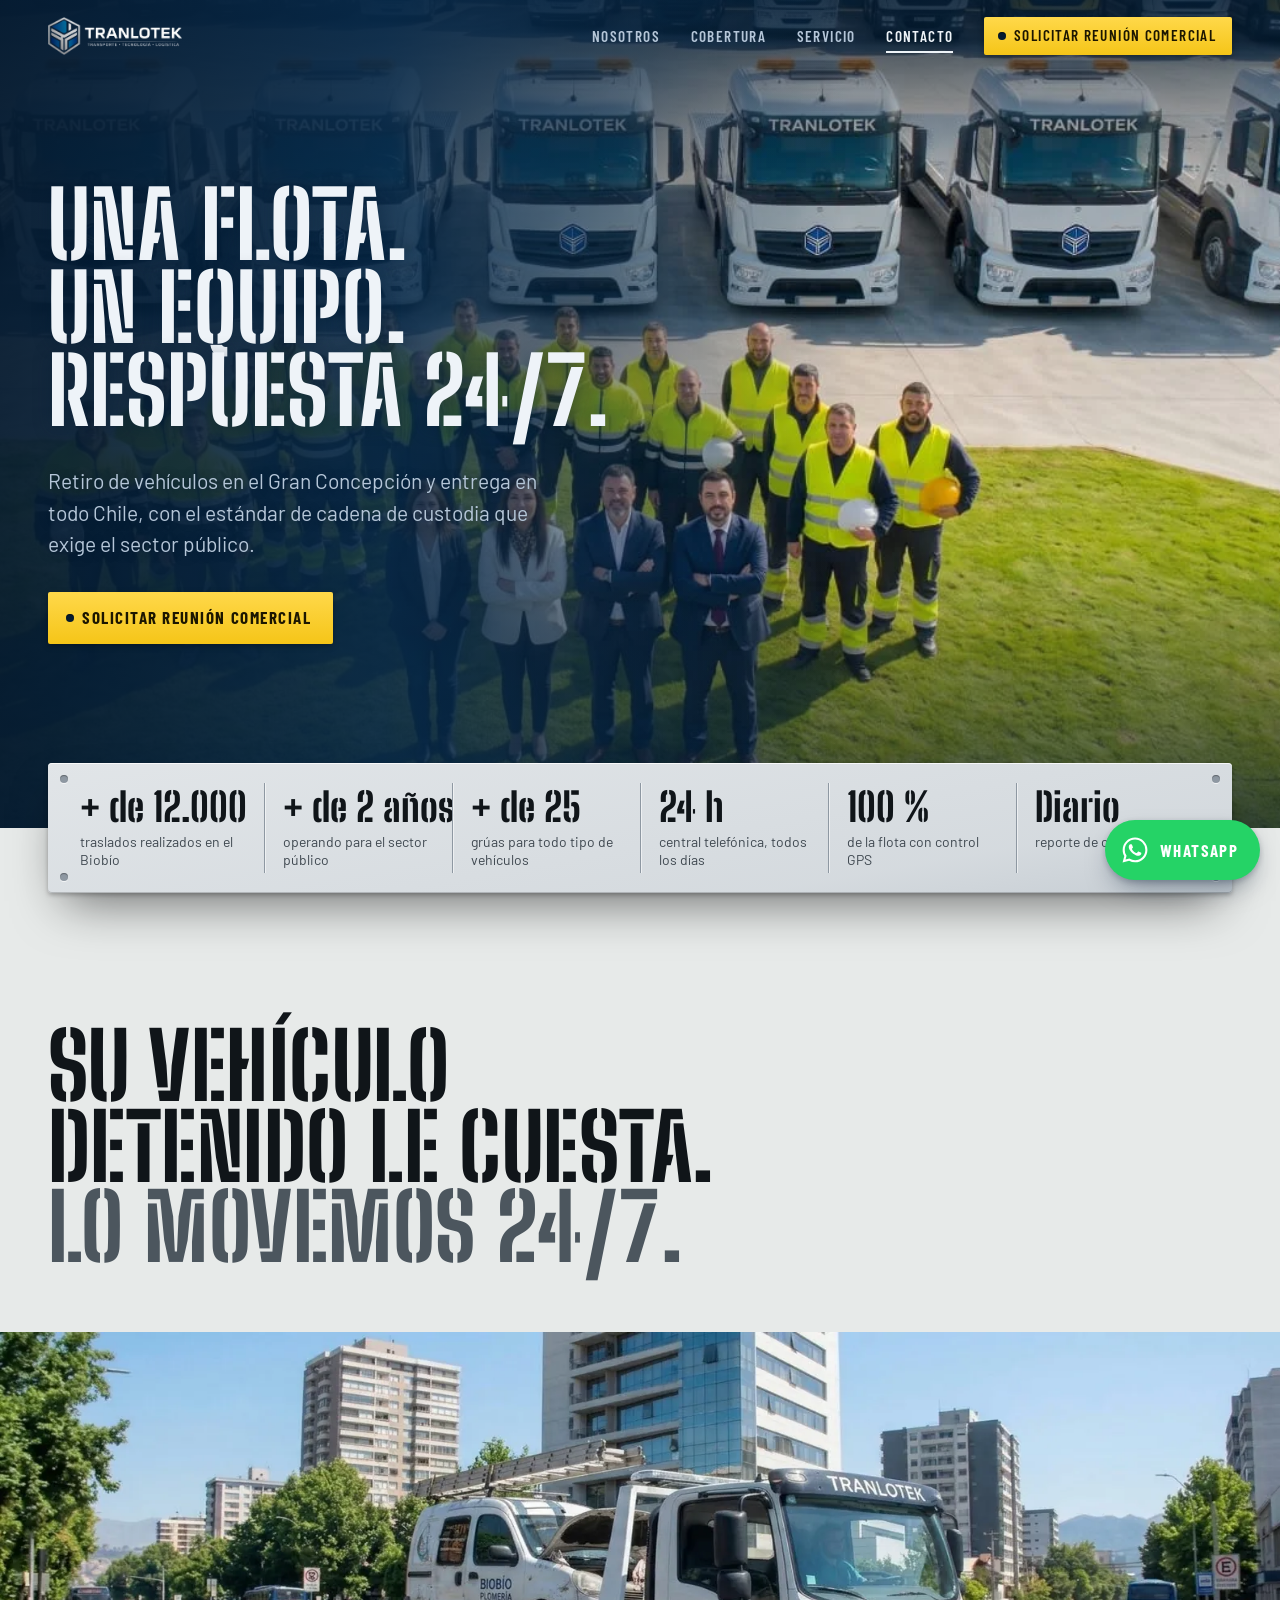
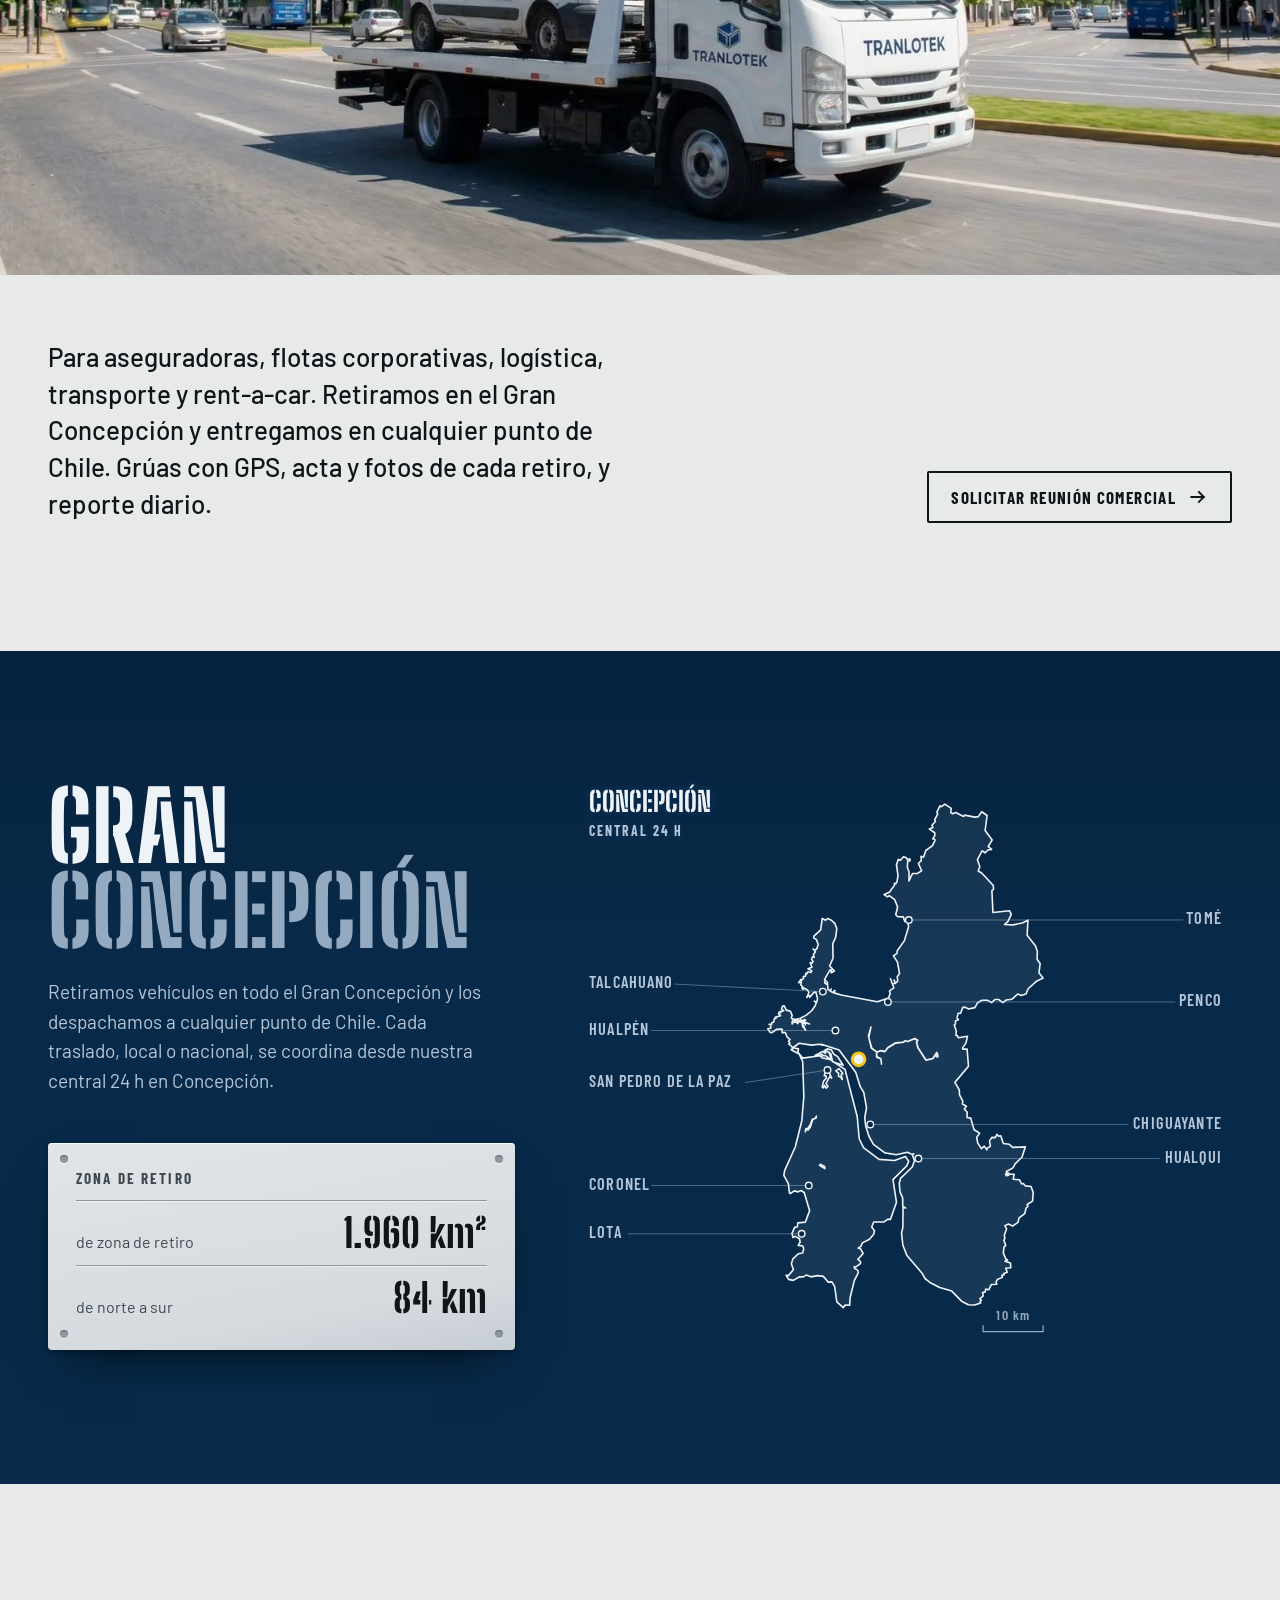
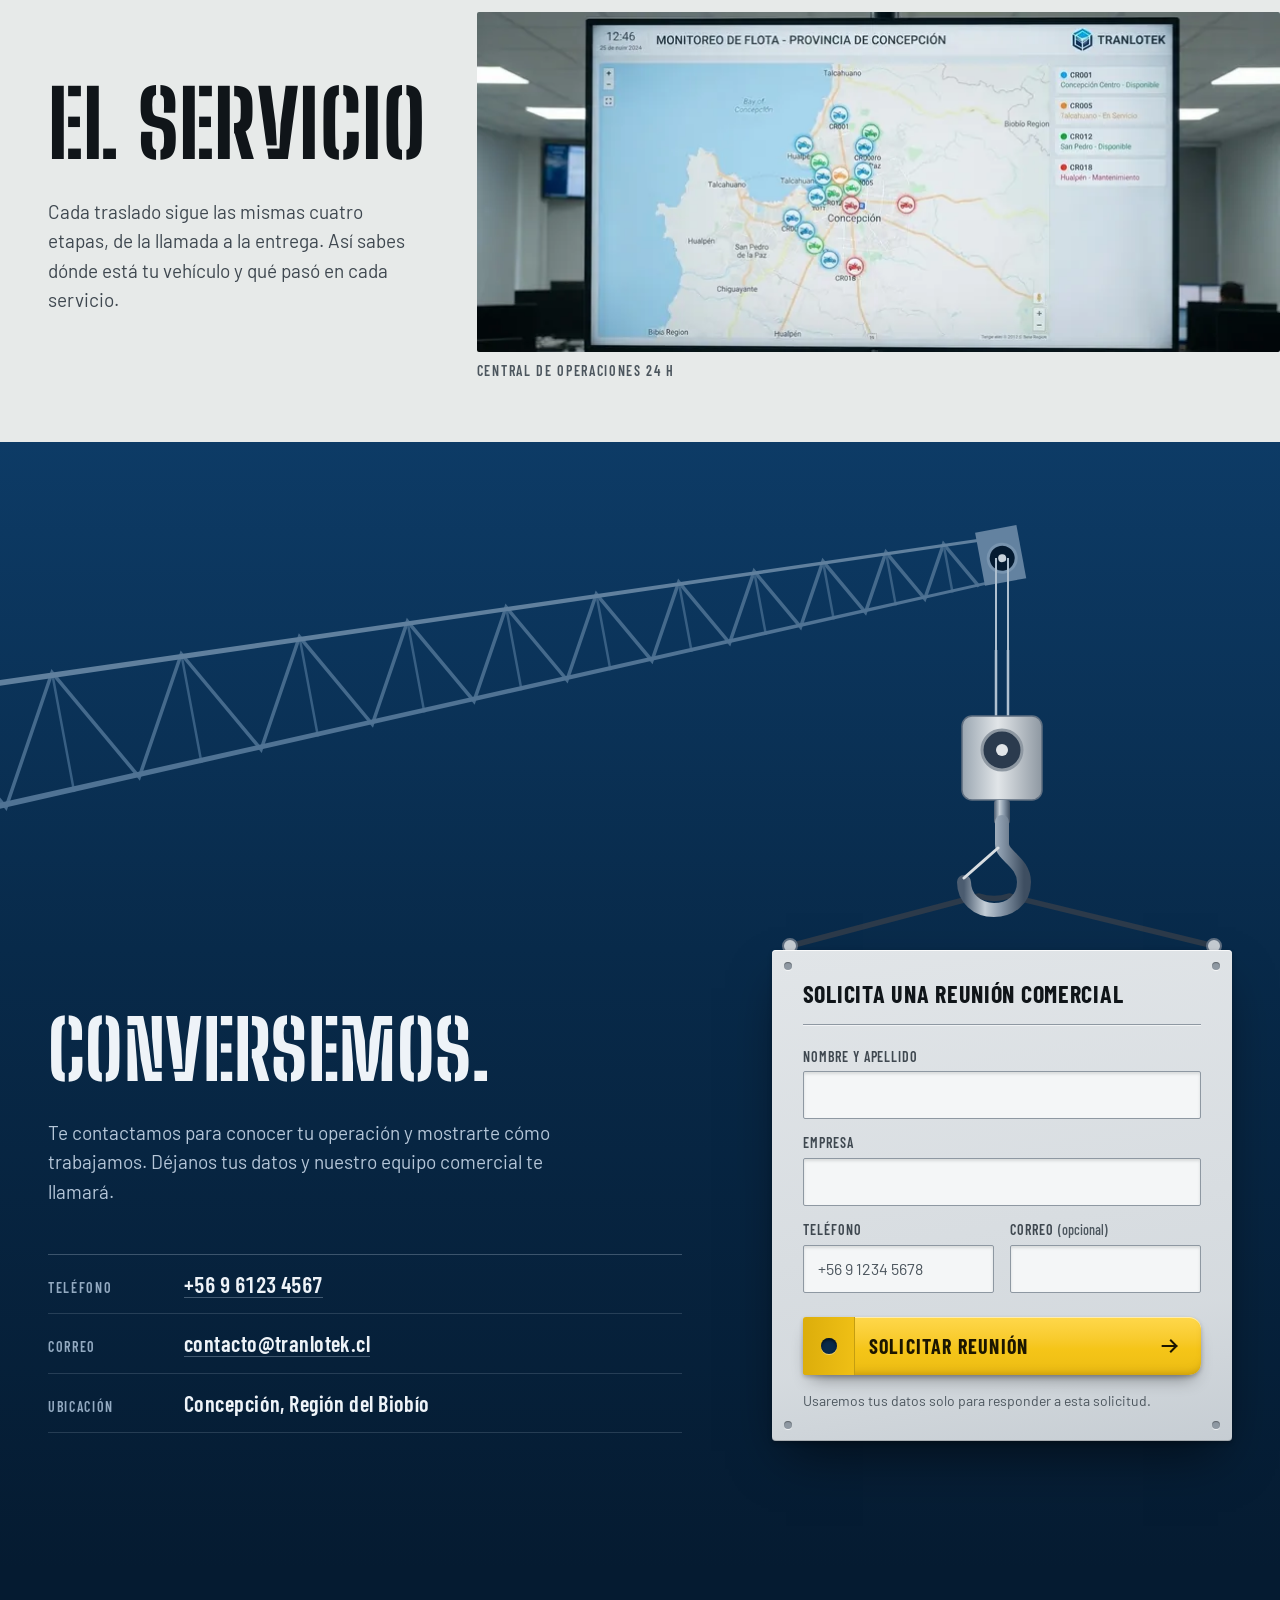
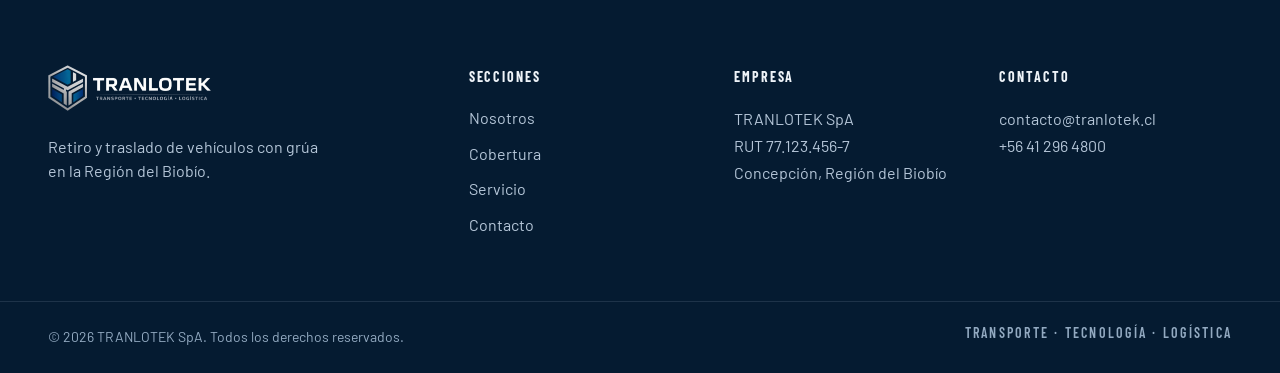
==== index.html @ e482571f "Cobertura: retiros en el Gran Concepción y despachos a todo Chile Co-Authored-By: Claude Opus 5.5 <n" ====
<!doctype html>
<html lang="es-CL">
<head>
  <meta charset="utf-8">
  <meta name="viewport" content="width=device-width, initial-scale=1">
  <meta name="robots" content="noindex, nofollow">
  <title>TRANLOTEK · Retiro y traslado de vehículos con grúa en el Biobío</title>
  <meta name="description" content="Retiro y traslado de vehículos con grúa en la Región del Biobío. 12.000 traslados realizados, 25 grúas, central telefónica 24 h, 100 % de la flota con control GPS y reporte diario de cada servicio.">
  <meta name="theme-color" content="#0D3B66">
  <link rel="icon" type="image/png" sizes="32x32" href="assets/img/favicon-32.png">
  <link rel="icon" type="image/png" sizes="192x192" href="assets/img/favicon-192.png">
  <link rel="apple-touch-icon" href="assets/img/apple-touch-icon.png">
  <meta property="og:type" content="website">
  <meta property="og:locale" content="es_CL">
  <meta property="og:title" content="TRANLOTEK · Retiro y traslado de vehículos con grúa">
  <meta property="og:description" content="12.000 traslados realizados en el Biobío. 25 grúas, central 24 h y control GPS en toda la flota.">
  <meta property="og:url" content="https://tranlotek.com/">
  <meta property="og:image" content="https://tranlotek.com/assets/img/hero-1200.webp">
  <link rel="preload" href="assets/fonts/big-shoulders-stencil-display-800.woff2" as="font" type="font/woff2" crossorigin>
  <link rel="preload" href="assets/fonts/barlow-400.woff2" as="font" type="font/woff2" crossorigin>
  <link rel="stylesheet" href="assets/css/styles.css">
  <!-- REEMPLAZAR: teléfono provisorio en el JSON-LD -->
  <script type="application/ld+json">
  {
    "@context": "https://schema.org",
    "@type": "LocalBusiness",
    "name": "TRANLOTEK SpA",
    "url": "https://tranlotek.com/",
    "logo": "https://tranlotek.com/assets/img/tranlotek-logo.png",
    "image": "https://tranlotek.com/assets/img/hero-1200.webp",
    "description": "Retiro y traslado de vehículos con grúa en la Región del Biobío.",
    "email": "contacto@tranlotek.cl",
    "telephone": "+56412964800",
    "address": {"@type": "PostalAddress", "addressLocality": "Concepción", "addressRegion": "Región del Biobío", "addressCountry": "CL"},
    "areaServed": {"@type": "AdministrativeArea", "name": "Región del Biobío"},
    "openingHoursSpecification": {"@type": "OpeningHoursSpecification", "dayOfWeek": ["Monday","Tuesday","Wednesday","Thursday","Friday","Saturday","Sunday"], "opens": "00:00", "closes": "23:59"}
  }
  </script>
</head>
<body>
  <a class="skip" href="#contenido">Ir al contenido</a>

  <header class="masthead" data-masthead>
    <div class="masthead__inner wrap">
      <a class="brand" href="#inicio" aria-label="TRANLOTEK, ir al inicio">
        <img src="assets/img/tranlotek-logo.png" width="647" height="183" alt="TRANLOTEK">
      </a>
      <nav class="nav" aria-label="Principal">
        <button class="nav__toggle" type="button" aria-expanded="false" aria-controls="menu" data-nav-toggle>
          <span class="nav__toggle-bars" aria-hidden="true"></span>
          <span class="nav__toggle-label">Menú</span>
        </button>
        <ul class="nav__list" id="menu" data-nav-list>
          <li><a href="#nosotros">Nosotros</a></li>
          <li><a href="#cobertura">Cobertura</a></li>
          <li><a href="#servicio">Servicio</a></li>
          <li><a href="#conversemos">Contacto</a></li>
          <!-- REEMPLAZAR: WhatsApp provisorio -->
          <li class="nav__cta"><a class="tag-link" href="https://wa.me/56961234567?text=Hola%2C%20quiero%20solicitar%20una%20reuni%C3%B3n%20comercial%20con%20TRANLOTEK." target="_blank" rel="noopener" data-placeholder="whatsapp">Solicitar reunión comercial</a></li>
        </ul>
      </nav>
    </div>
  </header>

  <main id="contenido">

    <!-- Portada: la flota -->
    <section class="hero" id="inicio" aria-labelledby="hero-title">
      <picture class="hero__photo">
        <source media="(max-width: 900px)" srcset="assets/img/hero-800.webp 800w, assets/img/hero-1200.webp 1200w, assets/img/hero-1584.webp 1584w" sizes="100vw">
        <img src="assets/img/hero-1584.webp" srcset="assets/img/hero-800.webp 800w, assets/img/hero-1200.webp 1200w, assets/img/hero-1584.webp 1584w" sizes="100vw" width="1584" height="672" fetchpriority="high" alt="Equipo de TRANLOTEK, conductores con chaleco reflectante y ejecutivos, frente a una fila de grúas de la flota con el logo de la empresa.">
      </picture>
      <div class="hero__veil" aria-hidden="true"></div>
      <div class="hero__inner wrap">
        <div class="hero__copy">
          <h1 class="hero__title" id="hero-title">Una flota. Un equipo. Respuesta 24/7.</h1>
          <p class="hero__lead">Retiro de vehículos en el Gran Concepción y entrega en todo Chile, con el estándar de cadena de custodia que exige el sector público.</p>
          <div class="hero__actions">
            <!-- REEMPLAZAR: WhatsApp provisorio -->
            <a class="tag-link hero__cta" href="https://wa.me/56961234567?text=Hola%2C%20quiero%20solicitar%20una%20reuni%C3%B3n%20comercial%20con%20TRANLOTEK." target="_blank" rel="noopener" data-placeholder="whatsapp">Solicitar reunión comercial</a>
          </div>
        </div>
      </div>
      <div class="hero__plate wrap">
        <div class="figplate" role="group" aria-label="Cifras de la operación">
          <span class="rivet rivet--tl" aria-hidden="true"></span><span class="rivet rivet--tr" aria-hidden="true"></span>
          <span class="rivet rivet--bl" aria-hidden="true"></span><span class="rivet rivet--br" aria-hidden="true"></span>
          <dl class="figplate__grid">
            <div><dt>traslados realizados en el Biobío</dt><dd>+ de 12.000</dd></div>
            <div><dt>operando para el sector público</dt><dd>+ de 2 años</dd></div>
            <div><dt>grúas para todo tipo de vehículos</dt><dd>+ de 25</dd></div>
            <div><dt>central telefónica, todos los días</dt><dd>24 h</dd></div>
            <div><dt>de la flota con control GPS</dt><dd>100 %</dd></div>
            <div><dt>reporte de cada servicio</dt><dd>Diario</dd></div>
          </dl>
        </div>
      </div>
    </section>

    <!-- Nosotros: la flota -->
    <section class="ground about" id="nosotros" aria-labelledby="about-title">
      <div class="wrap">
        <h2 class="big-word about__title" id="about-title">Su vehículo detenido le cuesta. <span>Lo movemos 24/7.</span></h2>
      </div>
      <figure class="fleet">
        <img src="assets/img/log-seguridad-1584.webp" srcset="assets/img/log-seguridad-800.webp 800w, assets/img/log-seguridad-1584.webp 1584w" sizes="100vw" width="1584" height="672" loading="lazy" alt="Grúa plataforma de TRANLOTEK trasladando una furgoneta por una avenida de la ciudad.">
      </figure>
      <div class="wrap about__grid">
        <div class="about__text">
          <p class="about__statement">Para aseguradoras, flotas corporativas, logística, transporte y rent-a-car. Retiramos en el Gran Concepción y entregamos en cualquier punto de Chile. Grúas con GPS, acta y fotos de cada retiro, y reporte diario.</p>
          <!-- REEMPLAZAR: WhatsApp provisorio -->
          <a class="btn-line" href="https://wa.me/56961234567?text=Hola%2C%20quiero%20solicitar%20una%20reuni%C3%B3n%20comercial%20con%20TRANLOTEK." target="_blank" rel="noopener" data-placeholder="whatsapp">Solicitar reunión comercial
            <svg aria-hidden="true" viewBox="0 0 24 24" width="20" height="20"><path d="M4 12h15m-6-6 6 6-6 6" fill="none" stroke="currentColor" stroke-width="2.2" stroke-linecap="square"/></svg>
          </a>
        </div>
      </div>
    </section>

    <!-- Cobertura: Gran Concepción -->
    <section class="deep coverage" id="cobertura" aria-labelledby="coverage-title">
      <div class="wrap coverage__grid">
        <div class="coverage__text">
          <h2 class="big-word big-word--xl" id="coverage-title">Gran <span>Concepción</span></h2>
          <p class="coverage__lead">Retiramos vehículos en todo el Gran Concepción y los despachamos a cualquier punto de Chile. Cada traslado, local o nacional, se coordina desde nuestra central 24 h en Concepción.</p>
          <div class="dataplate" role="group" aria-label="Zona de retiro">
            <span class="rivet rivet--tl" aria-hidden="true"></span><span class="rivet rivet--tr" aria-hidden="true"></span>
            <span class="rivet rivet--bl" aria-hidden="true"></span><span class="rivet rivet--br" aria-hidden="true"></span>
            <p class="dataplate__title">Zona de retiro</p>
            <dl class="dataplate__rows">
              <div><dt>de zona de retiro</dt><dd>1.960 km²</dd></div>
              <div><dt>de norte a sur</dt><dd>84 km</dd></div>
            </dl>
          </div>
        </div>
        <figure class="gcmap" data-routemap>
          <svg viewBox="-150 -20 519 458" role="img" aria-labelledby="gc-map-t gc-map-d">
      <title id="gc-map-t">Mapa del Gran Concepción con sus 10 comunas</title>
      <desc id="gc-map-d">Contorno de las 10 comunas del Gran Concepción: Tomé, Penco, Talcahuano, Hualpén, Concepción, San Pedro de la Paz, Chiguayante, Hualqui, Coronel y Lota, con la central en Concepción.</desc>
      <defs><clipPath id="gc-clip"><path d="M0.0 178.5 1.6 181.1 3.2 181.5 7.1 178.8 11.3 178.7 11.4 181.5 13.9 181.5 15.4 185.1 17.6 186.8 16.5 188.3 17.6 189.8 16.6 190.5 19.2 192.7 19.5 194.7 18.5 195.1 24.9 198.4 27.7 204.6 28.6 232.2 27.0 251.5 21.8 272.3 13.4 290.9 12.7 294.8 16.3 301.5 17.2 309.0 17.9 309.4 21.0 307.2 24.1 308.0 26.3 306.9 28.9 308.5 33.2 322.9 29.8 332.0 23.8 332.6 23.5 335.7 21.3 336.2 19.2 340.9 20.0 344.2 21.8 343.3 25.1 345.2 25.7 347.8 24.1 350.5 27.7 351.0 28.5 353.4 27.6 356.5 24.2 357.1 19.9 361.2 18.7 365.0 20.3 369.8 16.3 374.5 14.5 374.3 16.5 377.5 20.2 378.3 25.3 375.4 28.2 375.5 30.5 374.1 34.2 375.5 39.4 374.5 44.1 375.1 48.0 379.7 50.9 379.5 53.1 383.3 54.8 395.4 59.9 400.0 61.4 397.8 65.0 398.1 65.4 391.9 68.7 378.5 71.8 372.3 71.5 370.3 68.7 368.6 68.8 367.4 70.0 367.6 73.6 364.9 73.7 363.5 71.6 361.6 75.7 356.9 73.8 353.4 71.8 352.6 73.9 351.4 75.1 348.5 80.8 345.6 84.1 341.7 84.7 338.9 82.5 335.9 84.1 331.9 92.3 331.8 95.4 329.6 97.4 329.9 102.2 316.3 99.4 298.2 110.4 287.3 111.9 283.6 109.3 279.9 100.7 283.1 88.4 282.2 76.0 272.8 72.6 265.8 71.0 248.1 61.3 210.7 48.8 202.5 43.3 201.6 41.4 199.8 27.7 201.7 23.9 197.1 24.3 194.4 19.8 193.5 24.9 189.9 34.7 191.4 40.8 190.7 43.7 191.5 41.7 190.9 42.6 190.7 56.6 195.3 69.9 213.1 73.4 224.4 76.2 229.0 78.4 241.0 77.0 248.9 77.7 255.4 80.3 263.8 83.9 270.2 93.0 277.0 102.1 278.5 110.8 276.5 114.6 278.2 116.0 277.7 114.7 278.2 116.5 283.3 114.7 288.2 105.4 297.2 104.4 301.1 105.0 308.0 107.1 312.8 107.2 319.4 109.4 320.8 107.4 320.1 107.3 335.9 106.2 341.0 107.3 350.4 110.5 358.5 122.7 372.9 125.0 377.0 129.5 380.4 136.5 384.0 146.1 386.8 153.9 394.8 159.3 397.6 164.3 397.8 169.0 396.3 168.6 394.9 169.6 394.1 168.4 392.9 171.1 390.7 170.6 387.9 172.7 387.4 173.1 385.2 175.5 385.8 177.5 381.6 181.9 381.4 181.3 379.5 182.3 377.6 186.3 375.9 186.0 374.1 187.7 374.0 187.4 372.8 190.2 371.8 189.0 368.6 193.0 368.2 192.7 364.4 188.4 363.0 190.4 362.0 189.2 361.6 187.1 356.6 187.6 351.9 189.0 350.5 187.5 346.3 188.4 344.7 187.8 342.6 189.7 337.3 188.3 334.8 191.3 333.5 194.4 335.2 198.7 332.2 199.6 328.7 204.1 325.2 205.2 320.8 206.6 319.5 206.0 318.0 210.3 315.3 210.8 308.4 209.1 303.7 204.5 303.2 202.9 301.3 201.6 301.7 199.9 298.4 194.9 298.0 195.7 294.0 192.5 294.0 191.4 293.0 190.3 293.9 191.4 294.8 189.4 295.2 188.9 293.9 190.0 292.7 189.5 291.8 194.8 288.9 196.4 285.7 201.9 280.5 204.6 272.2 194.5 272.6 191.8 270.2 187.1 269.6 185.0 263.4 183.2 263.8 182.0 262.3 180.6 264.9 178.0 264.7 176.1 267.5 176.8 271.7 174.3 273.2 174.0 274.6 171.9 271.6 169.7 273.6 166.8 269.3 165.9 264.8 168.3 261.3 163.8 258.6 161.2 249.4 158.2 248.9 158.4 244.7 156.1 242.1 157.8 240.0 154.6 238.2 154.9 235.8 152.3 231.0 152.1 227.0 148.6 221.0 159.4 208.1 158.3 194.6 155.0 194.6 154.7 193.6 157.4 189.8 158.6 184.4 151.3 185.5 150.5 183.8 149.4 183.8 149.7 180.0 148.1 175.5 149.1 174.6 149.0 172.3 151.4 171.2 150.3 169.6 151.2 166.1 153.1 166.1 154.9 161.4 156.7 161.2 159.4 162.7 164.5 161.6 166.7 157.7 170.1 155.8 174.8 155.8 177.7 157.7 180.4 155.2 183.4 155.2 186.8 157.7 189.4 155.5 194.0 154.9 198.5 150.8 201.2 152.0 205.1 150.8 206.8 146.6 213.3 140.7 218.7 138.2 215.4 133.9 216.3 126.6 213.9 123.2 214.1 117.1 212.7 112.7 206.0 104.2 206.6 92.1 202.6 94.2 194.8 95.9 188.0 95.6 190.7 93.3 193.4 87.5 192.0 84.7 178.8 86.0 178.0 68.6 179.3 67.6 179.1 64.6 169.9 54.7 167.1 53.1 168.4 49.7 166.5 44.1 170.2 37.0 172.5 38.7 174.8 36.4 177.8 35.9 175.0 33.6 178.2 28.5 172.6 20.9 174.2 9.0 169.9 6.0 167.2 9.9 164.4 10.3 156.3 8.7 155.5 9.8 149.3 6.6 146.9 7.6 145.3 6.6 145.7 3.3 140.6 0.0 137.8 2.0 136.7 1.4 134.2 6.4 135.0 7.7 132.5 12.4 133.1 13.7 130.4 16.8 131.2 18.6 128.3 19.8 132.6 22.7 132.6 25.2 131.0 27.5 132.7 28.1 132.7 29.2 130.6 33.2 125.5 36.8 123.7 42.1 121.7 41.4 121.9 44.8 119.6 47.1 122.2 52.9 118.9 55.0 114.9 55.1 112.1 61.0 112.2 53.9 110.8 50.1 111.1 45.5 113.0 45.0 112.9 43.4 110.9 44.2 110.0 42.5 107.8 41.7 105.4 44.5 103.6 43.9 102.2 48.2 103.4 56.7 102.6 61.7 101.6 63.3 100.5 62.9 100.6 64.3 96.6 69.9 92.4 71.8 94.9 73.6 96.5 72.7 100.8 75.9 103.1 81.7 101.6 87.8 103.2 89.4 107.6 89.5 108.8 93.2 109.9 92.6 111.0 93.7 111.9 97.1 108.4 108.6 102.8 116.4 102.6 118.5 99.8 120.5 103.0 125.5 104.6 134.5 102.8 137.1 103.2 140.6 101.2 142.3 100.3 139.6 101.2 142.3 99.0 142.8 97.4 138.7 100.1 145.9 96.6 148.5 97.2 150.5 95.9 154.0 87.0 157.0 58.2 151.6 52.1 149.7 53.4 148.0 51.5 149.5 49.6 148.6 50.4 146.8 49.4 148.0 47.8 147.2 47.3 141.3 46.4 143.0 45.2 142.0 45.1 140.7 46.3 140.5 45.1 139.2 49.4 131.6 50.4 131.9 50.3 133.8 50.7 132.8 50.8 133.8 52.9 132.6 49.1 128.5 51.8 122.4 51.6 110.9 53.9 105.6 54.8 98.9 53.3 94.9 50.5 92.2 47.5 90.8 45.9 92.2 43.2 90.8 42.0 99.9 36.6 104.8 36.4 106.2 38.6 107.6 40.0 111.5 38.8 115.0 36.9 116.0 36.0 115.0 37.8 117.2 36.2 119.4 36.8 121.5 35.5 121.3 34.6 123.1 36.0 125.0 35.2 126.1 33.7 125.9 35.0 129.6 31.9 130.7 35.0 132.4 34.1 133.8 31.8 133.1 31.0 134.8 30.1 134.3 30.0 136.5 28.2 137.0 28.4 138.2 27.3 139.5 26.0 139.3 26.4 140.8 25.5 140.3 24.5 141.8 26.6 141.4 26.2 143.6 28.0 145.4 27.0 146.1 27.9 147.0 29.4 146.3 31.7 147.8 32.6 149.8 31.0 153.5 32.4 152.0 34.1 152.4 33.3 153.4 36.6 149.5 38.2 149.3 39.5 154.4 38.9 157.2 36.9 156.6 38.6 157.4 37.6 160.1 34.8 164.1 30.3 167.8 25.4 170.3 21.5 171.0 18.7 170.1 19.3 167.8 18.0 164.5 14.7 163.6 12.9 160.1 11.8 160.3 10.8 162.8 12.6 164.0 10.2 164.8 10.1 165.8 9.1 165.0 8.5 166.6 10.1 168.0 5.8 169.3 6.5 170.1 5.1 170.6 4.7 173.1 3.1 173.6 3.1 174.8 1.0 174.9 2.5 175.8 2.3 177.8 0.0 178.5ZM19.3 173.6 19.6 171.7 20.5 172.5 22.0 171.5 25.3 172.1 26.3 171.3 28.1 172.3 29.1 171.0 30.0 171.6 28.5 171.6 29.5 173.2 33.1 174.6 28.5 172.8 30.3 174.0 29.7 175.4 30.3 174.0 28.9 174.0 26.8 172.7 30.0 179.6 27.6 176.4 27.1 173.1 23.0 172.8 23.9 174.3 22.3 173.1 19.7 173.5 19.3 174.7 19.3 173.6ZM29.8 260.2 30.2 257.9 31.8 257.5 33.8 254.5 35.2 250.4 37.7 249.4 38.6 247.8 38.3 249.3 35.7 250.4 33.6 256.8 32.0 258.8 30.2 258.4 29.8 260.2ZM41.0 286.8 41.7 286.0 45.1 287.7 45.3 289.5 41.0 286.8ZM43.2 224.7 44.3 220.1 46.7 217.3 46.0 215.6 44.8 215.8 45.3 213.6 47.2 212.8 49.0 213.9 50.7 217.6 49.1 216.5 46.2 221.9 47.8 224.2 46.3 225.6 45.1 223.4 44.1 225.4 43.2 224.7ZM54.0 211.9 56.6 210.2 57.9 211.7 59.6 214.2 58.2 214.5 59.1 218.7 57.8 216.7 56.1 216.2 56.3 213.9 54.0 211.9ZM79.9 184.1 81.9 177.1 80.2 185.5 82.6 193.8 86.7 196.9 89.5 195.8 93.2 196.3 95.2 193.5 101.2 189.6 107.6 189.1 108.8 188.0 111.0 188.5 116.7 186.2 119.1 187.5 118.2 188.9 119.2 193.2 125.6 203.2 131.0 202.0 134.2 197.2 135.1 199.1 134.3 200.7 135.3 200.8 134.2 200.7 135.1 199.1 134.2 197.3 133.5 199.5 130.9 202.2 125.5 203.3 119.1 193.3 118.1 188.9 119.1 187.7 116.6 186.3 111.1 188.6 108.9 188.0 108.1 189.0 101.3 189.9 95.4 193.5 92.9 196.7 89.7 195.9 86.5 197.0 86.3 200.4 89.8 202.2 90.3 206.5 89.8 202.2 86.7 201.2 86.3 196.8 82.2 193.7 79.9 184.1ZM37.3 199.6 41.3 199.6 42.4 200.8 43.1 199.8 45.9 199.9 50.6 203.1 48.9 198.1 50.0 200.1 50.0 199.0 48.6 197.0 45.6 195.8 46.1 196.6 43.9 196.4 45.8 198.0 43.5 196.4 41.0 197.8 43.6 199.0 40.7 198.0 37.3 199.6ZM45.5 195.3 50.0 198.2 51.5 204.7 59.8 207.4 55.5 200.5 52.5 198.7 50.4 195.1 47.3 194.4 45.5 195.3Z" clip-rule="evenodd"/></clipPath></defs>
      
      <g clip-path="url(#gc-clip)"><circle class="gc__wave" cx="72.1" cy="202.7" r="420"/></g>
      <path class="gc__edge" d="M0.0 178.5 1.6 181.1 3.2 181.5 7.1 178.8 11.3 178.7 11.4 181.5 13.9 181.5 15.4 185.1 17.6 186.8 16.5 188.3 17.6 189.8 16.6 190.5 19.2 192.7 19.5 194.7 18.5 195.1 24.9 198.4 27.7 204.6 28.6 232.2 27.0 251.5 21.8 272.3 13.4 290.9 12.7 294.8 16.3 301.5 17.2 309.0 17.9 309.4 21.0 307.2 24.1 308.0 26.3 306.9 28.9 308.5 33.2 322.9 29.8 332.0 23.8 332.6 23.5 335.7 21.3 336.2 19.2 340.9 20.0 344.2 21.8 343.3 25.1 345.2 25.7 347.8 24.1 350.5 27.7 351.0 28.5 353.4 27.6 356.5 24.2 357.1 19.9 361.2 18.7 365.0 20.3 369.8 16.3 374.5 14.5 374.3 16.5 377.5 20.2 378.3 25.3 375.4 28.2 375.5 30.5 374.1 34.2 375.5 39.4 374.5 44.1 375.1 48.0 379.7 50.9 379.5 53.1 383.3 54.8 395.4 59.9 400.0 61.4 397.8 65.0 398.1 65.4 391.9 68.7 378.5 71.8 372.3 71.5 370.3 68.7 368.6 68.8 367.4 70.0 367.6 73.6 364.9 73.7 363.5 71.6 361.6 75.7 356.9 73.8 353.4 71.8 352.6 73.9 351.4 75.1 348.5 80.8 345.6 84.1 341.7 84.7 338.9 82.5 335.9 84.1 331.9 92.3 331.8 95.4 329.6 97.4 329.9 102.2 316.3 99.4 298.2 110.4 287.3 111.9 283.6 109.3 279.9 100.7 283.1 88.4 282.2 76.0 272.8 72.6 265.8 71.0 248.1 61.3 210.7 48.8 202.5 43.3 201.6 41.4 199.8 27.7 201.7 23.9 197.1 24.3 194.4 19.8 193.5 24.9 189.9 34.7 191.4 40.8 190.7 43.7 191.5 41.7 190.9 42.6 190.7 56.6 195.3 69.9 213.1 73.4 224.4 76.2 229.0 78.4 241.0 77.0 248.9 77.7 255.4 80.3 263.8 83.9 270.2 93.0 277.0 102.1 278.5 110.8 276.5 114.6 278.2 116.0 277.7 114.7 278.2 116.5 283.3 114.7 288.2 105.4 297.2 104.4 301.1 105.0 308.0 107.1 312.8 107.2 319.4 109.4 320.8 107.4 320.1 107.3 335.9 106.2 341.0 107.3 350.4 110.5 358.5 122.7 372.9 125.0 377.0 129.5 380.4 136.5 384.0 146.1 386.8 153.9 394.8 159.3 397.6 164.3 397.8 169.0 396.3 168.6 394.9 169.6 394.1 168.4 392.9 171.1 390.7 170.6 387.9 172.7 387.4 173.1 385.2 175.5 385.8 177.5 381.6 181.9 381.4 181.3 379.5 182.3 377.6 186.3 375.9 186.0 374.1 187.7 374.0 187.4 372.8 190.2 371.8 189.0 368.6 193.0 368.2 192.7 364.4 188.4 363.0 190.4 362.0 189.2 361.6 187.1 356.6 187.6 351.9 189.0 350.5 187.5 346.3 188.4 344.7 187.8 342.6 189.7 337.3 188.3 334.8 191.3 333.5 194.4 335.2 198.7 332.2 199.6 328.7 204.1 325.2 205.2 320.8 206.6 319.5 206.0 318.0 210.3 315.3 210.8 308.4 209.1 303.7 204.5 303.2 202.9 301.3 201.6 301.7 199.9 298.4 194.9 298.0 195.7 294.0 192.5 294.0 191.4 293.0 190.3 293.9 191.4 294.8 189.4 295.2 188.9 293.9 190.0 292.7 189.5 291.8 194.8 288.9 196.4 285.7 201.9 280.5 204.6 272.2 194.5 272.6 191.8 270.2 187.1 269.6 185.0 263.4 183.2 263.8 182.0 262.3 180.6 264.9 178.0 264.7 176.1 267.5 176.8 271.7 174.3 273.2 174.0 274.6 171.9 271.6 169.7 273.6 166.8 269.3 165.9 264.8 168.3 261.3 163.8 258.6 161.2 249.4 158.2 248.9 158.4 244.7 156.1 242.1 157.8 240.0 154.6 238.2 154.9 235.8 152.3 231.0 152.1 227.0 148.6 221.0 159.4 208.1 158.3 194.6 155.0 194.6 154.7 193.6 157.4 189.8 158.6 184.4 151.3 185.5 150.5 183.8 149.4 183.8 149.7 180.0 148.1 175.5 149.1 174.6 149.0 172.3 151.4 171.2 150.3 169.6 151.2 166.1 153.1 166.1 154.9 161.4 156.7 161.2 159.4 162.7 164.5 161.6 166.7 157.7 170.1 155.8 174.8 155.8 177.7 157.7 180.4 155.2 183.4 155.2 186.8 157.7 189.4 155.5 194.0 154.9 198.5 150.8 201.2 152.0 205.1 150.8 206.8 146.6 213.3 140.7 218.7 138.2 215.4 133.9 216.3 126.6 213.9 123.2 214.1 117.1 212.7 112.7 206.0 104.2 206.6 92.1 202.6 94.2 194.8 95.9 188.0 95.6 190.7 93.3 193.4 87.5 192.0 84.7 178.8 86.0 178.0 68.6 179.3 67.6 179.1 64.6 169.9 54.7 167.1 53.1 168.4 49.7 166.5 44.1 170.2 37.0 172.5 38.7 174.8 36.4 177.8 35.9 175.0 33.6 178.2 28.5 172.6 20.9 174.2 9.0 169.9 6.0 167.2 9.9 164.4 10.3 156.3 8.7 155.5 9.8 149.3 6.6 146.9 7.6 145.3 6.6 145.7 3.3 140.6 0.0 137.8 2.0 136.7 1.4 134.2 6.4 135.0 7.7 132.5 12.4 133.1 13.7 130.4 16.8 131.2 18.6 128.3 19.8 132.6 22.7 132.6 25.2 131.0 27.5 132.7 28.1 132.7 29.2 130.6 33.2 125.5 36.8 123.7 42.1 121.7 41.4 121.9 44.8 119.6 47.1 122.2 52.9 118.9 55.0 114.9 55.1 112.1 61.0 112.2 53.9 110.8 50.1 111.1 45.5 113.0 45.0 112.9 43.4 110.9 44.2 110.0 42.5 107.8 41.7 105.4 44.5 103.6 43.9 102.2 48.2 103.4 56.7 102.6 61.7 101.6 63.3 100.5 62.9 100.6 64.3 96.6 69.9 92.4 71.8 94.9 73.6 96.5 72.7 100.8 75.9 103.1 81.7 101.6 87.8 103.2 89.4 107.6 89.5 108.8 93.2 109.9 92.6 111.0 93.7 111.9 97.1 108.4 108.6 102.8 116.4 102.6 118.5 99.8 120.5 103.0 125.5 104.6 134.5 102.8 137.1 103.2 140.6 101.2 142.3 100.3 139.6 101.2 142.3 99.0 142.8 97.4 138.7 100.1 145.9 96.6 148.5 97.2 150.5 95.9 154.0 87.0 157.0 58.2 151.6 52.1 149.7 53.4 148.0 51.5 149.5 49.6 148.6 50.4 146.8 49.4 148.0 47.8 147.2 47.3 141.3 46.4 143.0 45.2 142.0 45.1 140.7 46.3 140.5 45.1 139.2 49.4 131.6 50.4 131.9 50.3 133.8 50.7 132.8 50.8 133.8 52.9 132.6 49.1 128.5 51.8 122.4 51.6 110.9 53.9 105.6 54.8 98.9 53.3 94.9 50.5 92.2 47.5 90.8 45.9 92.2 43.2 90.8 42.0 99.9 36.6 104.8 36.4 106.2 38.6 107.6 40.0 111.5 38.8 115.0 36.9 116.0 36.0 115.0 37.8 117.2 36.2 119.4 36.8 121.5 35.5 121.3 34.6 123.1 36.0 125.0 35.2 126.1 33.7 125.9 35.0 129.6 31.9 130.7 35.0 132.4 34.1 133.8 31.8 133.1 31.0 134.8 30.1 134.3 30.0 136.5 28.2 137.0 28.4 138.2 27.3 139.5 26.0 139.3 26.4 140.8 25.5 140.3 24.5 141.8 26.6 141.4 26.2 143.6 28.0 145.4 27.0 146.1 27.9 147.0 29.4 146.3 31.7 147.8 32.6 149.8 31.0 153.5 32.4 152.0 34.1 152.4 33.3 153.4 36.6 149.5 38.2 149.3 39.5 154.4 38.9 157.2 36.9 156.6 38.6 157.4 37.6 160.1 34.8 164.1 30.3 167.8 25.4 170.3 21.5 171.0 18.7 170.1 19.3 167.8 18.0 164.5 14.7 163.6 12.9 160.1 11.8 160.3 10.8 162.8 12.6 164.0 10.2 164.8 10.1 165.8 9.1 165.0 8.5 166.6 10.1 168.0 5.8 169.3 6.5 170.1 5.1 170.6 4.7 173.1 3.1 173.6 3.1 174.8 1.0 174.9 2.5 175.8 2.3 177.8 0.0 178.5ZM19.3 173.6 19.6 171.7 20.5 172.5 22.0 171.5 25.3 172.1 26.3 171.3 28.1 172.3 29.1 171.0 30.0 171.6 28.5 171.6 29.5 173.2 33.1 174.6 28.5 172.8 30.3 174.0 29.7 175.4 30.3 174.0 28.9 174.0 26.8 172.7 30.0 179.6 27.6 176.4 27.1 173.1 23.0 172.8 23.9 174.3 22.3 173.1 19.7 173.5 19.3 174.7 19.3 173.6ZM29.8 260.2 30.2 257.9 31.8 257.5 33.8 254.5 35.2 250.4 37.7 249.4 38.6 247.8 38.3 249.3 35.7 250.4 33.6 256.8 32.0 258.8 30.2 258.4 29.8 260.2ZM41.0 286.8 41.7 286.0 45.1 287.7 45.3 289.5 41.0 286.8ZM43.2 224.7 44.3 220.1 46.7 217.3 46.0 215.6 44.8 215.8 45.3 213.6 47.2 212.8 49.0 213.9 50.7 217.6 49.1 216.5 46.2 221.9 47.8 224.2 46.3 225.6 45.1 223.4 44.1 225.4 43.2 224.7ZM54.0 211.9 56.6 210.2 57.9 211.7 59.6 214.2 58.2 214.5 59.1 218.7 57.8 216.7 56.1 216.2 56.3 213.9 54.0 211.9ZM79.9 184.1 81.9 177.1 80.2 185.5 82.6 193.8 86.7 196.9 89.5 195.8 93.2 196.3 95.2 193.5 101.2 189.6 107.6 189.1 108.8 188.0 111.0 188.5 116.7 186.2 119.1 187.5 118.2 188.9 119.2 193.2 125.6 203.2 131.0 202.0 134.2 197.2 135.1 199.1 134.3 200.7 135.3 200.8 134.2 200.7 135.1 199.1 134.2 197.3 133.5 199.5 130.9 202.2 125.5 203.3 119.1 193.3 118.1 188.9 119.1 187.7 116.6 186.3 111.1 188.6 108.9 188.0 108.1 189.0 101.3 189.9 95.4 193.5 92.9 196.7 89.7 195.9 86.5 197.0 86.3 200.4 89.8 202.2 90.3 206.5 89.8 202.2 86.7 201.2 86.3 196.8 82.2 193.7 79.9 184.1ZM37.3 199.6 41.3 199.6 42.4 200.8 43.1 199.8 45.9 199.9 50.6 203.1 48.9 198.1 50.0 200.1 50.0 199.0 48.6 197.0 45.6 195.8 46.1 196.6 43.9 196.4 45.8 198.0 43.5 196.4 41.0 197.8 43.6 199.0 40.7 198.0 37.3 199.6ZM45.5 195.3 50.0 198.2 51.5 204.7 59.8 207.4 55.5 200.5 52.5 198.7 50.4 195.1 47.3 194.4 45.5 195.3Z" fill-rule="evenodd"/>
      <g class="gc__pin" style="--i:0"><path class="gc__lead" d="M112.0 92.0L329.9 92.0"/><circle cx="112.0" cy="92.0" r="2.6"/><text x="360.7" y="95.5" text-anchor="end">Tomé</text></g><g class="gc__pin" style="--i:1"><path class="gc__lead" d="M95.4 157.1L323.7 157.1"/><circle cx="95.4" cy="157.1" r="2.6"/><text x="360.7" y="160.6" text-anchor="end">Penco</text></g><g class="gc__pin" style="--i:2"><path class="gc__lead" d="M43.7 148.9L-74.0 142.9"/><circle cx="43.7" cy="148.9" r="2.6"/><text x="-142.0" y="146.4" text-anchor="start">Talcahuano</text></g><g class="gc__pin" style="--i:3"><path class="gc__lead" d="M53.7 179.8L-92.6 179.8"/><circle cx="53.7" cy="179.8" r="2.6"/><text x="-142.0" y="183.3" text-anchor="start">Hualpén</text></g><g class="gc__pin" style="--i:4"><path class="gc__lead" d="M47.4 211.2L-18.2 221.2"/><circle cx="47.4" cy="211.2" r="2.6"/><text x="-142.0" y="224.7" text-anchor="start">San Pedro de la Paz</text></g><g class="gc__pin" style="--i:5"><path class="gc__lead" d="M81.4 254.4L286.5 254.4"/><circle cx="81.4" cy="254.4" r="2.6"/><text x="360.7" y="257.9" text-anchor="end">Chiguayante</text></g><g class="gc__pin" style="--i:6"><path class="gc__lead" d="M119.6 281.5L311.3 281.5"/><circle cx="119.6" cy="281.5" r="2.6"/><text x="360.7" y="285.0" text-anchor="end">Hualqui</text></g><g class="gc__pin" style="--i:7"><path class="gc__lead" d="M32.5 302.9L-92.6 302.9"/><circle cx="32.5" cy="302.9" r="2.6"/><text x="-142.0" y="306.4" text-anchor="start">Coronel</text></g><g class="gc__pin" style="--i:8"><path class="gc__lead" d="M26.9 341.3L-111.2 341.3"/><circle cx="26.9" cy="341.3" r="2.6"/><text x="-142.0" y="344.8" text-anchor="start">Lota</text></g>
      <g class="gc__hq" transform="translate(72.1 202.7)"><circle class="gc__ping" r="22"/><circle class="gc__ping gc__ping--2" r="22"/><circle class="gc__dot" r="5"/></g>
      <g class="gc__hq"><text x="-142" y="6">Concepción</text><text class="gc__hq-sub" x="-142" y="25">Central 24 h</text></g>
      <g class="gc__scale" transform="translate(171.0 414)"><path d="M0 0v5h47.7v-5"/><text x="23.9" y="-4">10 km</text></g>
    </svg>
        </figure>
      </div>
    </section>

    <!-- Servicio: las cuatro etapas -->
    <section class="ground services" id="servicio" aria-labelledby="services-title">
      <div class="wrap">
        <div class="services__intro">
          <div class="services__copy">
            <h2 class="big-word" id="services-title">El servicio</h2>
            <p class="services__lead">Cada traslado sigue las mismas cuatro etapas, de la llamada a la entrega. Así sabes dónde está tu vehículo y qué pasó en cada servicio.</p>
          </div>
          <figure class="services__photo">
            <img src="assets/img/central-1584.webp" srcset="assets/img/central-800.webp 800w, assets/img/central-1584.webp 1584w" sizes="(max-width: 900px) 100vw, 760px" width="1584" height="672" loading="lazy" alt="Pantalla de la central de TRANLOTEK con el monitoreo de la flota en la provincia de Concepción: grúas ubicadas en el mapa y su estado.">
            <figcaption>Central de operaciones 24 h</figcaption>
          </figure>
        </div>
    </section>

    <!-- Conversemos: la grúa levanta la ficha -->
    <section class="crane contact" id="conversemos" aria-labelledby="contact-title">
      <div class="wrap contact__grid">

        <div class="contact__copy">
          <h2 class="contact__title" id="contact-title" tabindex="-1">Conversemos.</h2>
          <p class="contact__lead">Te contactamos para conocer tu operación y mostrarte cómo trabajamos. Déjanos tus datos y nuestro equipo comercial te llamará.</p>
          <dl class="channels">
            <div>
              <dt>Teléfono</dt>
              <!-- REEMPLAZAR: WhatsApp provisorio -->
              <dd><a href="https://wa.me/56961234567" target="_blank" rel="noopener" data-placeholder="whatsapp">+56 9 6123 4567</a></dd>
            </div>
            <div>
              <dt>Correo</dt>
              <dd><a href="mailto:contacto@tranlotek.cl">contacto@tranlotek.cl</a></dd>
            </div>
            <div>
              <dt>Ubicación</dt>
              <dd>Concepción, Región del Biobío</dd>
            </div>
          </dl>
        </div>

        <div class="contact__plate" data-hoist>
          <svg class="boom" viewBox="0 0 1940 760" aria-hidden="true" focusable="false">
            <g transform="translate(1920 40) rotate(-10.5)">
              <path class="boom__lace" d="M-40.0 23.6 -67.1 -24.7 -95.5 25.8 -125.2 -27.0 -156.3 28.3 -188.8 -29.6 -222.8 30.9 -258.3 -32.3 -295.5 33.8 -334.4 -35.4 -375.1 37.0 -417.6 -38.7 -462.1 40.5 -508.7 -42.3 -557.4 44.3 -608.3 -46.3 -661.6 48.5 -717.3 -50.7 -775.6 53.0 -836.6 -55.5 -900.4 58.0 -967.1 -60.7 -1036.9 63.5 -1109.9 -66.4 -1186.3 69.5 -1266.1 -72.6 -1349.7 76.0 -1437.0 -79.5 -1528.4 83.1 -1624.1 -87.0 -1724.1 91.0 -1828.7 -95.1"/>
              <path class="boom__strut" d="M-67.1 -24.7V24.7 M-125.2 -27.0V27.0 M-188.8 -29.6V29.6 M-258.3 -32.3V32.3 M-334.4 -35.4V35.4 M-417.6 -38.7V38.7 M-508.7 -42.3V42.3 M-608.3 -46.3V46.3 M-717.3 -50.7V50.7 M-836.6 -55.5V55.5 M-967.1 -60.7V60.7 M-1109.9 -66.4V66.4 M-1266.1 -72.6V72.6 M-1437.0 -79.5V79.5 M-1624.1 -87.0V87.0 M-1828.7 -95.1V95.1"/>
              <path class="boom__chord" d="M-26.0 -23.0 -1900.0 -98.0 -1900.0 -90.0 -26.0 -20.0Z"/>
              <path class="boom__chord boom__chord--low" d="M-26.0 23.0 -1900.0 98.0 -1900.0 90.0 -26.0 20.0Z"/>
              <path class="boom__head" d="M-34 -30H8V24H-34Z"/>
              <circle class="boom__sheave" cx="-12" cy="0" r="14"/>
              <circle class="boom__pin" cx="-12" cy="0" r="4"/>
            </g>
          </svg>
          <svg class="rigging" viewBox="0 0 460 300" aria-hidden="true" focusable="false">
            <defs>
              <linearGradient id="steel" x1="0" x2="1">
                <stop offset="0" stop-color="#4B5C70"/><stop offset=".35" stop-color="#C3CDD6"/><stop offset=".6" stop-color="#8D9DAE"/><stop offset="1" stop-color="#3E4E61"/>
              </linearGradient>
              <linearGradient id="block" x1="0" x2="1">
                <stop offset="0" stop-color="#9AA6B1"/><stop offset=".45" stop-color="#E1E5E8"/><stop offset="1" stop-color="#8E98A2"/>
              </linearGradient>
            </defs>
            <path class="rigging__sling" d="M18 296 207 246Q222 251 237 246L442 296"/>
            <path class="rigging__cable" d="M224 0V70M236 0V70"/>
            <rect class="rigging__block" x="190" y="66" width="80" height="84" rx="10"/>
            <circle class="rigging__sheave" cx="230" cy="100" r="20"/>
            <circle class="rigging__pin" cx="230" cy="100" r="6"/>
            <rect class="rigging__shank" x="222" y="150" width="16" height="24" rx="3"/>
            <path class="rigging__hook" d="M230 172V194C230 206 252 212 252 232C252 250 238 260 222 260C205 260 192 248 192 232"/>
            <path class="rigging__latch" d="M192 228 226 198"/>
            <circle class="rigging__shackle" cx="18" cy="296" r="7"/>
            <circle class="rigging__shackle" cx="442" cy="296" r="7"/>
          </svg>
          <form class="plate contact-form" action="enviar.php" method="post" novalidate data-contact-form>
            <span class="rivet rivet--tl" aria-hidden="true"></span><span class="rivet rivet--tr" aria-hidden="true"></span>
            <span class="rivet rivet--bl" aria-hidden="true"></span><span class="rivet rivet--br" aria-hidden="true"></span>
            <div class="plate__head">
              <h3 class="plate__title">Solicita una reunión comercial</h3>
            </div>
            <div class="plate__body" data-form-body>
              <div class="field">
                <label for="f2-nombre">Nombre y apellido</label>
                <input id="f2-nombre" name="nombre" type="text" autocomplete="name" required maxlength="80" aria-describedby="f2-nombre-err">
                <p class="field__err" id="f2-nombre-err" hidden></p>
              </div>
              <div class="field">
                <label for="f2-empresa">Empresa</label>
                <input id="f2-empresa" name="empresa" type="text" autocomplete="organization" required maxlength="100" aria-describedby="f2-empresa-err">
                <p class="field__err" id="f2-empresa-err" hidden></p>
              </div>
              <div class="field-row">
                <div class="field">
                  <label for="f2-telefono">Teléfono</label>
                  <input id="f2-telefono" name="telefono" type="tel" autocomplete="tel" inputmode="tel" required maxlength="20" placeholder="+56 9 1234 5678" aria-describedby="f2-telefono-err">
                  <p class="field__err" id="f2-telefono-err" hidden></p>
                </div>
                <div class="field">
                  <label for="f2-correo">Correo <span class="field__opt">(opcional)</span></label>
                  <input id="f2-correo" name="correo" type="email" autocomplete="email" maxlength="120" aria-describedby="f2-correo-err">
                  <p class="field__err" id="f2-correo-err" hidden></p>
                </div>
              </div>
              <div class="hp" aria-hidden="true"><label for="f2-web">No completar</label><input id="f2-web" name="web" type="text" tabindex="-1" autocomplete="off"></div>
              <input type="hidden" name="origen" value="Formulario Conversemos">
              <button class="seal" type="submit" data-seal>
                <span class="seal__head" aria-hidden="true"></span>
                <span class="seal__label" data-seal-label>Solicitar reunión</span>
                <svg class="seal__arrow" aria-hidden="true" viewBox="0 0 24 24" width="22" height="22"><path d="M4 12h15m-6-6 6 6-6 6" fill="none" stroke="currentColor" stroke-width="2.2" stroke-linecap="square"/></svg>
              </button>
              <p class="plate__note">Usaremos tus datos solo para responder a esta solicitud.</p>
              <p class="plate__status" role="alert" data-form-error hidden></p>
            </div>
            <div class="plate__done" data-form-done hidden tabindex="-1">
              <p class="plate__done-title">Solicitud registrada</p>
              <p class="plate__done-text">Un ejecutivo comercial te contactará al <strong data-done-phone></strong> para coordinar la reunión.</p>
            </div>
          </form>
        </div>
      </div>
    </section>
  </main>

  <footer class="footer">
    <div class="wrap footer__grid">
      <div class="footer__brand">
        <img src="assets/img/tranlotek-logo.png" width="647" height="183" alt="TRANLOTEK" loading="lazy">
        <p>Retiro y traslado de vehículos con grúa en la Región del Biobío.</p>
      </div>
      <nav class="footer__col" aria-label="Secciones">
        <p class="footer__head">Secciones</p>
        <ul>
          <li><a href="#nosotros">Nosotros</a></li>
          <li><a href="#cobertura">Cobertura</a></li>
          <li><a href="#servicio">Servicio</a></li>
          <li><a href="#conversemos">Contacto</a></li>
        </ul>
      </nav>
      <div class="footer__col">
        <p class="footer__head">Empresa</p>
        <!-- REEMPLAZAR: RUT provisorio -->
        <p>TRANLOTEK SpA<br>RUT <span data-placeholder="rut">77.123.456-7</span><br>Concepción, Región del Biobío</p>
      </div>
      <div class="footer__col">
        <p class="footer__head">Contacto</p>
        <p><a href="mailto:contacto@tranlotek.cl">contacto@tranlotek.cl</a><br><!-- REEMPLAZAR: teléfono provisorio --><a href="tel:+56412964800" data-placeholder="telefono">+56 41 296 4800</a></p>
      </div>
    </div>
    <div class="wrap footer__base">
      <p>© <span data-year>2026</span> TRANLOTEK SpA. Todos los derechos reservados.</p>
      <p class="footer__tag">Transporte · Tecnología · Logística</p>
    </div>
  </footer>

  <!-- REEMPLAZAR: WhatsApp provisorio -->
  <a class="wa-bubble" href="https://wa.me/56961234567?text=Hola%2C%20quiero%20informaci%C3%B3n%20sobre%20el%20servicio%20de%20traslado%20de%20veh%C3%ADculos." target="_blank" rel="noopener" aria-label="Escríbenos por WhatsApp" data-placeholder="whatsapp">
    <svg aria-hidden="true" viewBox="0 0 24 24" width="30" height="30"><path fill="currentColor" d="M19.05 4.91A9.82 9.82 0 0 0 12.04 2C6.58 2 2.13 6.45 2.13 11.91c0 1.75.46 3.45 1.32 4.95L2.05 22l5.25-1.38a9.9 9.9 0 0 0 4.74 1.21c5.46 0 9.91-4.45 9.91-9.91 0-2.65-1.03-5.14-2.9-7.01Zm-7.01 15.24a8.23 8.23 0 0 1-4.19-1.15l-.3-.18-3.12.82.83-3.04-.2-.31a8.2 8.2 0 0 1-1.26-4.38c0-4.54 3.7-8.24 8.24-8.24 2.2 0 4.27.86 5.82 2.42a8.18 8.18 0 0 1 2.41 5.83c0 4.54-3.7 8.23-8.23 8.23Zm4.52-6.16c-.25-.12-1.47-.72-1.69-.81-.23-.08-.39-.12-.56.12-.17.25-.64.81-.78.97-.14.17-.29.19-.54.06-.25-.12-1.05-.39-1.99-1.23-.74-.66-1.23-1.47-1.38-1.72-.14-.25-.02-.38.11-.51.11-.11.25-.29.37-.43.12-.14.17-.25.25-.41.08-.17.04-.31-.02-.43-.06-.12-.56-1.34-.76-1.84-.2-.48-.41-.42-.56-.43h-.48c-.17 0-.43.06-.66.31-.23.25-.86.85-.86 2.07 0 1.22.89 2.4 1.01 2.56.12.17 1.75 2.67 4.23 3.74.59.26 1.05.41 1.41.52.59.19 1.13.16 1.56.1.48-.07 1.47-.6 1.67-1.18.21-.58.21-1.07.14-1.18-.06-.1-.22-.16-.47-.28Z"/></svg>
    <span class="wa-bubble__label">WhatsApp</span>
  </a>

  <script src="assets/js/main.js" defer></script>
</body>
</html>
---- assets/css/styles.css ----
/* TRANLOTEK — Cadena de custodia */

@font-face{font-family:'Big Shoulders Stencil Display';font-style:normal;font-weight:100 900;font-display:swap;src:url('../fonts/big-shoulders-stencil-display-800.woff2') format('woff2');}
@font-face{font-family:'Barlow';font-style:normal;font-weight:400;font-display:swap;src:url('../fonts/barlow-400.woff2') format('woff2');}
@font-face{font-family:'Barlow';font-style:italic;font-weight:400;font-display:swap;src:url('../fonts/barlow-400-italic.woff2') format('woff2');}
@font-face{font-family:'Barlow';font-style:normal;font-weight:500;font-display:swap;src:url('../fonts/barlow-500.woff2') format('woff2');}
@font-face{font-family:'Barlow';font-style:normal;font-weight:600;font-display:swap;src:url('../fonts/barlow-600.woff2') format('woff2');}
@font-face{font-family:'Barlow Condensed';font-style:normal;font-weight:500;font-display:swap;src:url('../fonts/barlow-condensed-500.woff2') format('woff2');}
@font-face{font-family:'Barlow Condensed';font-style:normal;font-weight:600;font-display:swap;src:url('../fonts/barlow-condensed-600.woff2') format('woff2');}
@font-face{font-family:'Barlow Condensed';font-style:normal;font-weight:700;font-display:swap;src:url('../fonts/barlow-condensed-700.woff2') format('woff2');}

:root{
  /* Acero de puerta */
  --door:#0D3B66;
  --door-hi:#144A7D;
  --door-deep:#082A4A;
  --door-night:#051B31;
  --on-door:#EEF3F8;
  --on-door-2:#B5C6D8;
  --on-door-3:#93AAC1;
  /* Zinc galvanizado */
  --zinc-1:#E1E5E8;
  --zinc-2:#C6CDD3;
  --zinc-edge:#8E98A2;
  --field:#F4F6F7;
  /* Hormigón */
  --concrete:#E7EAE9;
  --concrete-2:#D6DBDA;
  --rule:#B9C1C0;
  --ink:#101519;
  --ink-2:#3F4850;
  --ink-3:#4C565E;
  /* Precinto: solo acción y estado */
  --seal:#F5C518;
  --seal-hi:#FFD84A;
  --seal-deep:#C79A00;
  --seal-ink:#1C1600;
  --alert:#A4231A;
  --alert-on-door:#FFB4A8;

  --f-display:'Big Shoulders Stencil Display','Barlow Condensed','Arial Narrow',sans-serif;
  --f-cond:'Barlow Condensed','Arial Narrow',sans-serif;
  --f-body:'Barlow','Segoe UI',system-ui,sans-serif;

  --wrap:1280px;
  --gutter:clamp(16px,4vw,48px);
  --s-1:4px;--s-2:8px;--s-3:12px;--s-4:16px;--s-5:24px;--s-6:32px;--s-7:48px;--s-8:64px;--s-9:96px;--s-10:128px;
  --section:clamp(80px,10vw,144px);
  --ease-out:cubic-bezier(.16,1,.3,1);
  --masthead:72px;
}

*,*::before,*::after{box-sizing:border-box}
[hidden]{display:none!important}
html{-webkit-text-size-adjust:100%;scroll-behavior:smooth;scroll-padding-top:var(--masthead);scrollbar-color:var(--door) var(--concrete-2)}
body{margin:0;background:var(--concrete);color:var(--ink);font:400 1.0625rem/1.6 var(--f-body);font-kerning:normal;-webkit-font-smoothing:antialiased;text-rendering:optimizeLegibility;caret-color:var(--door)}
img{display:block;max-width:100%;height:auto}
a{color:inherit;text-underline-offset:.22em;text-decoration-thickness:1px}
h1,h2,h3,h4,p,ul,ol,dl,dd,figure{margin:0}
ul,ol{padding:0;list-style:none}
button,input{font:inherit;color:inherit}
::selection{background:var(--seal);color:var(--seal-ink)}
:focus-visible{outline:3px solid var(--seal);outline-offset:3px}
.ground :focus-visible,.zinc :focus-visible,.plate :focus-visible{outline-color:var(--door)}
::-webkit-scrollbar{width:12px}
::-webkit-scrollbar-track{background:var(--concrete-2)}
::-webkit-scrollbar-thumb{background:var(--door);border:3px solid var(--concrete-2)}

.wrap{width:100%;max-width:calc(var(--wrap) + 2*var(--gutter));margin-inline:auto;padding-inline:var(--gutter)}
.num{font-variant-numeric:tabular-nums;font-feature-settings:"tnum"}

.skip{position:fixed;left:16px;top:-80px;z-index:100;background:var(--seal);color:var(--seal-ink);padding:12px 18px;font:700 1rem var(--f-cond);text-transform:uppercase;letter-spacing:.06em;text-decoration:none;transition:top .2s var(--ease-out)}
.skip:focus{top:16px}

/* ---------- Cabecera ---------- */
.masthead{position:fixed;inset:0 0 auto;z-index:50;height:var(--masthead);color:var(--on-door);transition:background-color .35s var(--ease-out),box-shadow .35s var(--ease-out)}
.masthead.is-solid{background:var(--door-night);box-shadow:0 1px 0 rgba(181,198,216,.14),0 10px 30px -12px rgba(0,0,0,.5)}
.masthead__inner{height:100%;display:flex;align-items:center;justify-content:space-between;gap:var(--s-5)}
.brand img{height:38px;width:auto}
.nav__list{display:flex;align-items:center;gap:clamp(16px,2.4vw,36px)}
.nav__list a{font:600 .95rem/1 var(--f-cond);letter-spacing:.09em;text-transform:uppercase;text-decoration:none;color:var(--on-door-2);padding:10px 0;position:relative;transition:color .2s}
.nav__list a:not(.tag-link)::after{content:"";position:absolute;left:0;right:0;bottom:2px;height:2px;background:currentColor;transform:scaleX(0);transform-origin:left;transition:transform .3s var(--ease-out)}
.nav__list a:hover{color:var(--on-door)}
.nav__list a:hover::after,.nav__list a[aria-current="true"]::after{transform:scaleX(1)}
.nav__list a[aria-current="true"]{color:var(--on-door)}
.tag-link{display:inline-flex;align-items:center;gap:8px;background:linear-gradient(180deg,var(--seal-hi),var(--seal));color:var(--seal-ink)!important;padding:11px 16px 11px 14px!important;border-radius:2px;box-shadow:0 2px 6px rgba(0,0,0,.3);transition:background-color .2s,transform .15s}
.tag-link::before{content:"";width:8px;height:8px;border-radius:50%;background:var(--door-night);box-shadow:inset 0 1px 1px rgba(0,0,0,.5)}
.tag-link:hover{background:var(--seal-hi)}
.tag-link:active{transform:translateY(1px)}
.nav__toggle{display:none}


/* ---------- Portada: grúa en ruta ---------- */
.hero{position:relative;isolation:isolate;color:var(--on-door);background:var(--door-night);min-height:clamp(640px,92svh,880px);display:flex;flex-direction:column;justify-content:center;padding-top:var(--masthead)}
.hero__photo{position:absolute;inset:0;z-index:-2}
.hero__photo img{width:100%;height:100%;object-fit:cover;object-position:62% 50%}
.hero__veil{position:absolute;inset:0;z-index:-1;background:
  linear-gradient(90deg,color-mix(in srgb,var(--door-night) 94%,transparent) 0%,color-mix(in srgb,var(--door-deep) 86%,transparent) 30%,color-mix(in srgb,var(--door-deep) 42%,transparent) 50%,color-mix(in srgb,var(--door-deep) 0%,transparent) 66%),
  linear-gradient(0deg,color-mix(in srgb,var(--door-night) 70%,transparent) 0%,color-mix(in srgb,var(--door-night) 0%,transparent) 34%),
  linear-gradient(180deg,color-mix(in srgb,var(--door-night) 82%,transparent) 0%,color-mix(in srgb,var(--door-night) 50%,transparent) 9%,color-mix(in srgb,var(--door-night) 0%,transparent) 24%)}
.hero__inner{padding-block:clamp(48px,8vh,96px) clamp(120px,16vh,170px)}
.hero__copy{max-width:min(640px,52%)}
.hero__actions{margin-top:var(--s-6);display:flex;flex-wrap:wrap;align-items:center;gap:var(--s-5) var(--s-6)}
.hero__cta{min-height:52px;padding:0 22px 0 18px!important;font:700 1.0625rem/1 var(--f-cond);letter-spacing:.09em;text-transform:uppercase;text-decoration:none}
.hero__plate{position:absolute;left:0;right:0;bottom:0;transform:translateY(50%);z-index:3}
.figplate{position:relative;border-radius:4px;color:var(--ink);padding:20px 28px;background:linear-gradient(170deg,var(--zinc-1),color-mix(in srgb,var(--zinc-1) 55%,var(--zinc-2)) 75%,var(--zinc-2));
  box-shadow:inset 0 1px 0 rgba(255,255,255,.8),inset 0 -1px 0 rgba(0,0,0,.18),0 2px 4px rgba(0,0,0,.25),0 24px 50px -16px rgba(0,0,0,.55)}
.figplate__grid{display:grid;grid-template-columns:repeat(6,minmax(0,1fr))}
.figplate__grid div{display:flex;flex-direction:column-reverse;justify-content:flex-end;gap:6px;padding:4px 18px;border-left:1px solid var(--zinc-edge);box-shadow:inset 1px 0 0 rgba(255,255,255,.55)}
.figplate__grid div:first-child{border-left:0;box-shadow:none;padding-left:4px}
.figplate dd{font:800 clamp(2rem,1.2rem + 1.6vw,2.75rem)/1 var(--f-display);font-variant-numeric:tabular-nums;white-space:nowrap}
.figplate dt{font-size:.875rem;line-height:1.3;color:var(--ink-2)}
.hero__title{font:800 clamp(3.25rem,1.6rem + 5.2vw,6rem)/.9 var(--f-display);text-transform:uppercase;letter-spacing:.005em;max-width:13ch;text-wrap:balance;color:var(--on-door);text-shadow:0 2px 18px color-mix(in srgb,var(--door-night) 45%,transparent)}
.hero__lead{margin-top:var(--s-6);max-width:42ch;text-shadow:0 1px 10px color-mix(in srgb,var(--door-night) 60%,transparent);font-size:clamp(1.125rem,1rem + .4vw,1.3125rem);line-height:1.5;color:var(--on-door-2)}
.hero__call{display:flex;flex-wrap:wrap;align-items:center;gap:var(--s-2) var(--s-4);font-size:1rem;color:var(--on-door-3)}
.phone-link{display:inline-flex;align-items:center;gap:10px;font:600 1.375rem/1 var(--f-cond);letter-spacing:.03em;color:var(--on-door);text-decoration:none;font-variant-numeric:tabular-nums;border-bottom:1px solid rgba(181,198,216,.35);padding-bottom:4px;transition:border-color .2s}
.phone-link:hover{border-color:var(--on-door)}


/* Placa de zinc */
.plate{position:relative;color:var(--ink);border-radius:4px;padding:clamp(24px,2.4vw,36px);
  background:
    linear-gradient(170deg,var(--zinc-1),color-mix(in srgb,var(--zinc-1) 55%,var(--zinc-2)) 75%,var(--zinc-2));
  box-shadow:inset 0 1px 0 rgba(255,255,255,.8),inset 0 -1px 0 rgba(0,0,0,.18),0 2px 4px rgba(0,0,0,.25),0 24px 50px -14px rgba(0,0,0,.55)}
.rivet{position:absolute;width:8px;height:8px;border-radius:50%;background:var(--zinc-edge);box-shadow:inset 0 1px 1px rgba(0,0,0,.35),0 1px 0 rgba(255,255,255,.7)}
.rivet--tl{top:12px;left:12px}.rivet--tr{top:12px;right:12px}.rivet--bl{bottom:12px;left:12px}.rivet--br{bottom:12px;right:12px}
.plate__head{display:flex;flex-wrap:wrap;align-items:baseline;justify-content:space-between;gap:4px 16px;padding-bottom:var(--s-4);border-bottom:1px solid var(--zinc-edge);box-shadow:0 1px 0 rgba(255,255,255,.6)}
.plate__title{font:700 1.5rem/1.1 var(--f-cond);text-transform:uppercase;letter-spacing:.03em}
.plate__intro{margin-top:var(--s-4);font-size:1rem;line-height:1.5;color:var(--ink-2)}
.plate__body{margin-top:var(--s-5);display:grid;gap:var(--s-4)}
.field{display:grid;gap:6px;min-width:0}
.field label{font:600 .875rem/1.2 var(--f-cond);letter-spacing:.07em;text-transform:uppercase;color:var(--ink-2)}
.field__opt{text-transform:none;letter-spacing:0;font-weight:500;color:var(--ink-3)}
.field input{width:100%;height:48px;padding:0 14px;border-radius:2px;border:1px solid var(--zinc-edge);background:var(--field);color:var(--ink);font-size:1rem;
  box-shadow:inset 0 2px 3px rgba(16,21,25,.12);transition:border-color .2s,box-shadow .2s,background-color .2s}
.field input::placeholder{color:var(--ink-3)}
.field input:hover{border-color:var(--ink-3)}
.field input:focus{outline:none;border-color:var(--door);box-shadow:inset 0 2px 3px rgba(16,21,25,.08),0 0 0 3px color-mix(in srgb,var(--door) 28%,transparent);background:#fff}
.field input[aria-invalid="true"]{border-color:var(--alert);box-shadow:inset 0 2px 3px rgba(16,21,25,.08),0 0 0 3px rgba(164,35,26,.18)}
.field__err{display:flex;gap:6px;align-items:center;font-size:.875rem;line-height:1.35;color:var(--alert);font-weight:500}
.field__err::before{content:"";flex:none;width:14px;height:14px;background:currentColor;
  -webkit-mask:url("data:image/svg+xml,%3Csvg xmlns='http://www.w3.org/2000/svg' viewBox='0 0 24 24'%3E%3Cpath d='M12 2 1 21h22L12 2Zm-1 7h2v6h-2V9Zm0 8h2v2h-2v-2Z'/%3E%3C/svg%3E") center/contain no-repeat;
  mask:url("data:image/svg+xml,%3Csvg xmlns='http://www.w3.org/2000/svg' viewBox='0 0 24 24'%3E%3Cpath d='M12 2 1 21h22L12 2Zm-1 7h2v6h-2V9Zm0 8h2v2h-2v-2Z'/%3E%3C/svg%3E") center/contain no-repeat}
.field-row{display:grid;grid-template-columns:1fr 1fr;gap:var(--s-4);align-items:start}
.hp{position:absolute!important;left:-9999px;width:1px;height:1px;overflow:hidden}
.plate__note{font-size:.875rem;color:var(--ink-3);line-height:1.4}
.plate__status{font-size:.9375rem;line-height:1.45;color:var(--alert);font-weight:500}
.plate__status a{font-weight:600}

/* Precinto (botón de envío) */
.seal{--travel:0px;position:relative;margin-top:var(--s-2);width:100%;min-height:58px;display:flex;align-items:center;gap:14px;padding:0 20px 0 0;border:0;border-radius:3px 12px 12px 3px;cursor:pointer;
  background:linear-gradient(180deg,var(--seal-hi),var(--seal) 55%,color-mix(in srgb,var(--seal) 80%,var(--seal-deep)));color:var(--seal-ink);
  box-shadow:inset 0 1px 0 rgba(255,255,255,.55),inset 0 -6px 10px -6px rgba(140,100,0,.55),0 2px 4px rgba(0,0,0,.22),0 10px 18px -8px rgba(0,0,0,.45);
  transform:translateY(var(--travel));transition:transform .12s var(--ease-out),box-shadow .12s,background .2s}
.seal__head{flex:none;align-self:stretch;width:52px;border-radius:3px 0 0 3px;background:linear-gradient(90deg,color-mix(in srgb,var(--seal) 45%,var(--seal-deep)),color-mix(in srgb,var(--seal) 88%,var(--seal-deep)));box-shadow:inset -1px 0 0 rgba(0,0,0,.18);position:relative}
.seal__head::after{content:"";position:absolute;left:50%;top:50%;width:16px;height:16px;margin:-8px 0 0 -8px;border-radius:50%;background:var(--door-deep);box-shadow:inset 0 2px 3px rgba(0,0,0,.6),0 1px 0 rgba(255,255,255,.4)}
.seal__label{flex:1;text-align:left;font:700 1.25rem/1 var(--f-cond);letter-spacing:.06em;text-transform:uppercase}
.seal__arrow{flex:none;transition:transform .3s var(--ease-out)}
.seal::before{content:"";position:absolute;right:100%;top:50%;width:0;height:12px;margin-top:-6px;border-radius:3px 0 0 3px;
  background:repeating-linear-gradient(90deg,color-mix(in srgb,var(--seal) 70%,var(--seal-deep)) 0 4px,var(--seal-deep) 4px 6px);box-shadow:0 2px 3px rgba(0,0,0,.3);
  transform-origin:right;transition:transform .5s var(--ease-out)}
.seal:hover{--travel:-1px;box-shadow:inset 0 1px 0 rgba(255,255,255,.6),inset 0 -6px 10px -6px rgba(140,100,0,.55),0 3px 6px rgba(0,0,0,.22),0 14px 22px -8px rgba(0,0,0,.45)}
.seal:hover .seal__arrow{transform:translateX(4px)}
.seal:active{--travel:2px;box-shadow:inset 0 2px 5px rgba(0,0,0,.28),0 1px 2px rgba(0,0,0,.2)}
.seal:focus-visible{outline:3px solid var(--door);outline-offset:3px}
.seal[aria-busy="true"]{cursor:progress;--travel:2px}
.contact-form.is-sealed .plate__intro,.contact-form.is-sealed .field,.contact-form.is-sealed .field-row,.contact-form.is-sealed .plate__note{display:none}
.seal.is-closed{cursor:default;--travel:0px;background:linear-gradient(180deg,var(--seal),color-mix(in srgb,var(--seal) 80%,var(--seal-deep)))}
.seal.is-closed .seal__head::after{background:var(--seal-deep);box-shadow:inset 0 2px 3px rgba(0,0,0,.35);animation:lock-hole .5s var(--ease-out) both}
.seal.is-closed::before{transform:scaleX(.35)}
.seal.is-closed .seal__label{font-variant-numeric:tabular-nums;letter-spacing:.1em}
.seal.is-closed .seal__arrow{display:none}
@keyframes lock-hole{from{transform:scale(1.4)}to{transform:scale(.7)}}
.seal[aria-busy="true"]::before{transform:scaleX(.55)}
.seal[aria-busy="true"] .seal__arrow{animation:seal-pulse .9s ease-in-out infinite}
@keyframes seal-pulse{50%{transform:translateX(6px);opacity:.5}}

/* Confirmación */
.plate__done{margin-top:var(--s-5);padding:0 0 var(--s-2);display:grid;gap:var(--s-3);outline:none;animation:lock-in .7s var(--ease-out) both}
.status-chip{justify-self:start;display:inline-flex;align-items:center;gap:10px;padding:8px 14px 8px 10px;background:var(--seal);color:var(--seal-ink);font:700 .95rem/1 var(--f-cond);letter-spacing:.12em;text-transform:uppercase;border-radius:2px 8px 8px 2px;box-shadow:inset 0 -2px 0 var(--seal-deep)}
.status-chip::before{content:"";width:10px;height:10px;border-radius:50%;background:var(--door-deep)}
.plate__done-title{font:800 2.5rem/1 var(--f-display);text-transform:uppercase}
.plate__done-text{color:var(--ink-2);line-height:1.5}
.plate__done-text strong{color:var(--ink);font-variant-numeric:tabular-nums;white-space:nowrap}
@keyframes lock-in{from{opacity:0;transform:translateY(8px);filter:blur(4px)}to{opacity:1;transform:none;filter:none}}


/* ---------- Palabra monumental ---------- */
.big-word{font:800 clamp(3rem,1.4rem + 5.4vw,6rem)/.88 var(--f-display);text-transform:uppercase;letter-spacing:.005em;text-wrap:balance}
.big-word span{display:block;color:var(--ink-3)}
.deep .big-word span{color:var(--on-door-3)}
.big-word--xl{font-size:clamp(4.5rem,2rem + 8vw,6rem)}

/* ---------- Sobre nosotros ---------- */
.ground{background:var(--concrete);color:var(--ink)}
.about{--about-top:calc(var(--section) + 70px);padding-block:var(--about-top) var(--section);scroll-margin-top:calc(-1 * var(--about-top))}
.about .big-word{max-width:20ch}
.fleet{margin-top:clamp(40px,5vw,72px)}
.fleet img{width:100%;height:auto;aspect-ratio:1584/672;object-fit:cover}
.about__grid{display:block}
.about__text{padding-top:clamp(40px,5vw,72px);display:flex;flex-wrap:wrap;align-items:flex-end;justify-content:space-between;gap:var(--s-6) var(--s-8)}
.about__text .btn-line{margin-top:0}
.about .dataplate--fleet{position:relative;z-index:2;margin-top:calc(-1 * clamp(80px,11vw,170px))}
.about__statement{font:500 clamp(1.3125rem,1.1rem + .7vw,1.625rem)/1.42 var(--f-body);max-width:40ch;color:var(--ink);text-wrap:pretty}
.logbook{margin-top:var(--s-7);border-top:2px solid var(--ink)}
.logbook li{display:grid;grid-template-columns:28px 1fr;gap:var(--s-4);padding:var(--s-5) 0;border-bottom:1px solid var(--rule)}
.logbook svg{margin-top:2px;color:var(--door)}
.logbook p{max-width:58ch;color:var(--ink-2)}
.btn-line{margin-top:var(--s-7);display:inline-flex;align-items:center;gap:12px;min-height:52px;padding:0 22px;border:2px solid var(--ink);border-radius:2px;font:700 1.0625rem/1 var(--f-cond);letter-spacing:.08em;text-transform:uppercase;text-decoration:none;color:var(--ink);transition:background-color .2s,color .2s}
.btn-line svg{transition:transform .3s var(--ease-out)}
.btn-line:hover{background:var(--ink);color:var(--concrete)}
.btn-line:hover svg{transform:translateX(4px)}

/* ---------- Cobertura ---------- */
.deep{background:var(--door-deep) linear-gradient(180deg,rgba(0,0,0,.18),rgba(0,0,0,0) 40%);color:var(--on-door)}
.coverage{padding-block:var(--section);overflow:hidden}
.coverage__grid{display:grid;grid-template-columns:minmax(0,5fr) minmax(0,7fr);gap:clamp(32px,5vw,80px);align-items:center}
.coverage__lead{margin-top:var(--s-5);max-width:40ch;font-size:1.1875rem;line-height:1.55;color:var(--on-door-2)}
.coverage__src{margin-top:var(--s-4);font-size:.875rem;color:var(--on-door-3)}
.gcmap svg{display:block;width:100%;height:auto;overflow:visible}
.gc__wave{fill:rgba(181,198,216,.09)}
.gc__edge{fill:none;stroke:var(--on-door);stroke-width:1.6;stroke-linejoin:round;vector-effect:non-scaling-stroke}
.gc__lead{fill:none;stroke:rgba(181,198,216,.42);stroke-width:1;vector-effect:non-scaling-stroke}
.gc__pin circle{fill:var(--door-deep);stroke:var(--on-door);stroke-width:1.4;vector-effect:non-scaling-stroke}
.gc__pin text{font:600 13px var(--f-cond);letter-spacing:.07em;text-transform:uppercase;fill:var(--on-door-2)}
.gc__hq text{font:800 22px var(--f-display);text-transform:uppercase;fill:var(--on-door);paint-order:stroke;stroke:var(--door-deep);stroke-width:6px;stroke-linejoin:round}
.gc__hq .gc__hq-sub{font:700 11px var(--f-cond);letter-spacing:.14em;fill:var(--on-door-2)}
.gc__dot{fill:var(--on-door);stroke:var(--seal);stroke-width:3;vector-effect:non-scaling-stroke}
.gc__ping{fill:none;stroke:var(--seal);stroke-width:1.5;opacity:0;transform-box:fill-box;transform-origin:center;vector-effect:non-scaling-stroke}
.gc__scale path{fill:none;stroke:var(--on-door-3);stroke-width:1.2;vector-effect:non-scaling-stroke}
.gc__scale text{font:600 11px var(--f-cond);letter-spacing:.08em;fill:var(--on-door-3);text-anchor:middle}
@keyframes gc-ping{0%{opacity:.9;transform:scale(.3)}100%{opacity:0;transform:scale(2.3)}}
.gcmap.is-drawn .gc__ping{animation:gc-ping 2.8s var(--ease-out) 1.2s infinite}
.gcmap.is-drawn .gc__ping--2{animation-delay:2.6s}
/* Entrada: el mapa se revela en círculo desde la central (el contorno es siempre un trazo continuo) */
.js .gcmap svg{clip-path:circle(0% at 43% 49%);transition:clip-path 2s cubic-bezier(.65,0,.35,1)}
.js .gcmap.is-drawn svg{clip-path:circle(110% at 43% 49%)}
.js .gcmap .gc__wave{opacity:0;transition:opacity 1s var(--ease-out) .6s}
.js .gcmap .gc__pin{opacity:0;transition:opacity .5s var(--ease-out);transition-delay:calc(1.1s + var(--i) * 110ms)}
.js .gcmap .gc__hq,.js .gcmap .gc__scale{opacity:0;transition:opacity .6s var(--ease-out) .5s}
.js .gcmap.is-drawn .gc__wave,.js .gcmap.is-drawn .gc__pin,.js .gcmap.is-drawn .gc__hq,.js .gcmap.is-drawn .gc__scale{opacity:1}
.dataplate{position:relative;margin-top:var(--s-7);padding:28px 28px 20px;border-radius:4px;color:var(--ink);
  background:linear-gradient(170deg,var(--zinc-1),color-mix(in srgb,var(--zinc-1) 55%,var(--zinc-2)) 75%,var(--zinc-2));
  box-shadow:inset 0 1px 0 rgba(255,255,255,.8),0 2px 4px rgba(0,0,0,.3),0 24px 44px -18px rgba(0,0,0,.6)}
.dataplate__title{font:700 .95rem/1 var(--f-cond);letter-spacing:.14em;text-transform:uppercase;color:var(--ink-2);padding:0 0 14px}
.dataplate__rows div{display:grid;grid-template-columns:1fr auto;align-items:baseline;gap:16px;padding:12px 0;border-top:1px solid var(--zinc-edge);box-shadow:inset 0 1px 0 rgba(255,255,255,.55)}
.dataplate dt{font-size:1rem;color:var(--ink-2);line-height:1.3}
.dataplate dd{font:800 2.5rem/1 var(--f-display);font-variant-numeric:tabular-nums;color:var(--ink);white-space:nowrap}
.dataplate dd small{font-size:.55em;margin-left:2px;color:var(--ink-2)}


/* ---------- Servicios: cadena de custodia ---------- */
.services{padding-block:var(--section)}
.services__intro{display:grid;grid-template-columns:minmax(0,4fr) minmax(0,8fr);gap:var(--s-7) clamp(32px,4vw,64px);align-items:end}
.services__photo{margin-right:calc(-1 * var(--gutter));margin-bottom:calc(-1 * clamp(40px,5vw,72px))}
.services__photo img{width:100%;height:auto;aspect-ratio:1584/672;object-fit:cover;border-radius:2px}
.services__lead{margin-top:var(--s-6);max-width:44ch;font-size:1.1875rem;line-height:1.55;color:var(--ink-2)}
.custody{margin-top:calc(clamp(48px,6vw,96px) + clamp(40px,5vw,72px));display:grid;grid-template-columns:minmax(220px,3fr) minmax(0,9fr);gap:clamp(32px,5vw,80px)}
.rail{position:relative}
.rail__inner{position:sticky;top:calc(var(--masthead) + 40px);padding-left:0}
.rail__steps{position:relative;z-index:1;display:grid;gap:0}
.rail__steps a{display:grid;grid-template-columns:28px auto auto 1fr;align-items:center;column-gap:10px;padding:14px 0;font:700 1.25rem/1.1 var(--f-cond);letter-spacing:.05em;text-transform:uppercase;text-decoration:none;color:var(--ink-3);transition:color .3s}
.rail__steps .num{font-weight:600;font-size:1rem;color:var(--ink-3)}
.rail__dot{width:16px;height:16px;margin-left:5px;border-radius:50%;background:var(--concrete);border:2px solid var(--ink-3);transition:background-color .3s,border-color .3s,transform .4s var(--ease-out)}
.rail__state{grid-column:4;justify-self:end;font:600 .8rem/1 var(--f-cond);letter-spacing:.1em;color:var(--ink-3)}
.rail__steps li.is-done a{color:var(--ink-2)}
.rail__steps li.is-done .rail__dot{background:var(--door);border-color:var(--door)}
.rail__steps li.is-active a{color:var(--ink)}
.rail__steps li.is-active .rail__dot{background:var(--seal);border-color:var(--seal-ink);transform:scale(1.2)}
.rail__steps li.is-active .rail__state{color:var(--ink)}
.rail__steps a:hover{color:var(--ink)}
.rail__track{position:absolute;z-index:0;left:12px;top:31px;bottom:30px;width:2px;background:var(--rule)}
.rail__fill{position:absolute;inset:0;background:var(--door);transform-origin:top;transform:scaleY(var(--p,0))}

.stage{scroll-margin-top:16px;padding:clamp(28px,3vw,40px) 0 clamp(56px,6vw,96px);border-top:2px solid var(--ink)}
.stage__head{display:flex;align-items:baseline;gap:clamp(16px,2vw,28px)}
.stage__num{font:600 1.25rem/1 var(--f-cond);letter-spacing:.06em;color:var(--ink-3);font-variant-numeric:tabular-nums}
.stage__name{font:800 clamp(2.75rem,1.6rem + 3.6vw,5rem)/.9 var(--f-display);text-transform:uppercase;letter-spacing:.005em;overflow-wrap:anywhere}
.stage__line{margin-top:var(--s-4);margin-left:calc(1.25rem * 1.25 + clamp(16px,2vw,28px));max-width:48ch;font-size:1.1875rem;line-height:1.5;color:var(--ink-2)}
.services__photo figcaption{margin-top:var(--s-3);font:600 .875rem/1 var(--f-cond);letter-spacing:.12em;text-transform:uppercase;color:var(--ink-3)}
.stage__services{margin-top:var(--s-7);display:grid;grid-template-columns:1fr 1fr;gap:var(--s-6) clamp(24px,4vw,56px)}
.service{padding-top:var(--s-4);border-top:1px solid var(--rule)}
.service h4{font:600 1.3125rem/1.25 var(--f-body);color:var(--ink);text-wrap:balance}
.service p{margin-top:var(--s-3);max-width:46ch;color:var(--ink-2)}
.stage:last-child{padding-bottom:0}


/* ---------- Contacto ---------- */
.crane{position:relative;isolation:isolate;color:var(--on-door);background:linear-gradient(180deg,var(--door),var(--door-deep) 45%,var(--door-night))}
.contact{padding-block:calc(var(--section) + 80px) var(--section);overflow:hidden}
.contact__grid{display:grid;grid-template-columns:minmax(0,1fr) minmax(380px,460px);gap:clamp(40px,7vw,112px);align-items:end}
.contact__plate{position:relative}
.contact__plate::before{content:"";position:absolute;left:50%;bottom:100%;width:14px;height:92px;margin-left:-7px;border-inline:2.5px solid #AFC0D0}
.boom{position:absolute;z-index:-1;left:calc(50% - 1908.2px);top:calc(-92px - 42px);width:1940px;height:760px;overflow:visible;pointer-events:none}
.boom__chord{fill:color-mix(in srgb,var(--on-door-3) 62%,var(--door))}
.boom__chord--low{fill:color-mix(in srgb,var(--on-door-3) 50%,var(--door))}
.boom__strut{fill:none;stroke:color-mix(in srgb,var(--on-door-3) 32%,var(--door));stroke-width:2.5}
.boom__lace{fill:none;stroke:color-mix(in srgb,var(--on-door-3) 42%,var(--door));stroke-width:3.5;stroke-linejoin:miter}
.boom__head{fill:color-mix(in srgb,var(--on-door-3) 64%,var(--door))}
.boom__sheave{fill:var(--door-night);stroke:color-mix(in srgb,var(--on-door-3) 80%,var(--door));stroke-width:3}
.boom__pin{fill:#C9D3DC}
.rigging{display:block;width:100%;height:auto;overflow:visible}
.rigging__cable{stroke:#AFC0D0;stroke-width:2.5}
.rigging__block{fill:url(#block);stroke:#5E6E80;stroke-width:1.5}
.rigging__sheave{fill:#2B3B4E;stroke:#8E98A2;stroke-width:3}
.rigging__pin{fill:#E1E5E8}
.rigging__shank{fill:url(#steel)}
.rigging__hook{fill:none;stroke:url(#steel);stroke-width:14;stroke-linecap:round}
.rigging__latch{stroke:#D9DEE2;stroke-width:3;stroke-linecap:round}
.rigging__sling{fill:none;stroke:#2C3A4A;stroke-width:5.5;stroke-linecap:round;stroke-linejoin:round}
.rigging__shackle{fill:#C6CDD3;stroke:#5E6E80;stroke-width:2}
.js [data-hoist] .rigging,.js [data-hoist] .plate{transform:translateY(-40px);transition:transform 1.6s var(--ease-out)}
.js [data-hoist].is-hoisted .rigging,.js [data-hoist].is-hoisted .plate{transform:none}
.contact__copy{padding-bottom:var(--s-2)}
.contact__title:focus{outline:none}
.contact__title{font:800 clamp(3rem,1.4rem + 4.6vw,5.5rem)/.9 var(--f-display);text-transform:uppercase;letter-spacing:.005em;max-width:11ch;text-wrap:balance}
.contact__lead{margin-top:var(--s-6);max-width:46ch;font-size:1.1875rem;line-height:1.55;color:var(--on-door-2)}
.channels{margin-top:var(--s-7);border-top:1px solid rgba(181,198,216,.3)}
.channels div{display:grid;grid-template-columns:120px 1fr;gap:var(--s-4);align-items:baseline;padding:16px 0;border-bottom:1px solid rgba(181,198,216,.18)}
.channels dt{font:600 .875rem/1 var(--f-cond);letter-spacing:.12em;text-transform:uppercase;color:var(--on-door-3)}
.channels dd{font:600 1.375rem/1.2 var(--f-cond);letter-spacing:.02em;font-variant-numeric:tabular-nums}
.channels a{text-decoration:none;border-bottom:1px solid rgba(181,198,216,.35);transition:border-color .2s}
.channels a:hover{border-color:var(--on-door)}

/* ---------- Pie ---------- */
.footer{background:var(--door-night);color:var(--on-door-2);padding-top:var(--s-9);font-size:1rem}
.footer__grid{display:grid;grid-template-columns:minmax(0,4fr) repeat(3,minmax(0,2.4fr));gap:var(--s-7) var(--s-6);padding-bottom:var(--s-8)}
.footer__brand img{height:46px;width:auto}
.footer__brand p{margin-top:var(--s-5);max-width:32ch;line-height:1.5}
.footer__head{font:700 .875rem/1 var(--f-cond);letter-spacing:.14em;text-transform:uppercase;color:var(--on-door);margin-bottom:var(--s-4)}
.footer__col ul{display:grid;gap:10px}
.footer a{text-decoration:none;transition:color .2s}
.footer a:hover{color:var(--on-door);text-decoration:underline}
.footer__col p{line-height:1.7}
.footer__base{display:flex;flex-wrap:wrap;justify-content:space-between;gap:var(--s-3) var(--s-6);padding-block:var(--s-5);border-top:1px solid rgba(181,198,216,.14);font-size:.875rem;color:var(--on-door-3)}
.footer__base a{color:var(--on-door-2)}
.footer__tag{font:600 .875rem/1 var(--f-cond);letter-spacing:.16em;text-transform:uppercase}

/* ---------- Adaptación ---------- */
@media (max-width:1100px){
  .nav__list{gap:18px}
  .nav__list a{font-size:.875rem}
  .coverage__grid{grid-template-columns:1fr}
}
@media (max-width:900px){
  :root{--masthead:64px}
  .hero{min-height:0;justify-content:flex-start;padding-top:var(--masthead);background:var(--door-night)}
  .hero__inner{order:1}
  .hero__photo{order:2;position:relative;inset:auto;z-index:0;display:block}
  .hero__plate{order:3}
  .hero__photo img{height:auto;aspect-ratio:16/10;object-position:50% 55%}
  .hero__veil{display:none}
  .hero__inner{padding-block:40px 36px;background:linear-gradient(180deg,var(--door-night),var(--door-deep))}
  .hero__copy{max-width:none}
  .hero__plate{position:relative;transform:none;margin-top:-28px;padding-bottom:0;background:linear-gradient(180deg,transparent 0 28px,var(--concrete) 28px)}
  .figplate{padding:18px 18px}
  .figplate__grid{grid-template-columns:repeat(2,minmax(0,1fr));row-gap:14px}
  .figplate__grid div{padding:4px 14px}
  .figplate__grid div:nth-child(odd){border-left:0;box-shadow:none;padding-left:4px}
  .about{--about-top:var(--section)}
  .brand img{height:32px}
  .nav__toggle{display:inline-flex;align-items:center;gap:10px;height:44px;padding:0 14px;border:1px solid rgba(181,198,216,.35);border-radius:2px;background:transparent;color:var(--on-door);font:600 .95rem/1 var(--f-cond);letter-spacing:.1em;text-transform:uppercase;cursor:pointer}
  .nav__toggle-bars{width:18px;height:12px;background:linear-gradient(currentColor,currentColor) top/100% 2px no-repeat,linear-gradient(currentColor,currentColor) center/100% 2px no-repeat,linear-gradient(currentColor,currentColor) bottom/100% 2px no-repeat;transition:transform .3s var(--ease-out)}
  .nav__toggle[aria-expanded="true"] .nav__toggle-bars{background:linear-gradient(currentColor,currentColor) center/100% 2px no-repeat;transform:rotate(180deg)}
  .nav__list{position:fixed;left:0;right:0;top:var(--masthead);flex-direction:column;align-items:stretch;gap:0;padding:8px var(--gutter) 28px;background:var(--door-night);box-shadow:0 24px 40px -12px rgba(0,0,0,.6);
    visibility:hidden;opacity:0;transform:translateY(-8px);transition:opacity .25s var(--ease-out),transform .35s var(--ease-out),visibility 0s .35s}
  .nav__list.is-open{visibility:visible;opacity:1;transform:none;transition:opacity .25s var(--ease-out),transform .35s var(--ease-out)}
  .nav__list li{border-bottom:1px solid rgba(181,198,216,.14)}
  .nav__list a{display:block;padding:18px 0;font-size:1.25rem}
  .nav__list a:not(.tag-link)::after{display:none}
  .nav__cta{border:0!important;padding-top:20px}
  .nav__cta .tag-link{justify-content:center;width:100%;padding:16px!important}
  .masthead.is-open{background:var(--door-night)}


  .about__grid{grid-template-columns:1fr}
  .services__intro{grid-template-columns:1fr}
  .services__photo{margin-inline:calc(-1 * var(--gutter));margin-bottom:0}
  .services__photo figcaption{padding-inline:var(--gutter)}
  .custody{margin-top:clamp(48px,6vw,96px)}
  .custody{grid-template-columns:1fr;gap:0}
  .rail{position:sticky;top:var(--masthead);z-index:5;margin-inline:calc(-1 * var(--gutter));background:rgba(231,234,233,.94);backdrop-filter:saturate(1.2) blur(8px);-webkit-backdrop-filter:saturate(1.2) blur(8px);border-bottom:1px solid var(--rule)}
  .rail__inner{position:static;padding:10px var(--gutter)}
  .rail__steps{grid-template-columns:repeat(4,1fr);gap:6px}
  .rail__steps a{grid-template-columns:auto;justify-items:start;row-gap:6px;padding:4px 0;font-size:.8125rem;letter-spacing:.02em;overflow:hidden;text-overflow:ellipsis;white-space:nowrap}
  .rail__steps a .num{display:none}
  .rail__dot{display:none}
  .rail__state{display:none}
  .rail__steps li{position:relative;padding-top:8px}
  .rail__steps li::before{content:"";position:absolute;top:0;left:0;right:0;height:4px;background:var(--rule);transition:background-color .3s}
  .rail__steps li.is-done::before{background:var(--door)}
  .rail__steps li.is-active::before{background:var(--seal-deep)}
  .rail__track{display:none}
  .stage:first-child{border-top:0}
  .stage__line{margin-left:0}
  .stage__services{grid-template-columns:1fr}
  .contact{padding-top:var(--section)}
  .contact__grid{grid-template-columns:1fr;row-gap:40px}
  .contact__plate{margin-top:120px}
  /* Un solo cable recto hasta el motón: mismo ancho y trazo que el del SVG (x 224/236, trazo 2.5, hasta y 68 en 460) */
  .contact__plate::before{box-sizing:content-box;height:120px;bottom:100%;padding-bottom:calc(100% * 68 / 460);margin-bottom:calc(-100% * 68 / 460);width:calc(100% * 14.5 / 460);margin-left:calc(100% * -7.25 / 460);border:0;background:linear-gradient(90deg,#AFC0D0 0 17.25%,transparent 17.25% 82.75%,#AFC0D0 82.75%);-webkit-mask:linear-gradient(transparent,#000 84px);mask:linear-gradient(transparent,#000 84px)}
  .rigging__cable{display:none}
  .boom{display:none}
  .about .dataplate--fleet{margin-top:var(--s-6)}
  .about__text{padding-top:var(--s-6)}
  .fleet img{aspect-ratio:4/3;object-position:55% 55%}
  .contact__copy{padding-right:0}
  .footer__grid{grid-template-columns:1fr 1fr}
  .footer__brand{grid-column:1 / -1}
}
@media (max-width:520px){
  .field-row{grid-template-columns:1fr}
  .plate{padding:24px 20px}
  .rivet--tl{top:9px;left:9px}.rivet--tr{top:9px;right:9px}.rivet--bl{bottom:9px;left:9px}.rivet--br{bottom:9px;right:9px}
  .plate__title{font-size:1.3125rem}
  .channels div{grid-template-columns:1fr;gap:6px}
  .dataplate{padding:24px 18px 14px}
  .dataplate__rows div{grid-template-columns:1fr;gap:4px}
  .dataplate dd{font-size:2.25rem}
  .gc__pin text{font-size:19px}
  .gc__hq text{font-size:30px}
  .gc__hq .gc__hq-sub{font-size:15px}
  .gc__scale text{font-size:15px}
  .footer__grid{grid-template-columns:1fr}
}

/* ---------- Burbuja WhatsApp ---------- */
.wa-bubble{position:fixed;right:max(20px,env(safe-area-inset-right));bottom:max(20px,env(safe-area-inset-bottom));z-index:40;display:inline-flex;align-items:center;gap:10px;height:60px;padding:0 22px 0 15px;border-radius:30px;background:#25D366;color:#fff;text-decoration:none;font:700 1.0625rem/1 var(--f-cond);letter-spacing:.08em;text-transform:uppercase;box-shadow:0 12px 28px -10px rgba(5,27,49,.55),0 2px 6px rgba(5,27,49,.2);transition:transform .2s var(--ease-out),background-color .2s,box-shadow .2s}
.wa-bubble:hover{background:#1EBE5A;transform:translateY(-2px);box-shadow:0 16px 32px -10px rgba(5,27,49,.6),0 2px 6px rgba(5,27,49,.2)}
.wa-bubble:active{transform:translateY(0)}
.wa-bubble:focus-visible{outline:3px solid var(--seal);outline-offset:3px}
.wa-bubble svg{flex:none}
@media (max-width:600px){
  .wa-bubble{width:58px;height:58px;padding:0;justify-content:center;right:max(16px,env(safe-area-inset-right));bottom:max(16px,env(safe-area-inset-bottom))}
  .wa-bubble__label{position:absolute;width:1px;height:1px;overflow:hidden;clip:rect(0 0 0 0);white-space:nowrap}
}

@media (prefers-reduced-motion:reduce){
  html{scroll-behavior:auto}
  *,*::before,*::after{animation-duration:.01ms!important;animation-iteration-count:1!important;transition-duration:.01ms!important;transition-delay:0s!important}
}
@media print{
  .masthead,.rail,.contact-form,.boom,.rigging,.wa-bubble{display:none}
  .hero,.deep,.crane{background:#fff!important;color:#000}
}
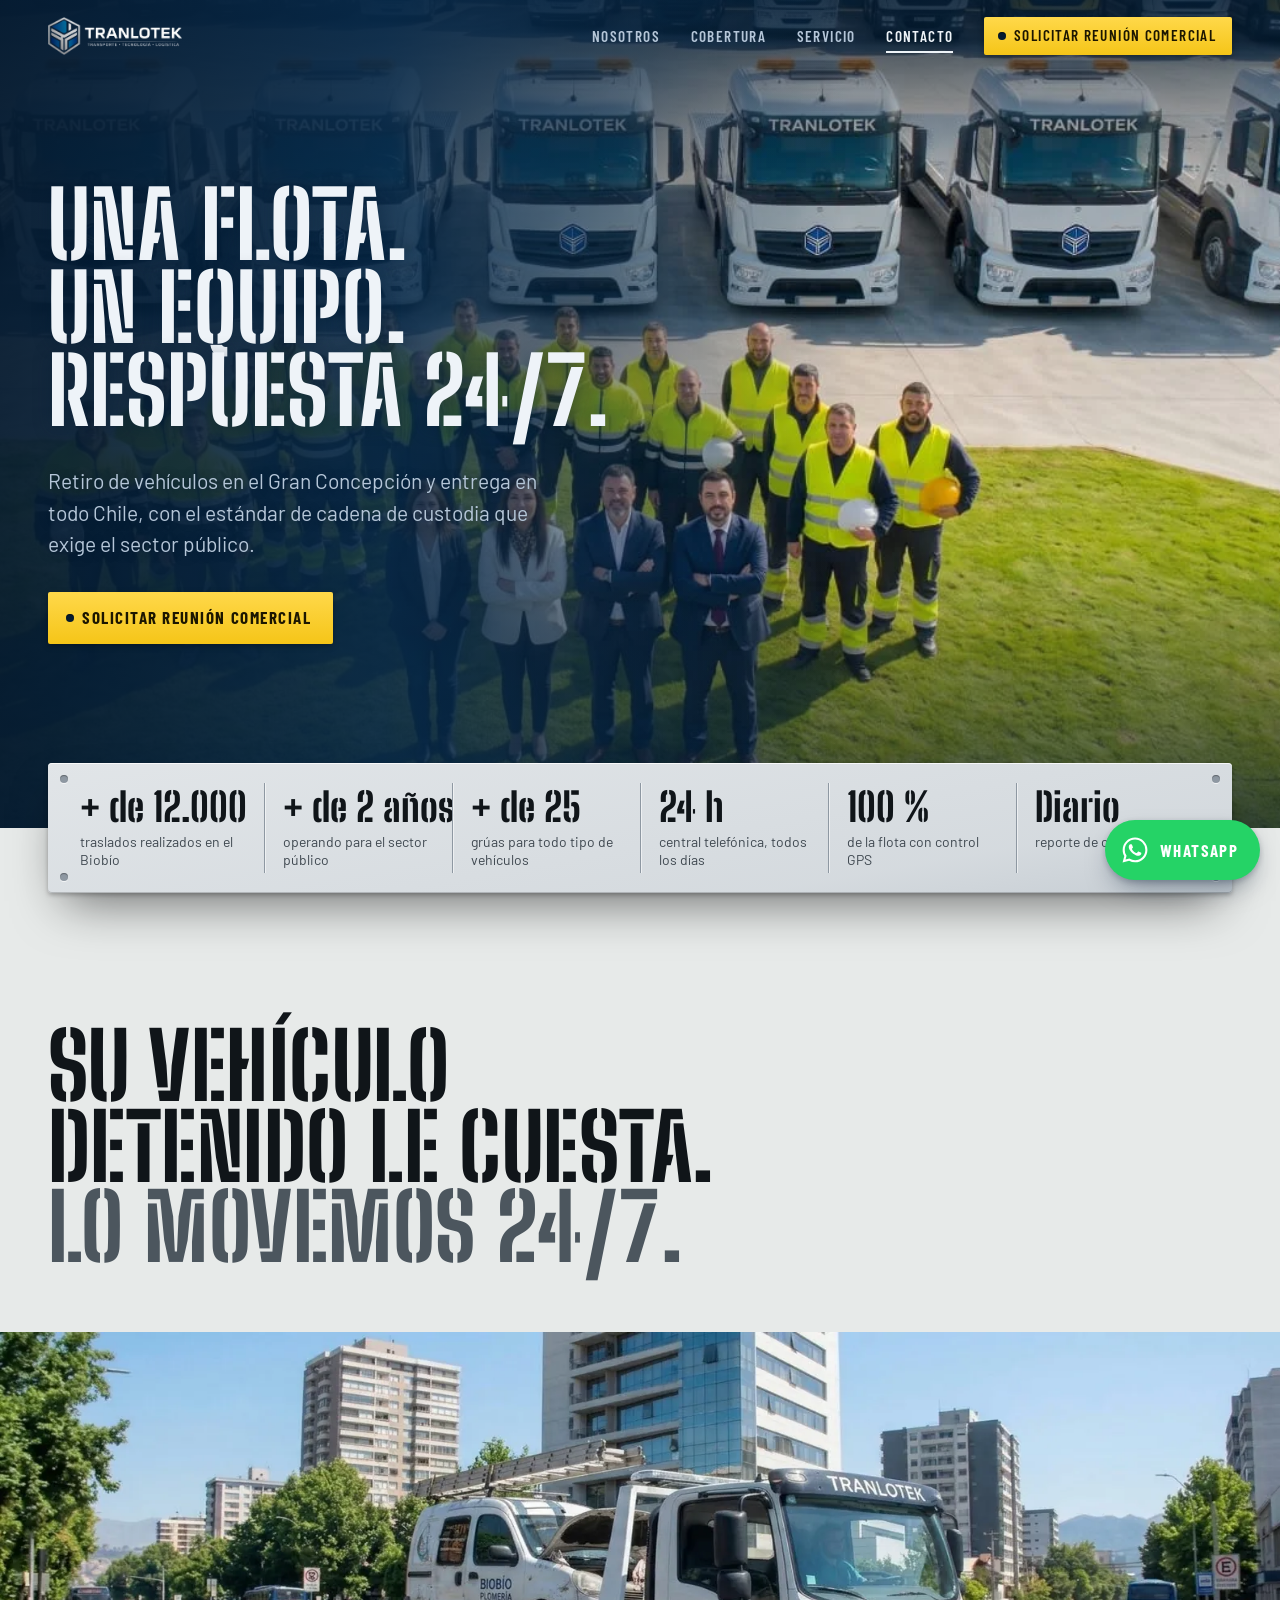
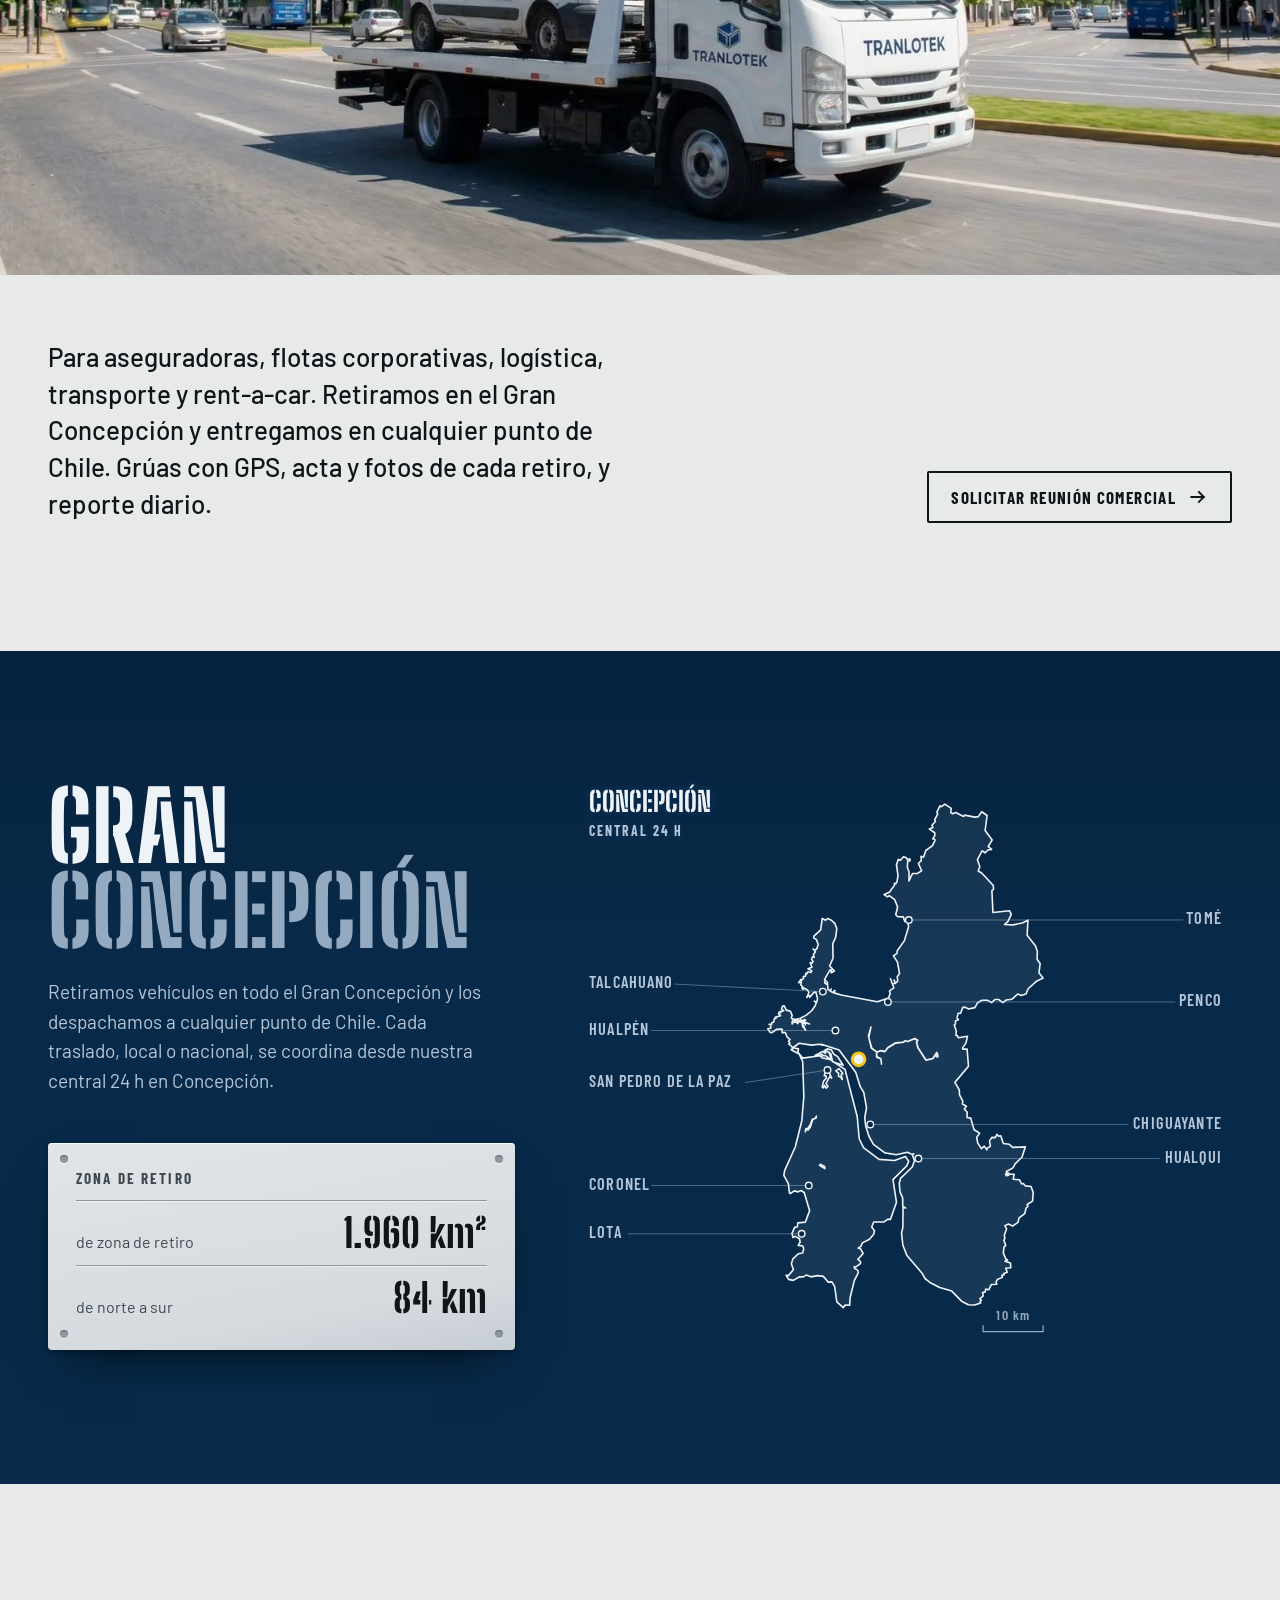
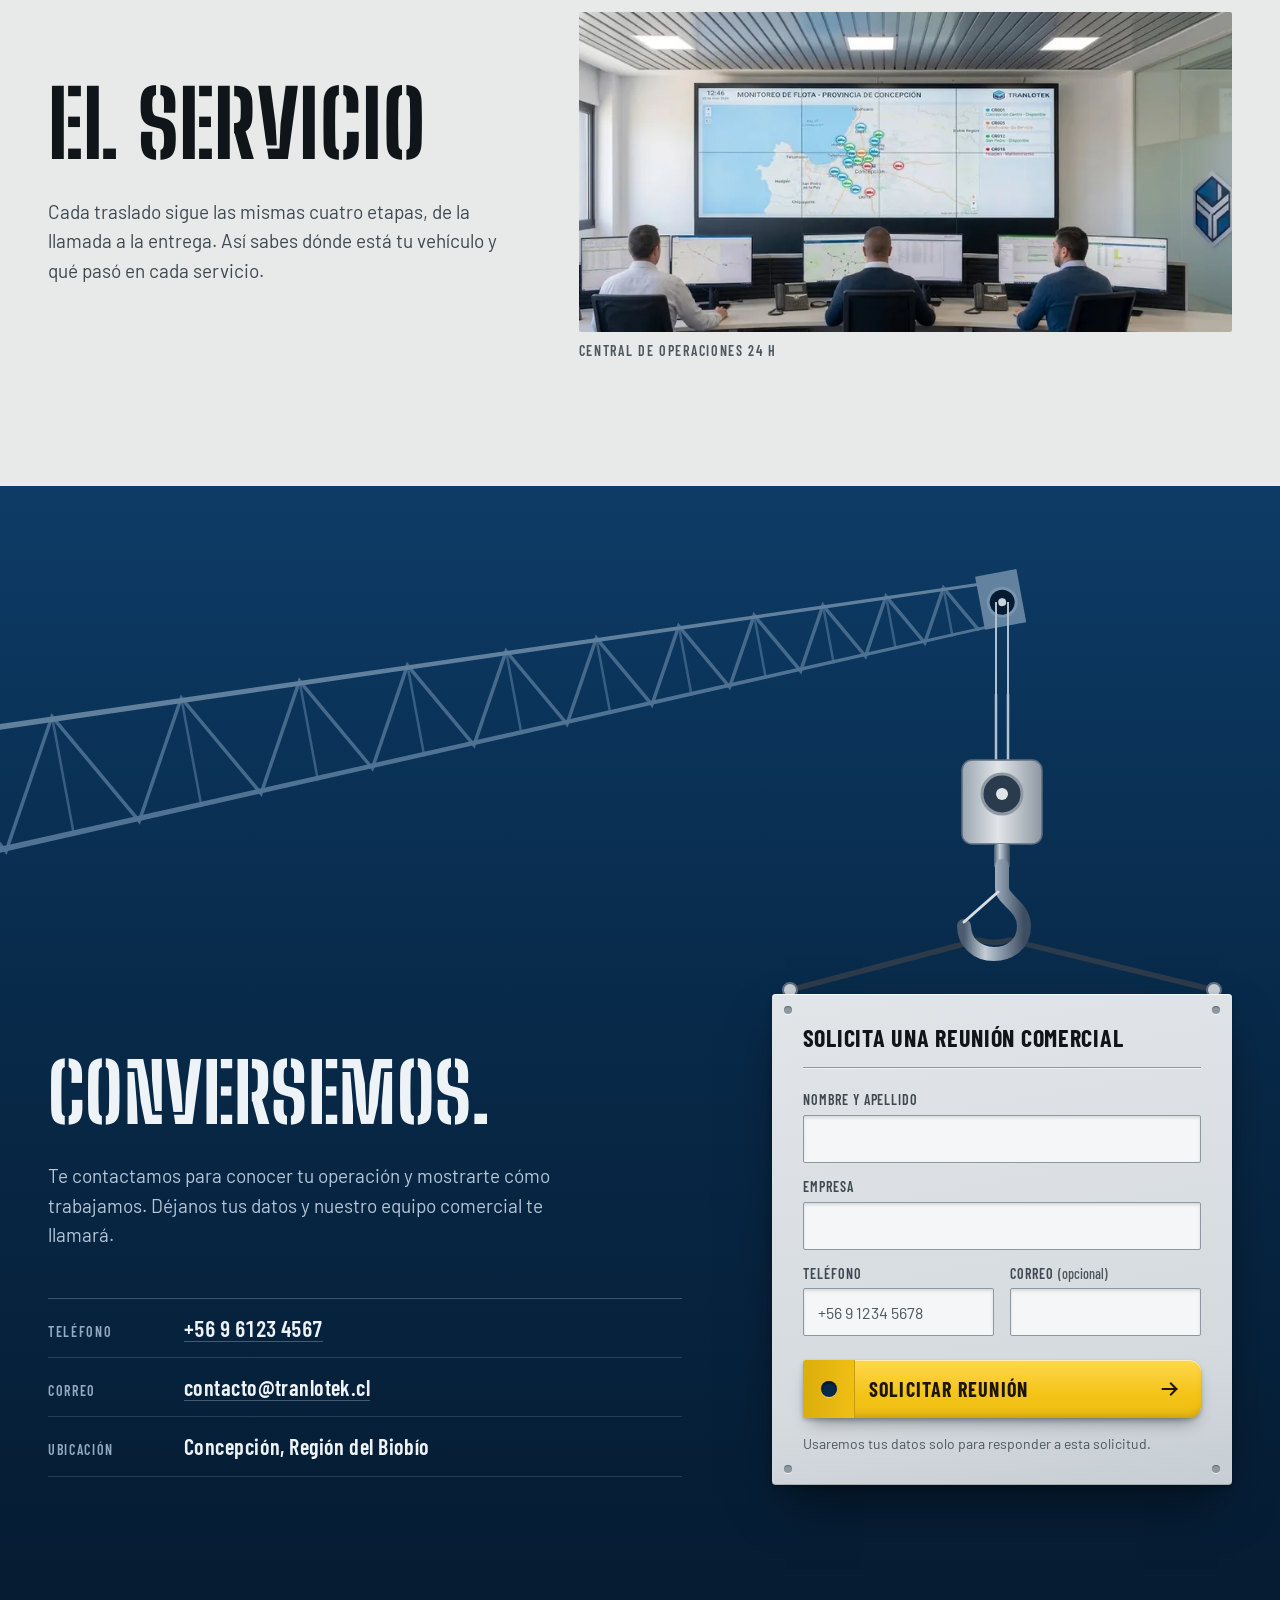
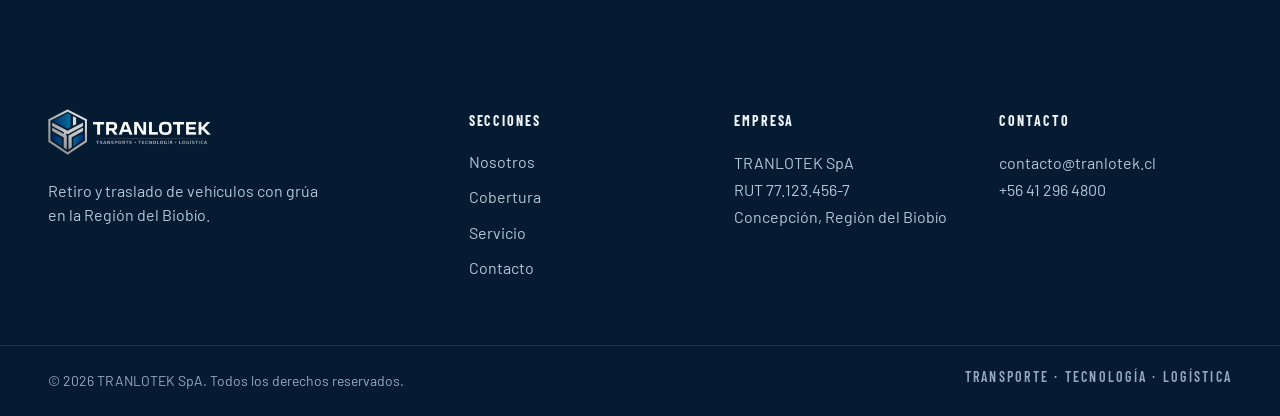
==== commit e8a049c9: "Servicio: nueva foto de la central y desktop armonizado con Cobertura - Foto fusionada de la central" ====
--- a/index.html
+++ b/index.html
@@ -158,10 +158,11 @@
             <p class="services__lead">Cada traslado sigue las mismas cuatro etapas, de la llamada a la entrega. Así sabes dónde está tu vehículo y qué pasó en cada servicio.</p>
           </div>
           <figure class="services__photo">
-            <img src="assets/img/central-1584.webp" srcset="assets/img/central-800.webp 800w, assets/img/central-1584.webp 1584w" sizes="(max-width: 900px) 100vw, 760px" width="1584" height="672" loading="lazy" alt="Pantalla de la central de TRANLOTEK con el monitoreo de la flota en la provincia de Concepción: grúas ubicadas en el mapa y su estado.">
+            <img src="assets/img/central-1024.webp" srcset="assets/img/central-800.webp 800w, assets/img/central-1024.webp 1024w" sizes="(max-width: 900px) 100vw, 720px" width="1024" height="502" loading="lazy" alt="Tres operadores de la central de TRANLOTEK trabajan frente a un muro de pantallas con el monitoreo de la flota en la provincia de Concepción.">
             <figcaption>Central de operaciones 24 h</figcaption>
           </figure>
         </div>
+      </div>
     </section>
 
     <!-- Conversemos: la grúa levanta la ficha -->
--- a/assets/css/styles.css
+++ b/assets/css/styles.css
@@ -253,7 +253,7 @@
 .services{padding-block:var(--section)}
 .services__intro{display:grid;grid-template-columns:minmax(0,4fr) minmax(0,8fr);gap:var(--s-7) clamp(32px,4vw,64px);align-items:end}
 .services__photo{margin-right:calc(-1 * var(--gutter));margin-bottom:calc(-1 * clamp(40px,5vw,72px))}
-.services__photo img{width:100%;height:auto;aspect-ratio:1584/672;object-fit:cover;border-radius:2px}
+.services__photo img{width:100%;height:auto;aspect-ratio:1024/502;object-fit:cover;border-radius:2px}
 .services__lead{margin-top:var(--s-6);max-width:44ch;font-size:1.1875rem;line-height:1.55;color:var(--ink-2)}
 .custody{margin-top:calc(clamp(48px,6vw,96px) + clamp(40px,5vw,72px));display:grid;grid-template-columns:minmax(220px,3fr) minmax(0,9fr);gap:clamp(32px,5vw,80px)}
 .rail{position:relative}
@@ -278,6 +278,11 @@
 .stage__name{font:800 clamp(2.75rem,1.6rem + 3.6vw,5rem)/.9 var(--f-display);text-transform:uppercase;letter-spacing:.005em;overflow-wrap:anywhere}
 .stage__line{margin-top:var(--s-4);margin-left:calc(1.25rem * 1.25 + clamp(16px,2vw,28px));max-width:48ch;font-size:1.1875rem;line-height:1.5;color:var(--ink-2)}
 .services__photo figcaption{margin-top:var(--s-3);font:600 .875rem/1 var(--f-cond);letter-spacing:.12em;text-transform:uppercase;color:var(--ink-3)}
+@media (min-width:901px){
+  /* Desktop: misma proporción 5/7 y centrado que Cobertura; la foto queda dentro del ancho del sitio */
+  .services__intro{grid-template-columns:minmax(0,5fr) minmax(0,7fr);gap:clamp(32px,5vw,80px);align-items:center}
+  .services__photo{margin:0}
+}
 .stage__services{margin-top:var(--s-7);display:grid;grid-template-columns:1fr 1fr;gap:var(--s-6) clamp(24px,4vw,56px)}
 .service{padding-top:var(--s-4);border-top:1px solid var(--rule)}
 .service h4{font:600 1.3125rem/1.25 var(--f-body);color:var(--ink);text-wrap:balance}
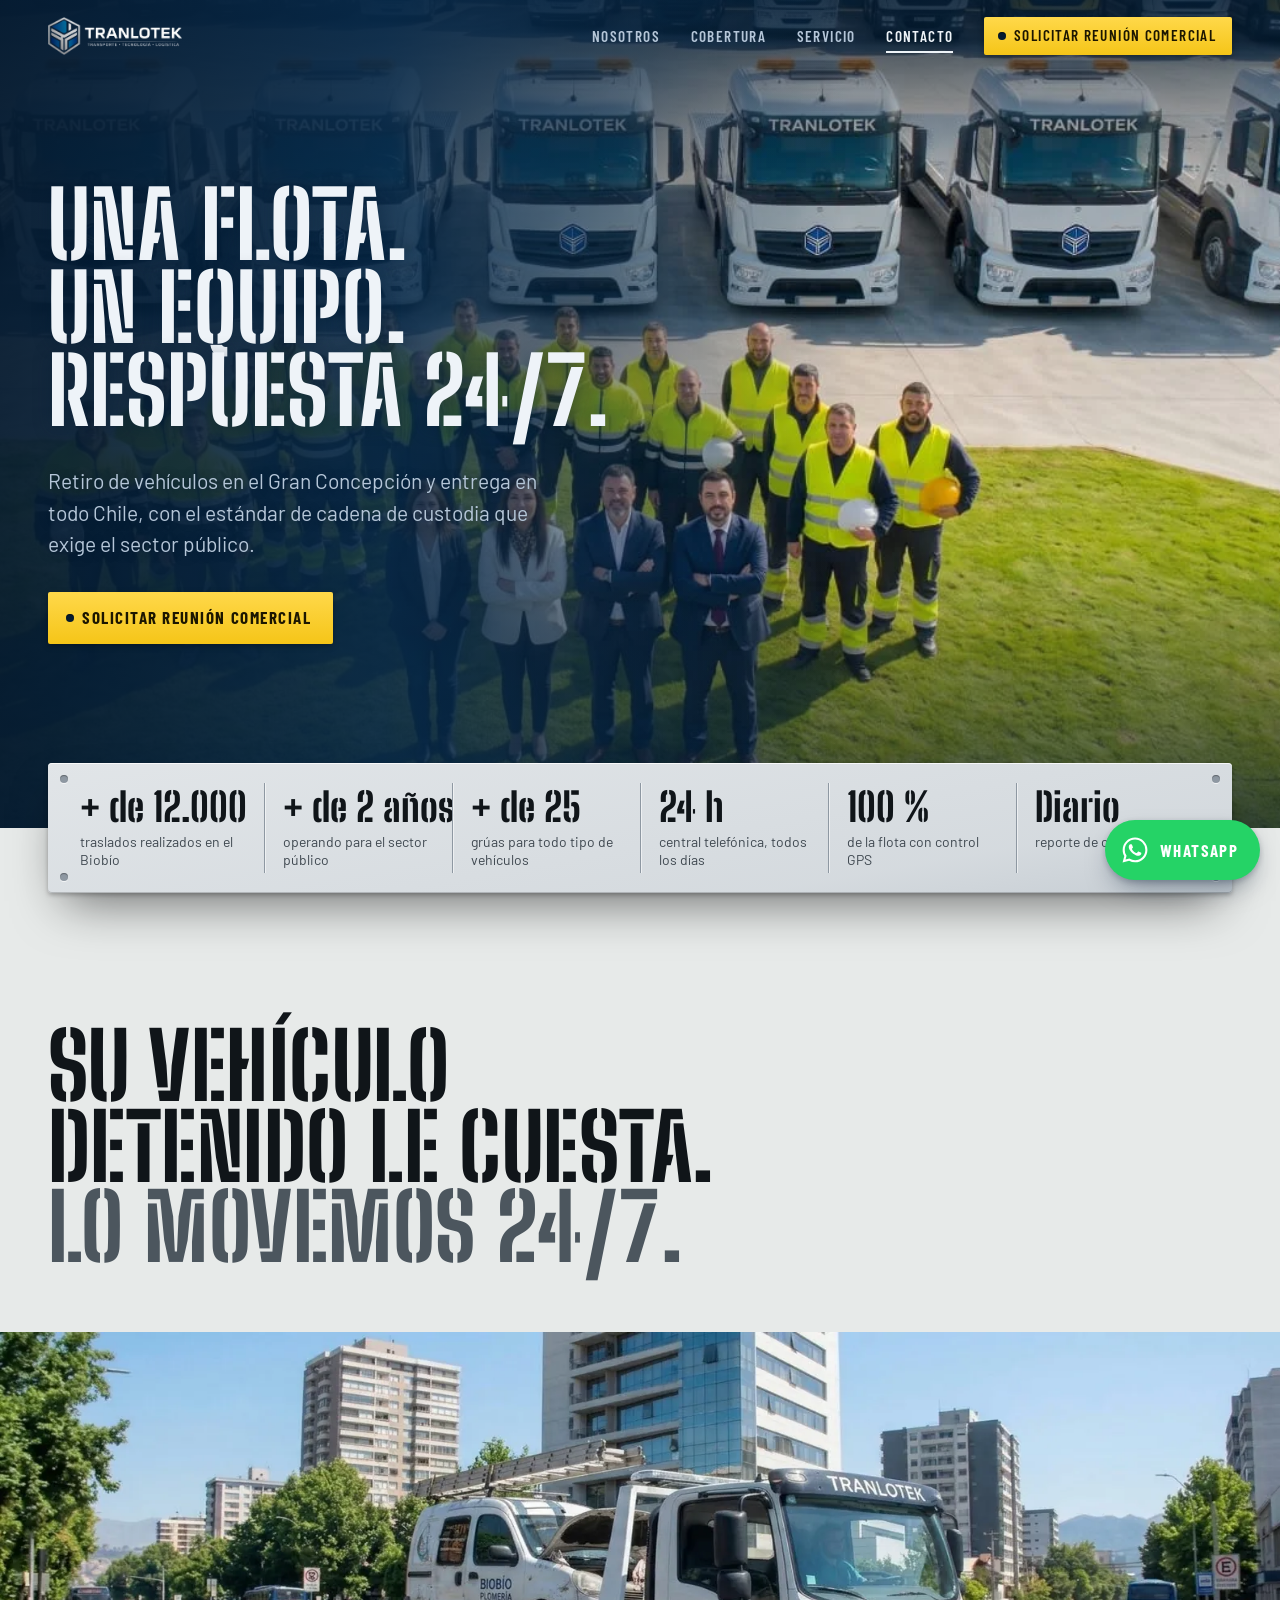
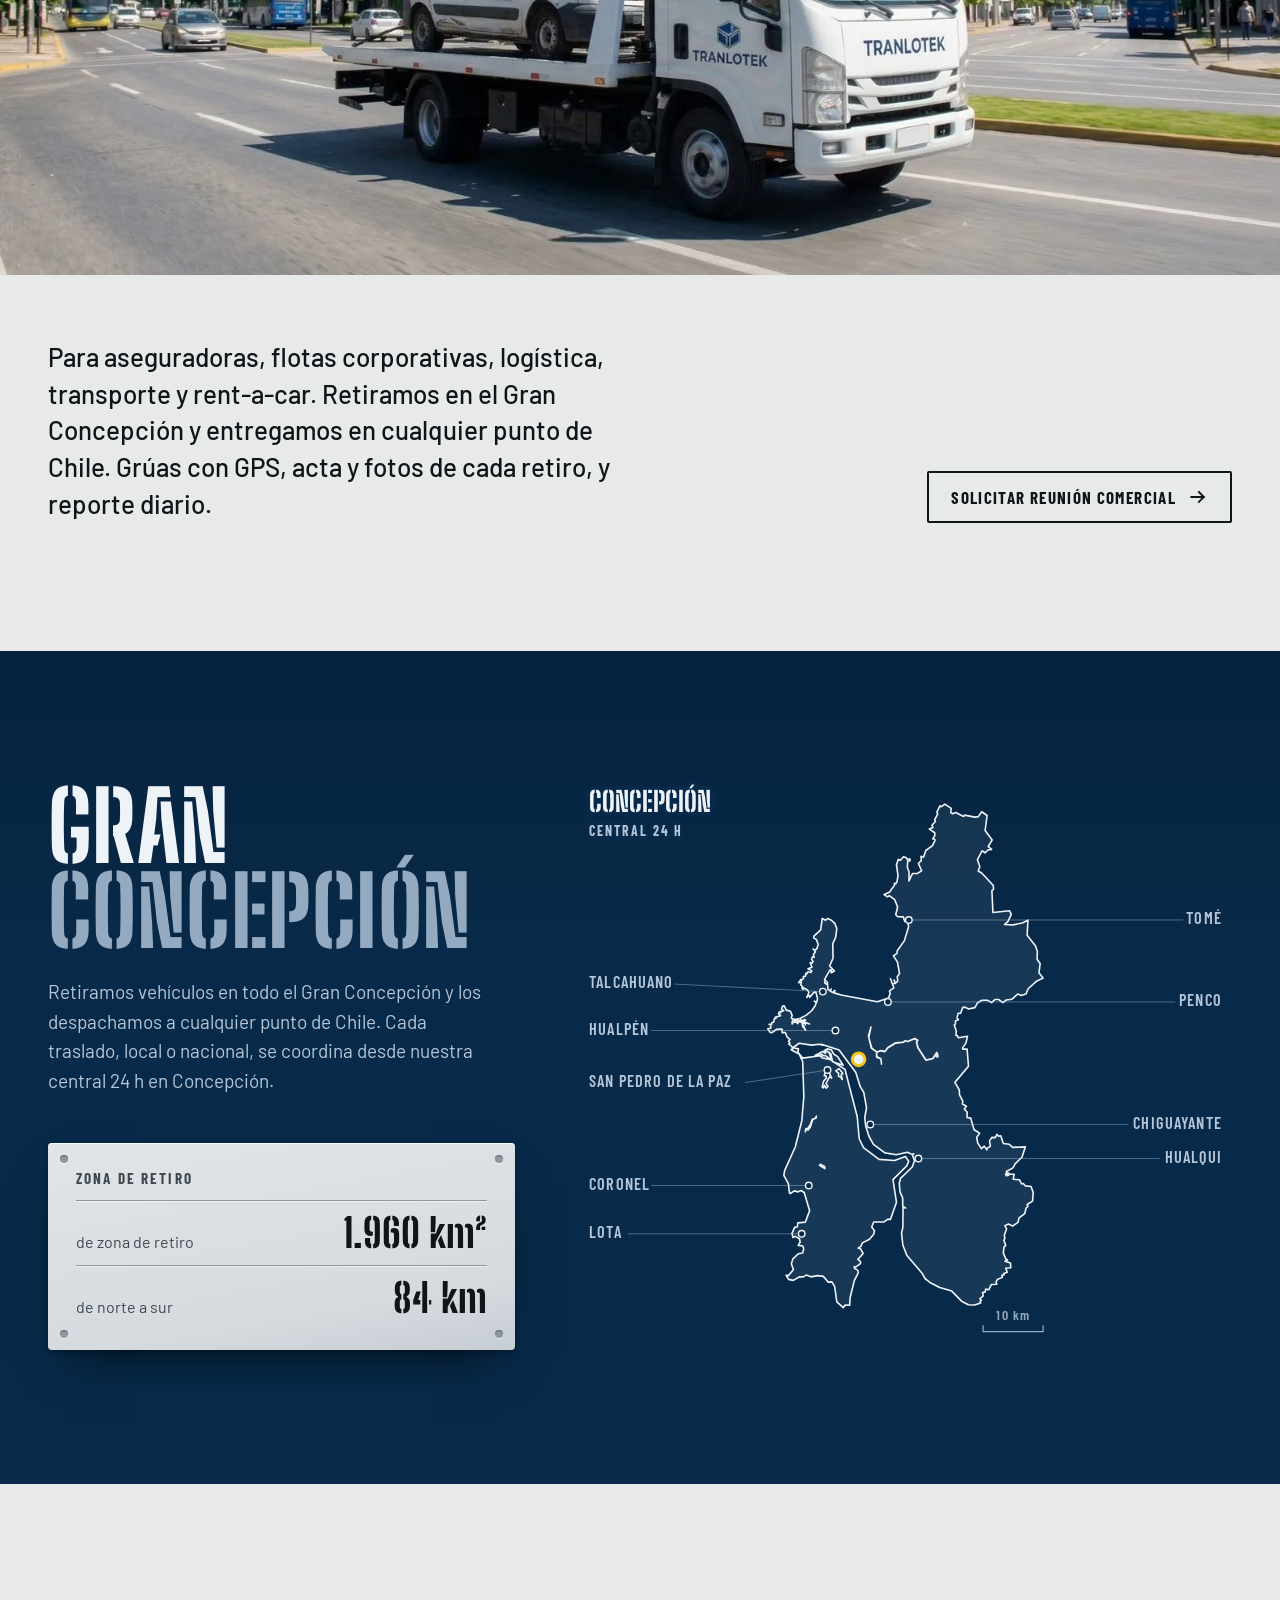
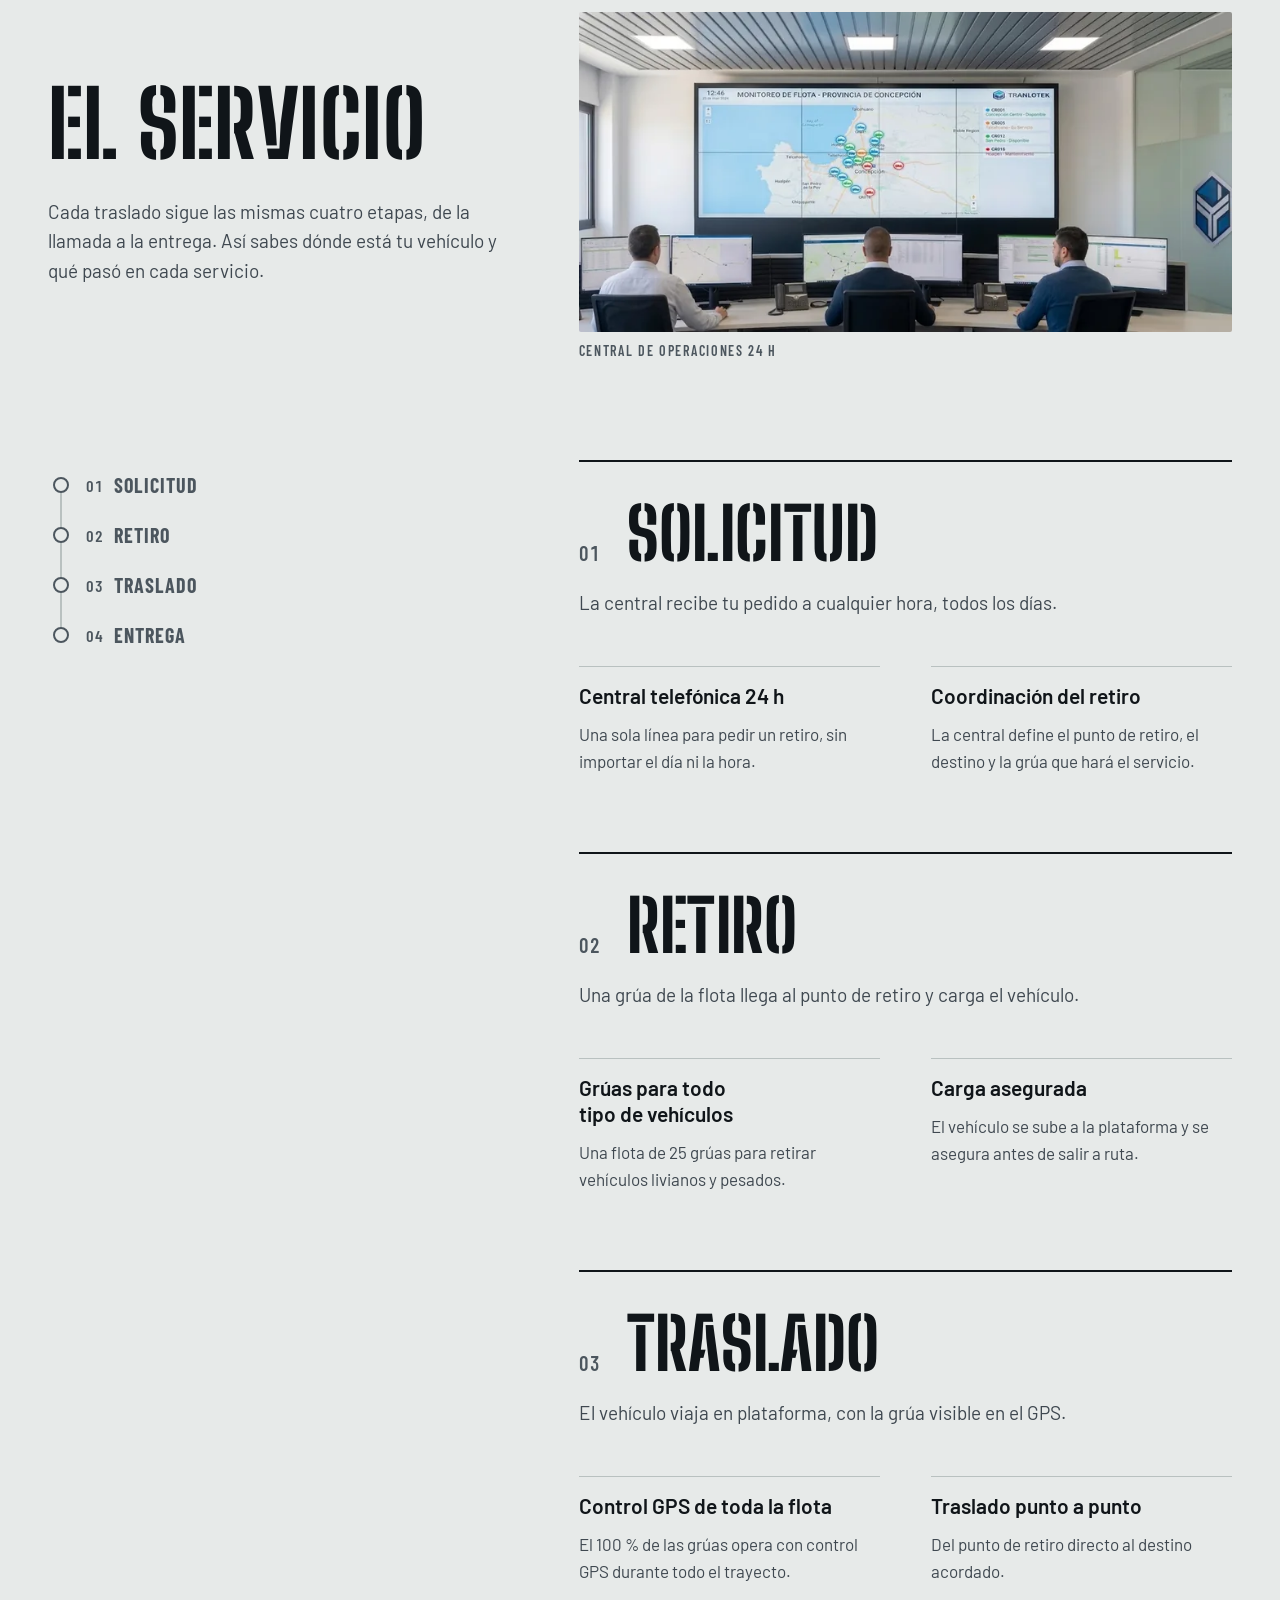
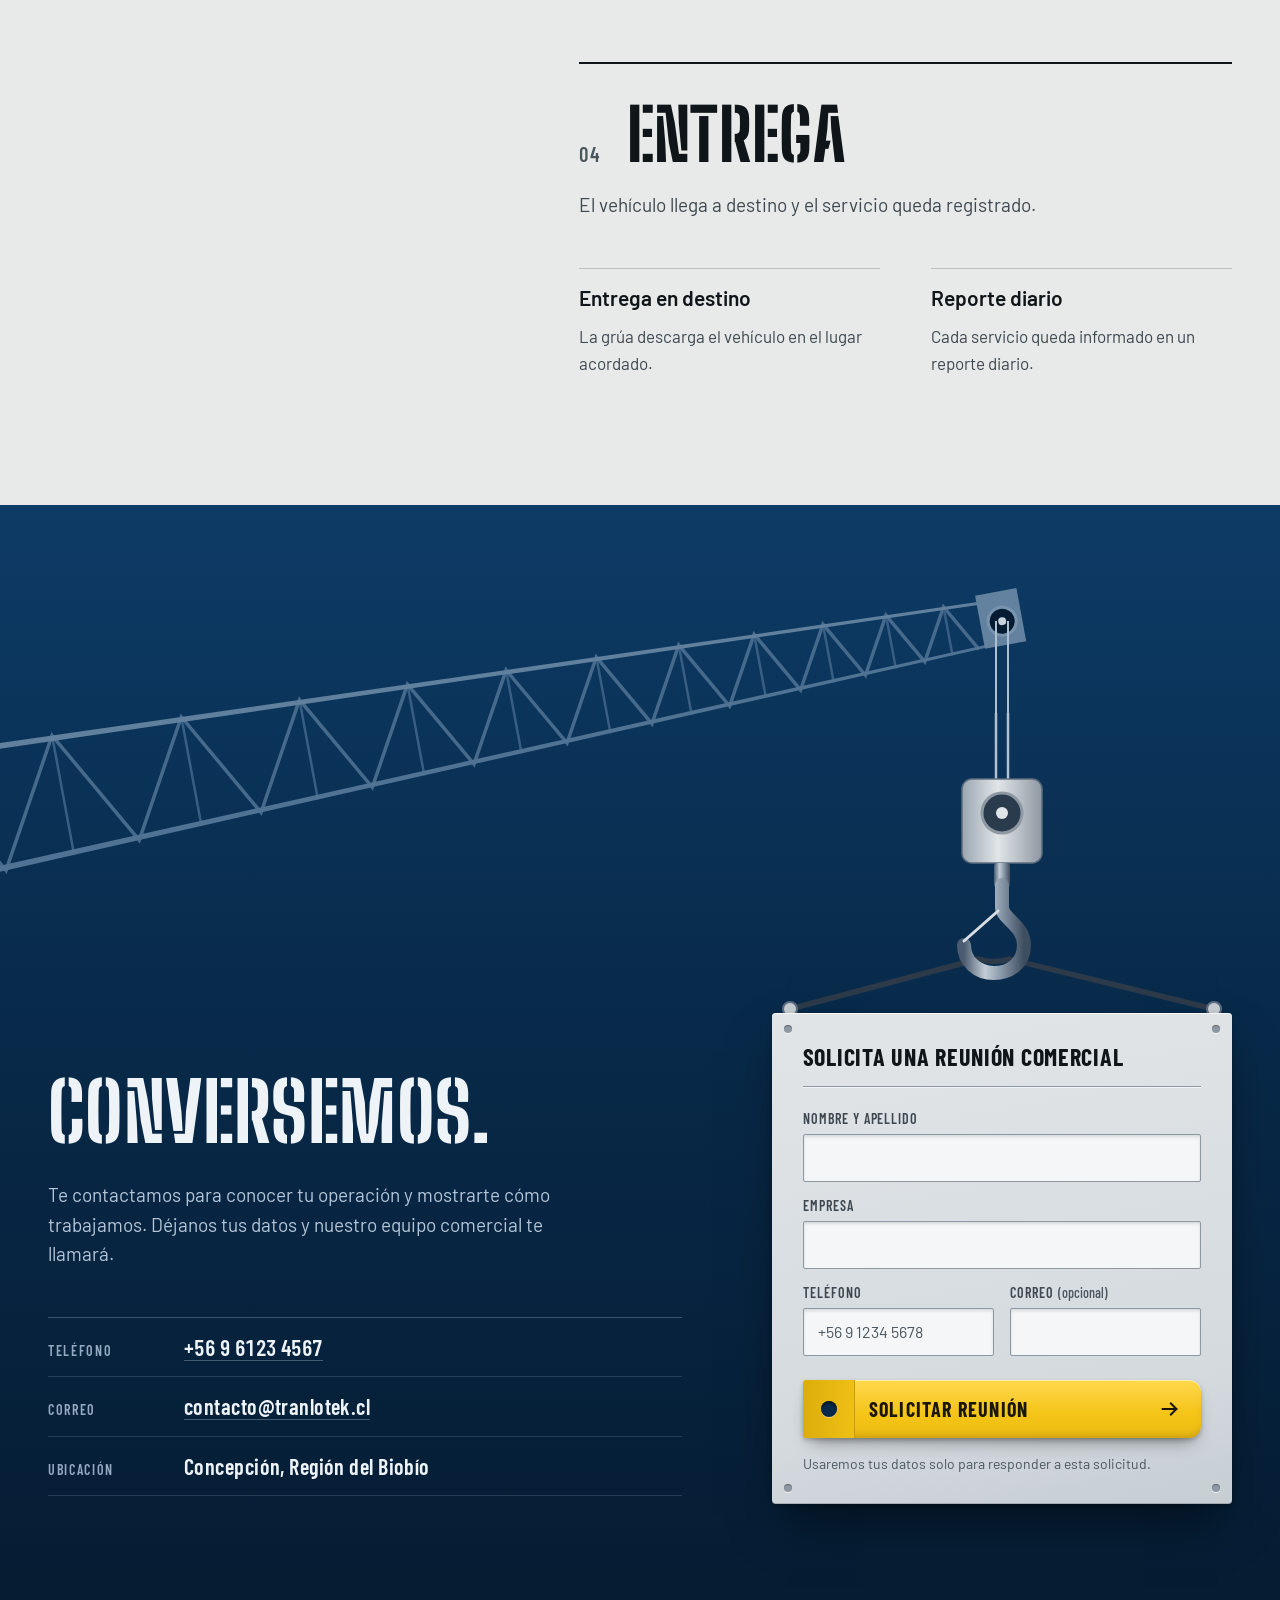
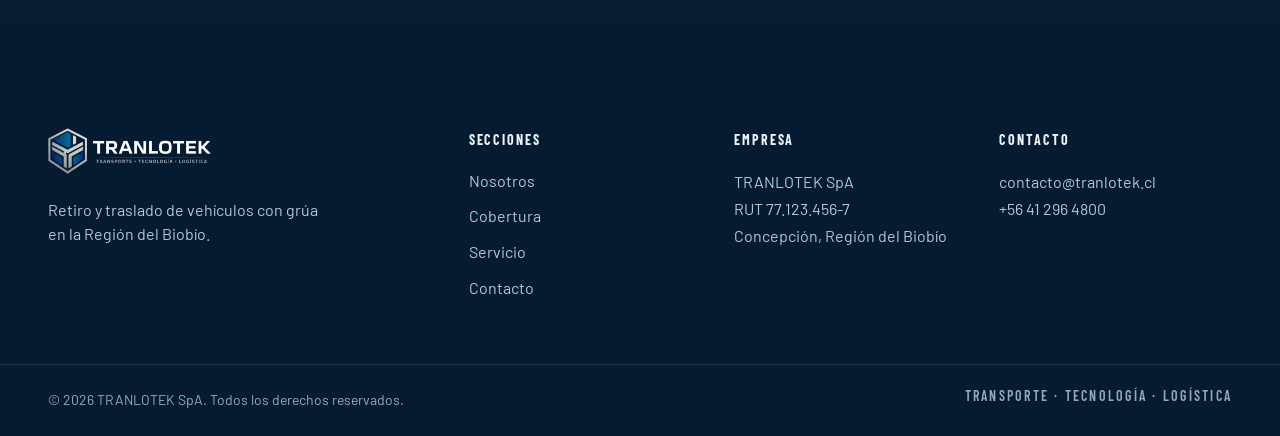
==== commit 51d6e502: "Servicio: volver a mostrar las 4 etapas, solo en desktop - Riel y etapas (Solicitud, Retiro, Traslad" ====
--- a/index.html
+++ b/index.html
@@ -162,6 +162,95 @@
             <figcaption>Central de operaciones 24 h</figcaption>
           </figure>
         </div>
+
+        <!-- Etapas del traslado: solo en desktop (ocultas bajo 900px) -->
+        <div class="custody" data-custody>
+          <aside class="rail" aria-label="Etapas del traslado">
+            <div class="rail__inner">
+              <ol class="rail__steps">
+                <li data-step="etapa-solicitud"><a href="#etapa-solicitud"><span class="rail__dot" aria-hidden="true"></span><span class="num">01</span> Solicitud<span class="rail__state" data-state></span></a></li>
+                <li data-step="etapa-retiro"><a href="#etapa-retiro"><span class="rail__dot" aria-hidden="true"></span><span class="num">02</span> Retiro<span class="rail__state" data-state></span></a></li>
+                <li data-step="etapa-traslado"><a href="#etapa-traslado"><span class="rail__dot" aria-hidden="true"></span><span class="num">03</span> Traslado<span class="rail__state" data-state></span></a></li>
+                <li data-step="etapa-entrega"><a href="#etapa-entrega"><span class="rail__dot" aria-hidden="true"></span><span class="num">04</span> Entrega<span class="rail__state" data-state></span></a></li>
+              </ol>
+              <span class="rail__track" aria-hidden="true"><span class="rail__fill" data-rail-fill></span></span>
+            </div>
+          </aside>
+
+          <div class="stages">
+            <article class="stage" id="etapa-solicitud" aria-labelledby="st1">
+              <header class="stage__head">
+                <span class="stage__num">01</span>
+                <h3 class="stage__name" id="st1">Solicitud</h3>
+              </header>
+              <p class="stage__line">La central recibe tu pedido a cualquier hora, todos los días.</p>
+              <div class="stage__services">
+                <div class="service">
+                  <h4>Central telefónica 24 h</h4>
+                  <p>Una sola línea para pedir un retiro, sin importar el día ni la hora.</p>
+                </div>
+                <div class="service">
+                  <h4>Coordinación del retiro</h4>
+                  <p>La central define el punto de retiro, el destino y la grúa que hará el servicio.</p>
+                </div>
+              </div>
+            </article>
+
+            <article class="stage" id="etapa-retiro" aria-labelledby="st2">
+              <header class="stage__head">
+                <span class="stage__num">02</span>
+                <h3 class="stage__name" id="st2">Retiro</h3>
+              </header>
+              <p class="stage__line">Una grúa de la flota llega al punto de retiro y carga el vehículo.</p>
+              <div class="stage__services">
+                <div class="service">
+                  <h4>Grúas para todo tipo de vehículos</h4>
+                  <p>Una flota de 25 grúas para retirar vehículos livianos y pesados.</p>
+                </div>
+                <div class="service">
+                  <h4>Carga asegurada</h4>
+                  <p>El vehículo se sube a la plataforma y se asegura antes de salir a ruta.</p>
+                </div>
+              </div>
+            </article>
+
+            <article class="stage" id="etapa-traslado" aria-labelledby="st3">
+              <header class="stage__head">
+                <span class="stage__num">03</span>
+                <h3 class="stage__name" id="st3">Traslado</h3>
+              </header>
+              <p class="stage__line">El vehículo viaja en plataforma, con la grúa visible en el GPS.</p>
+              <div class="stage__services">
+                <div class="service">
+                  <h4>Control GPS de toda la flota</h4>
+                  <p>El 100 % de las grúas opera con control GPS durante todo el trayecto.</p>
+                </div>
+                <div class="service">
+                  <h4>Traslado punto a punto</h4>
+                  <p>Del punto de retiro directo al destino acordado.</p>
+                </div>
+              </div>
+            </article>
+
+            <article class="stage" id="etapa-entrega" aria-labelledby="st4">
+              <header class="stage__head">
+                <span class="stage__num">04</span>
+                <h3 class="stage__name" id="st4">Entrega</h3>
+              </header>
+              <p class="stage__line">El vehículo llega a destino y el servicio queda registrado.</p>
+              <div class="stage__services">
+                <div class="service">
+                  <h4>Entrega en destino</h4>
+                  <p>La grúa descarga el vehículo en el lugar acordado.</p>
+                </div>
+                <div class="service">
+                  <h4>Reporte diario</h4>
+                  <p>Cada servicio queda informado en un reporte diario.</p>
+                </div>
+              </div>
+            </article>
+          </div>
+        </div>
       </div>
     </section>
 
--- a/assets/css/styles.css
+++ b/assets/css/styles.css
@@ -255,9 +255,9 @@
 .services__photo{margin-right:calc(-1 * var(--gutter));margin-bottom:calc(-1 * clamp(40px,5vw,72px))}
 .services__photo img{width:100%;height:auto;aspect-ratio:1024/502;object-fit:cover;border-radius:2px}
 .services__lead{margin-top:var(--s-6);max-width:44ch;font-size:1.1875rem;line-height:1.55;color:var(--ink-2)}
-.custody{margin-top:calc(clamp(48px,6vw,96px) + clamp(40px,5vw,72px));display:grid;grid-template-columns:minmax(220px,3fr) minmax(0,9fr);gap:clamp(32px,5vw,80px)}
+.custody{margin-top:clamp(64px,8vw,128px);display:grid;grid-template-columns:minmax(0,5fr) minmax(0,7fr);gap:clamp(32px,5vw,80px)}
 .rail{position:relative}
-.rail__inner{position:sticky;top:calc(var(--masthead) + 40px);padding-left:0}
+.rail__inner{position:sticky;top:calc(var(--masthead) + 40px);max-width:280px;padding-left:0}
 .rail__steps{position:relative;z-index:1;display:grid;gap:0}
 .rail__steps a{display:grid;grid-template-columns:28px auto auto 1fr;align-items:center;column-gap:10px;padding:14px 0;font:700 1.25rem/1.1 var(--f-cond);letter-spacing:.05em;text-transform:uppercase;text-decoration:none;color:var(--ink-3);transition:color .3s}
 .rail__steps .num{font-weight:600;font-size:1rem;color:var(--ink-3)}
@@ -276,7 +276,7 @@
 .stage__head{display:flex;align-items:baseline;gap:clamp(16px,2vw,28px)}
 .stage__num{font:600 1.25rem/1 var(--f-cond);letter-spacing:.06em;color:var(--ink-3);font-variant-numeric:tabular-nums}
 .stage__name{font:800 clamp(2.75rem,1.6rem + 3.6vw,5rem)/.9 var(--f-display);text-transform:uppercase;letter-spacing:.005em;overflow-wrap:anywhere}
-.stage__line{margin-top:var(--s-4);margin-left:calc(1.25rem * 1.25 + clamp(16px,2vw,28px));max-width:48ch;font-size:1.1875rem;line-height:1.5;color:var(--ink-2)}
+.stage__line{margin-top:var(--s-5);max-width:48ch;font-size:1.1875rem;line-height:1.5;color:var(--ink-2)}
 .services__photo figcaption{margin-top:var(--s-3);font:600 .875rem/1 var(--f-cond);letter-spacing:.12em;text-transform:uppercase;color:var(--ink-3)}
 @media (min-width:901px){
   /* Desktop: misma proporción 5/7 y centrado que Cobertura; la foto queda dentro del ancho del sitio */
@@ -382,7 +382,7 @@
   .services__intro{grid-template-columns:1fr}
   .services__photo{margin-inline:calc(-1 * var(--gutter));margin-bottom:0}
   .services__photo figcaption{padding-inline:var(--gutter)}
-  .custody{margin-top:clamp(48px,6vw,96px)}
+  .custody{display:none}
   .custody{grid-template-columns:1fr;gap:0}
   .rail{position:sticky;top:var(--masthead);z-index:5;margin-inline:calc(-1 * var(--gutter));background:rgba(231,234,233,.94);backdrop-filter:saturate(1.2) blur(8px);-webkit-backdrop-filter:saturate(1.2) blur(8px);border-bottom:1px solid var(--rule)}
   .rail__inner{position:static;padding:10px var(--gutter)}
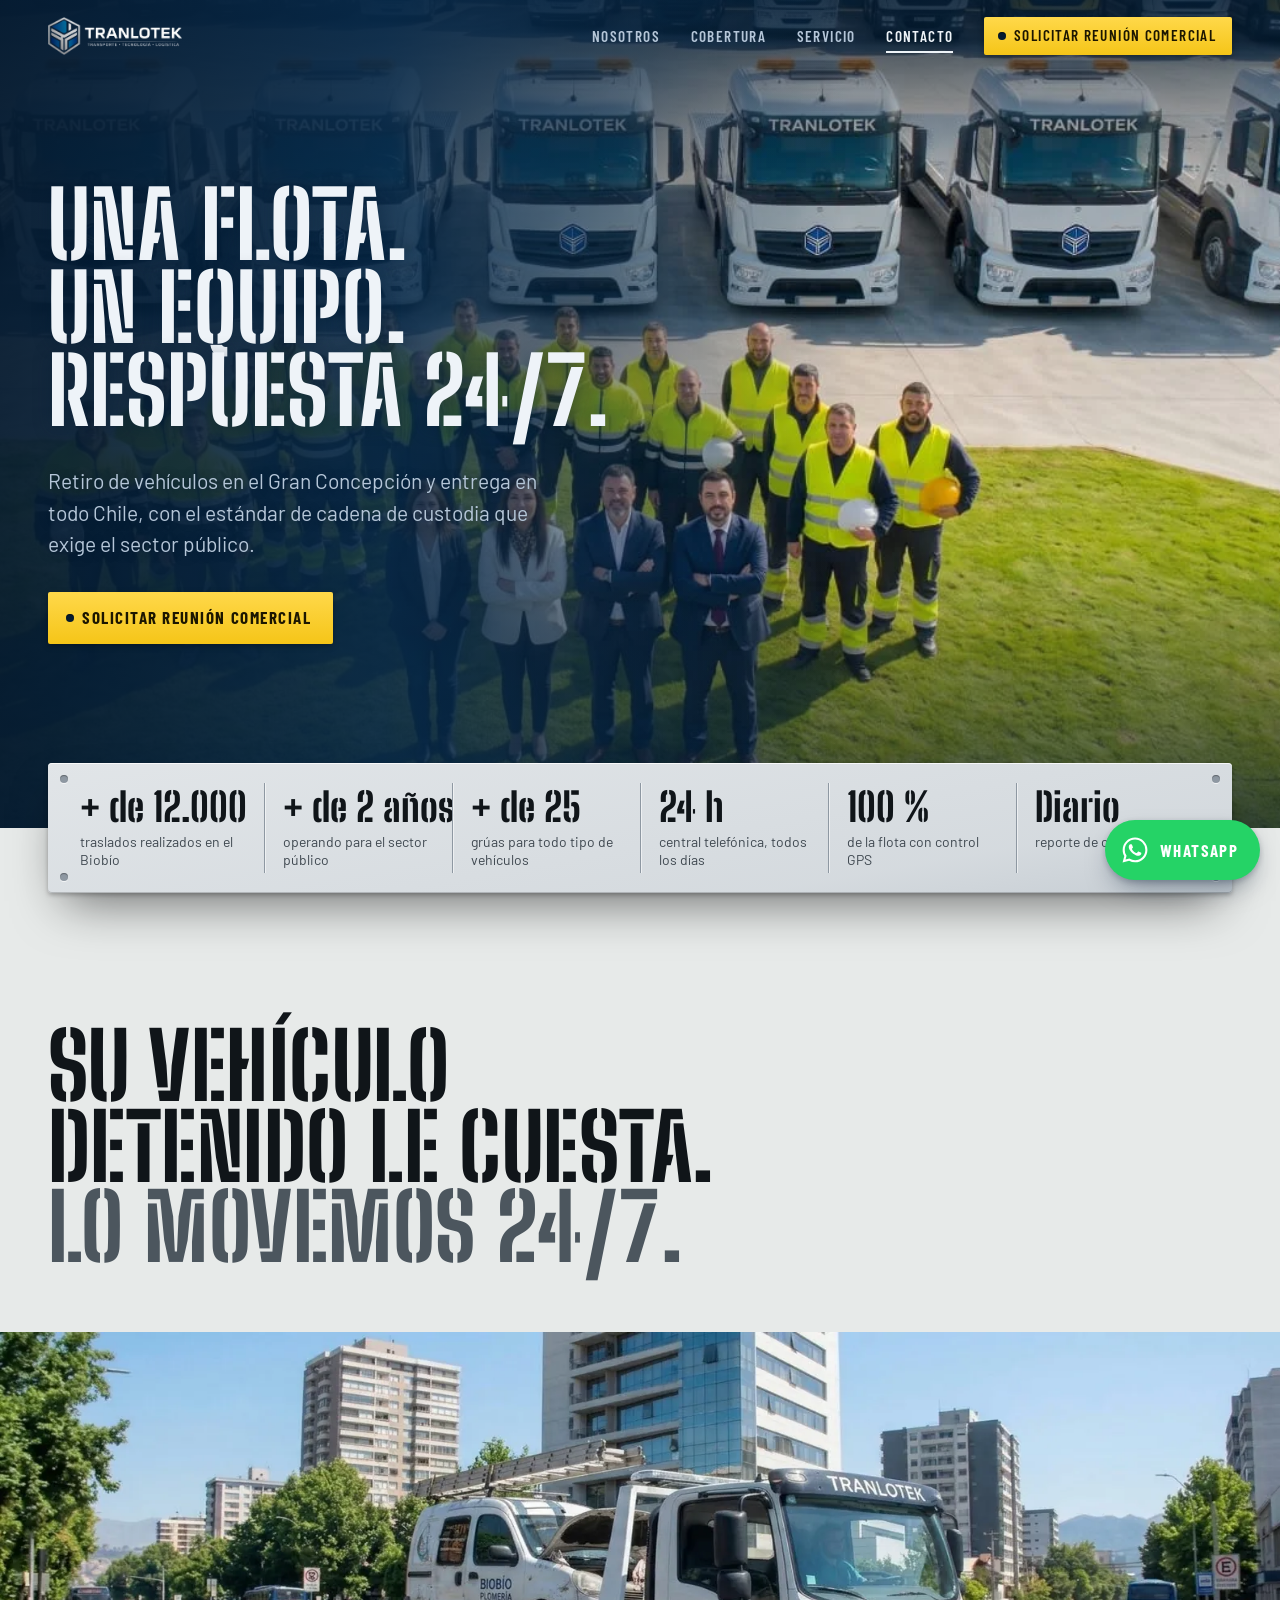
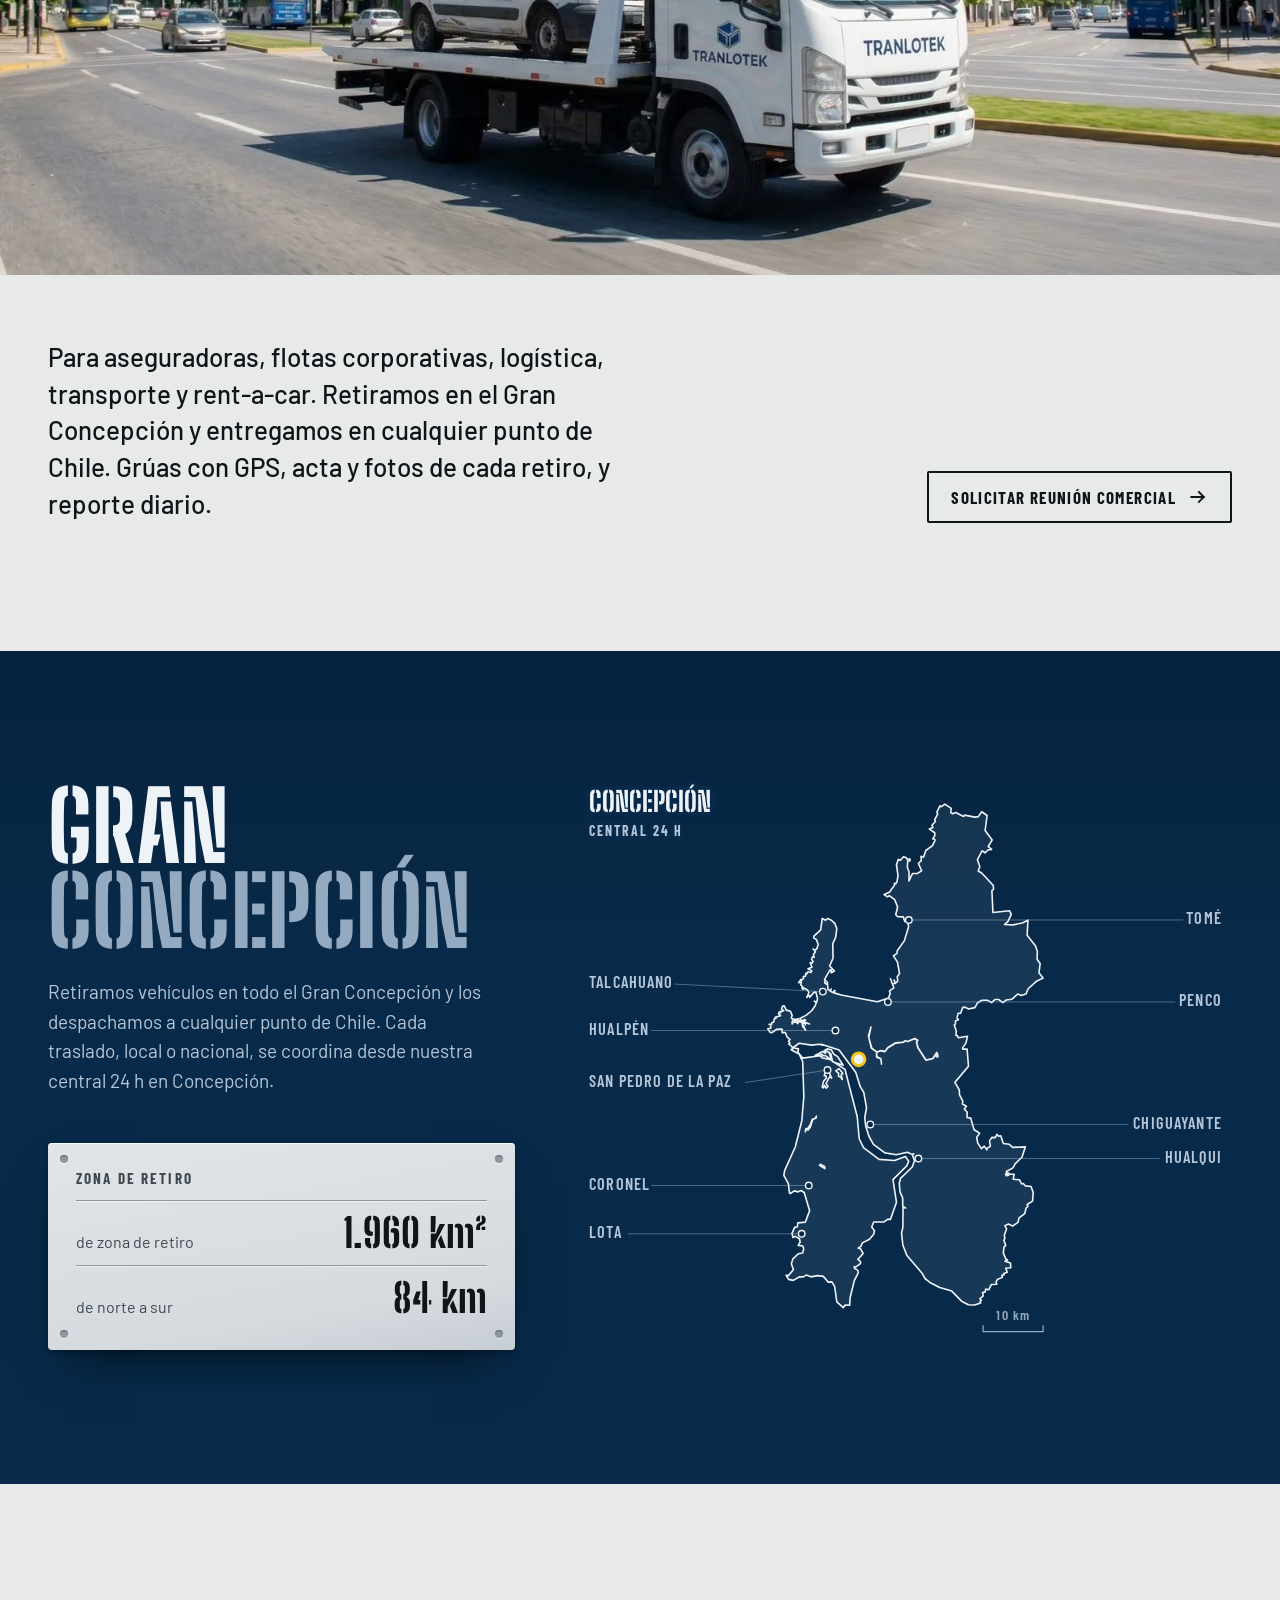
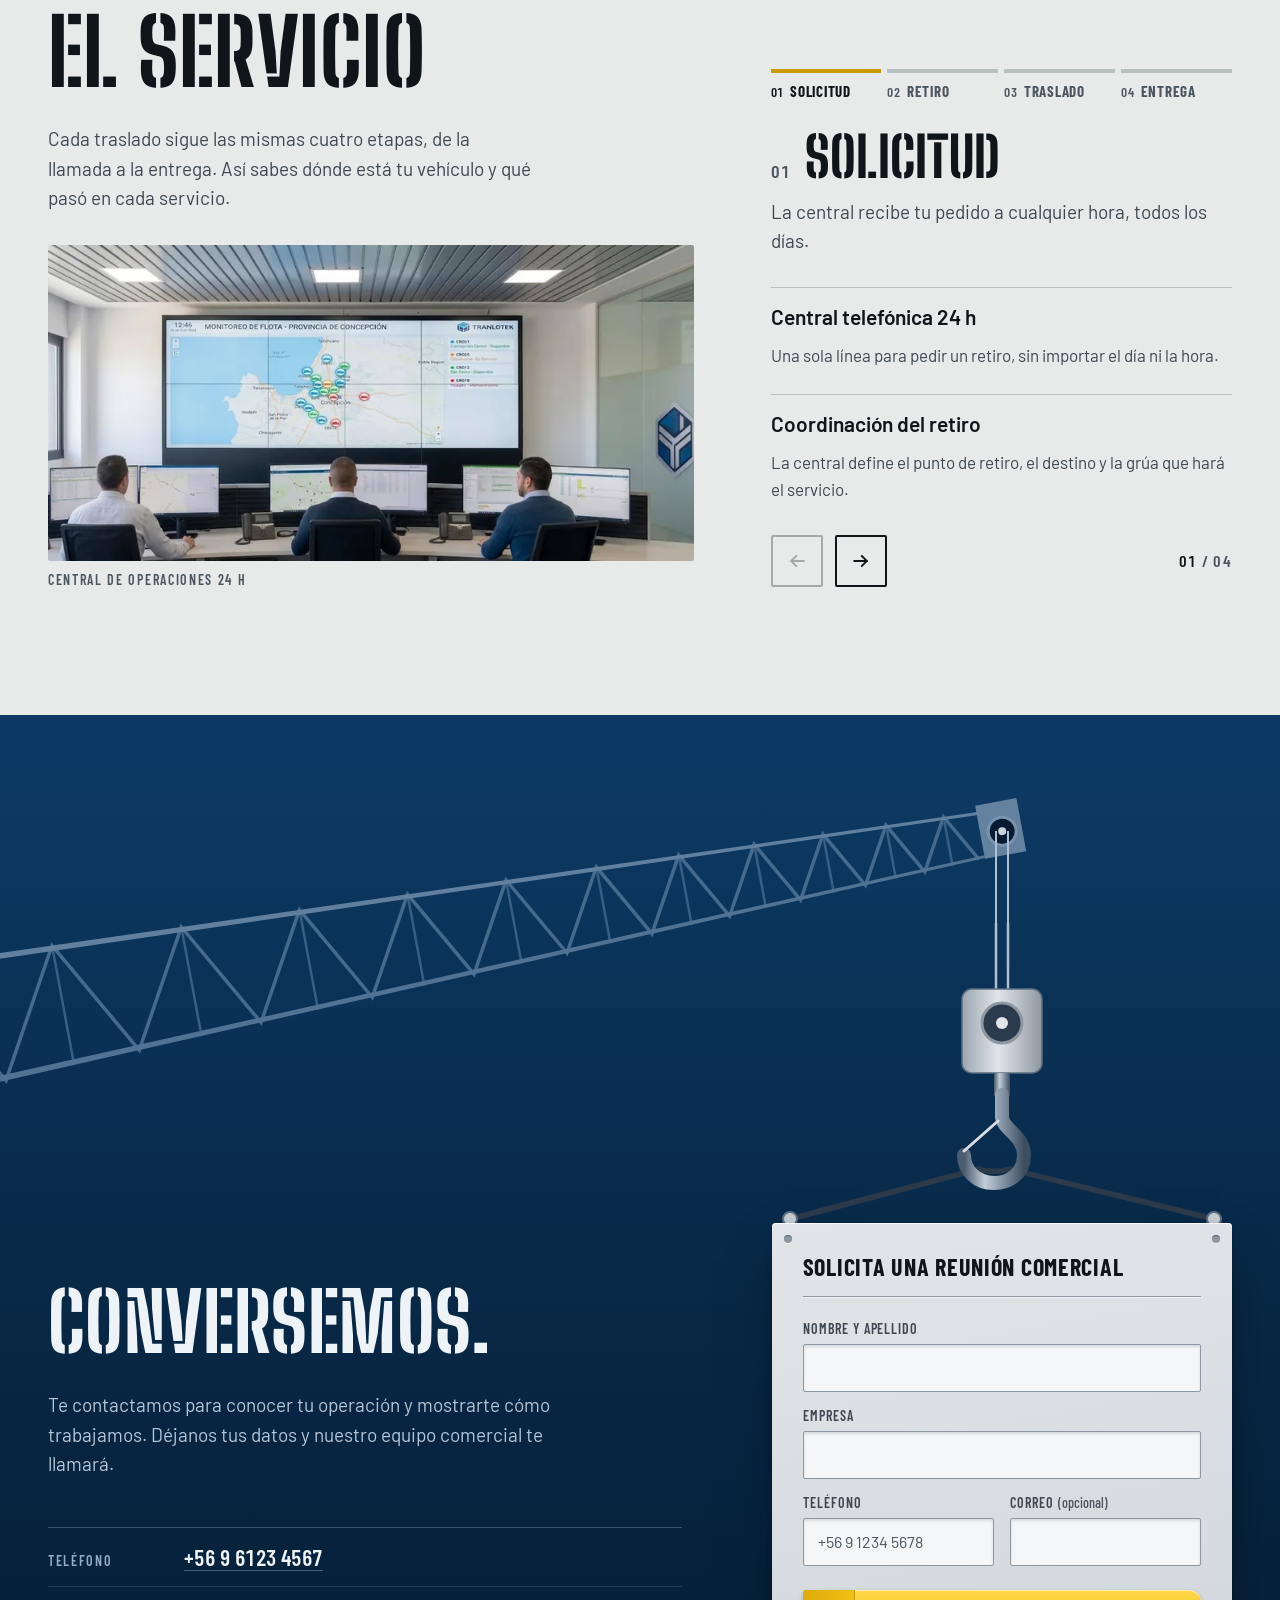
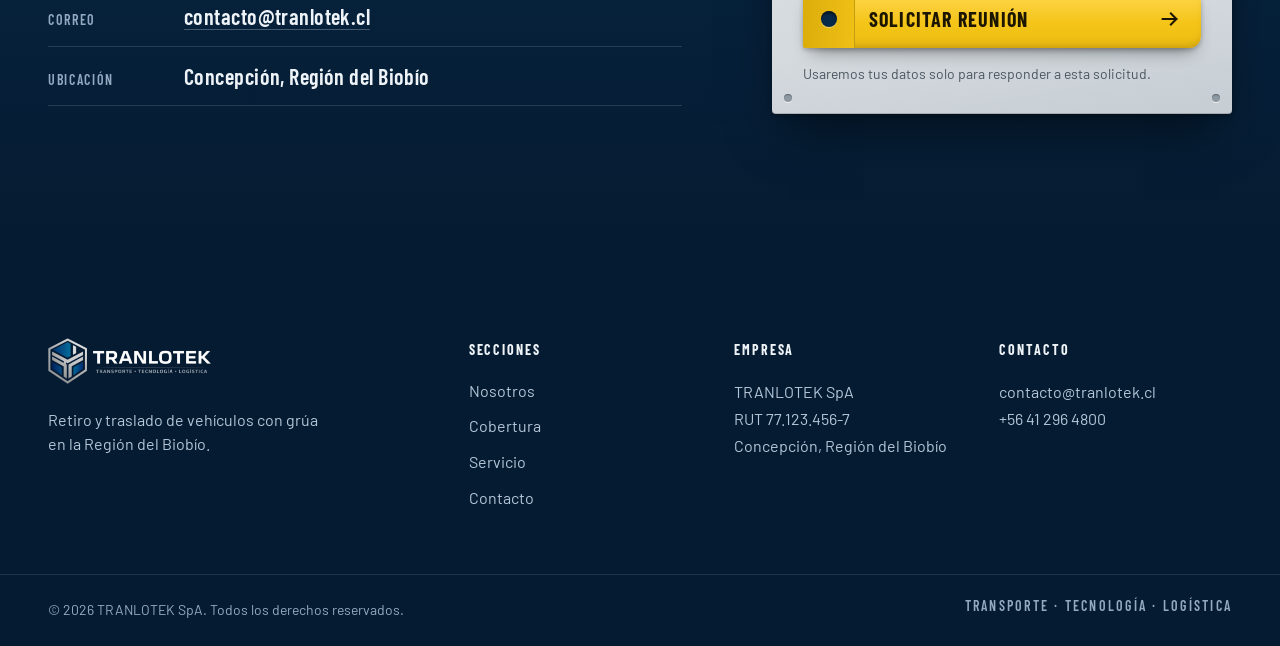
==== commit 6b3dbe0d: "Servicio: etapas en slides junto a la foto (desktop) - Desktop: título, bajada y foto a la izquierda" ====
--- a/index.html
+++ b/index.html
@@ -161,96 +161,56 @@
             <img src="assets/img/central-1024.webp" srcset="assets/img/central-800.webp 800w, assets/img/central-1024.webp 1024w" sizes="(max-width: 900px) 100vw, 720px" width="1024" height="502" loading="lazy" alt="Tres operadores de la central de TRANLOTEK trabajan frente a un muro de pantallas con el monitoreo de la flota en la provincia de Concepción.">
             <figcaption>Central de operaciones 24 h</figcaption>
           </figure>
-        </div>
-
-        <!-- Etapas del traslado: solo en desktop (ocultas bajo 900px) -->
-        <div class="custody" data-custody>
-          <aside class="rail" aria-label="Etapas del traslado">
-            <div class="rail__inner">
-              <ol class="rail__steps">
-                <li data-step="etapa-solicitud"><a href="#etapa-solicitud"><span class="rail__dot" aria-hidden="true"></span><span class="num">01</span> Solicitud<span class="rail__state" data-state></span></a></li>
-                <li data-step="etapa-retiro"><a href="#etapa-retiro"><span class="rail__dot" aria-hidden="true"></span><span class="num">02</span> Retiro<span class="rail__state" data-state></span></a></li>
-                <li data-step="etapa-traslado"><a href="#etapa-traslado"><span class="rail__dot" aria-hidden="true"></span><span class="num">03</span> Traslado<span class="rail__state" data-state></span></a></li>
-                <li data-step="etapa-entrega"><a href="#etapa-entrega"><span class="rail__dot" aria-hidden="true"></span><span class="num">04</span> Entrega<span class="rail__state" data-state></span></a></li>
-              </ol>
-              <span class="rail__track" aria-hidden="true"><span class="rail__fill" data-rail-fill></span></span>
-            </div>
-          </aside>
-
-          <div class="stages">
-            <article class="stage" id="etapa-solicitud" aria-labelledby="st1">
-              <header class="stage__head">
-                <span class="stage__num">01</span>
-                <h3 class="stage__name" id="st1">Solicitud</h3>
-              </header>
-              <p class="stage__line">La central recibe tu pedido a cualquier hora, todos los días.</p>
-              <div class="stage__services">
-                <div class="service">
-                  <h4>Central telefónica 24 h</h4>
-                  <p>Una sola línea para pedir un retiro, sin importar el día ni la hora.</p>
-                </div>
-                <div class="service">
-                  <h4>Coordinación del retiro</h4>
-                  <p>La central define el punto de retiro, el destino y la grúa que hará el servicio.</p>
-                </div>
-              </div>
-            </article>
-
-            <article class="stage" id="etapa-retiro" aria-labelledby="st2">
-              <header class="stage__head">
-                <span class="stage__num">02</span>
-                <h3 class="stage__name" id="st2">Retiro</h3>
-              </header>
-              <p class="stage__line">Una grúa de la flota llega al punto de retiro y carga el vehículo.</p>
-              <div class="stage__services">
-                <div class="service">
-                  <h4>Grúas para todo tipo de vehículos</h4>
-                  <p>Una flota de 25 grúas para retirar vehículos livianos y pesados.</p>
-                </div>
-                <div class="service">
-                  <h4>Carga asegurada</h4>
-                  <p>El vehículo se sube a la plataforma y se asegura antes de salir a ruta.</p>
-                </div>
-              </div>
-            </article>
-
-            <article class="stage" id="etapa-traslado" aria-labelledby="st3">
-              <header class="stage__head">
-                <span class="stage__num">03</span>
-                <h3 class="stage__name" id="st3">Traslado</h3>
-              </header>
-              <p class="stage__line">El vehículo viaja en plataforma, con la grúa visible en el GPS.</p>
-              <div class="stage__services">
-                <div class="service">
-                  <h4>Control GPS de toda la flota</h4>
-                  <p>El 100 % de las grúas opera con control GPS durante todo el trayecto.</p>
-                </div>
-                <div class="service">
-                  <h4>Traslado punto a punto</h4>
-                  <p>Del punto de retiro directo al destino acordado.</p>
-                </div>
-              </div>
-            </article>
-
-            <article class="stage" id="etapa-entrega" aria-labelledby="st4">
-              <header class="stage__head">
-                <span class="stage__num">04</span>
-                <h3 class="stage__name" id="st4">Entrega</h3>
-              </header>
-              <p class="stage__line">El vehículo llega a destino y el servicio queda registrado.</p>
-              <div class="stage__services">
-                <div class="service">
-                  <h4>Entrega en destino</h4>
-                  <p>La grúa descarga el vehículo en el lugar acordado.</p>
-                </div>
-                <div class="service">
-                  <h4>Reporte diario</h4>
-                  <p>Cada servicio queda informado en un reporte diario.</p>
-                </div>
-              </div>
-            </article>
+          <!-- Etapas del traslado: slides, solo en desktop (ocultas bajo 900px) -->
+          <div class="slides" data-slides>
+            <div class="slides__tabs" role="tablist" aria-label="Etapas del traslado">
+              <button class="slides__tab" type="button" role="tab" id="tab-etapa-solicitud" aria-controls="etapa-solicitud" aria-selected="true" tabindex="0"><span class="num">01</span>Solicitud</button>
+              <button class="slides__tab" type="button" role="tab" id="tab-etapa-retiro" aria-controls="etapa-retiro" aria-selected="false" tabindex="-1"><span class="num">02</span>Retiro</button>
+              <button class="slides__tab" type="button" role="tab" id="tab-etapa-traslado" aria-controls="etapa-traslado" aria-selected="false" tabindex="-1"><span class="num">03</span>Traslado</button>
+              <button class="slides__tab" type="button" role="tab" id="tab-etapa-entrega" aria-controls="etapa-entrega" aria-selected="false" tabindex="-1"><span class="num">04</span>Entrega</button>
+            </div>
+            <div class="slides__track">
+              <article class="slide is-active" id="etapa-solicitud" role="tabpanel" aria-labelledby="tab-etapa-solicitud">
+                <header class="slide__head"><span class="slide__num">01</span><h3 class="slide__name">Solicitud</h3></header>
+                <p class="slide__line">La central recibe tu pedido a cualquier hora, todos los días.</p>
+                <div class="slide__services">
+                  <div class="service"><h4>Central telefónica 24 h</h4><p>Una sola línea para pedir un retiro, sin importar el día ni la hora.</p></div>
+                  <div class="service"><h4>Coordinación del retiro</h4><p>La central define el punto de retiro, el destino y la grúa que hará el servicio.</p></div>
+                </div>
+              </article>
+              <article class="slide" id="etapa-retiro" role="tabpanel" aria-labelledby="tab-etapa-retiro">
+                <header class="slide__head"><span class="slide__num">02</span><h3 class="slide__name">Retiro</h3></header>
+                <p class="slide__line">Una grúa de la flota llega al punto de retiro y carga el vehículo.</p>
+                <div class="slide__services">
+                  <div class="service"><h4>Grúas para todo tipo de vehículos</h4><p>Una flota de 25 grúas para retirar vehículos livianos y pesados.</p></div>
+                  <div class="service"><h4>Carga asegurada</h4><p>El vehículo se sube a la plataforma y se asegura antes de salir a ruta.</p></div>
+                </div>
+              </article>
+              <article class="slide" id="etapa-traslado" role="tabpanel" aria-labelledby="tab-etapa-traslado">
+                <header class="slide__head"><span class="slide__num">03</span><h3 class="slide__name">Traslado</h3></header>
+                <p class="slide__line">El vehículo viaja en plataforma, con la grúa visible en el GPS.</p>
+                <div class="slide__services">
+                  <div class="service"><h4>Control GPS de toda la flota</h4><p>El 100 % de las grúas opera con control GPS durante todo el trayecto.</p></div>
+                  <div class="service"><h4>Traslado punto a punto</h4><p>Del punto de retiro directo al destino acordado.</p></div>
+                </div>
+              </article>
+              <article class="slide" id="etapa-entrega" role="tabpanel" aria-labelledby="tab-etapa-entrega">
+                <header class="slide__head"><span class="slide__num">04</span><h3 class="slide__name">Entrega</h3></header>
+                <p class="slide__line">El vehículo llega a destino y el servicio queda registrado.</p>
+                <div class="slide__services">
+                  <div class="service"><h4>Entrega en destino</h4><p>La grúa descarga el vehículo en el lugar acordado.</p></div>
+                  <div class="service"><h4>Reporte diario</h4><p>Cada servicio queda informado en un reporte diario.</p></div>
+                </div>
+              </article>
+            </div>
+            <div class="slides__nav">
+              <button class="slides__btn" type="button" aria-label="Etapa anterior" data-slides-prev disabled><svg aria-hidden="true" viewBox="0 0 24 24" width="20" height="20"><path d="M20 12H5m6-6-6 6 6 6" fill="none" stroke="currentColor" stroke-width="2.2" stroke-linecap="square"/></svg></button>
+              <button class="slides__btn" type="button" aria-label="Etapa siguiente" data-slides-next><svg aria-hidden="true" viewBox="0 0 24 24" width="20" height="20"><path d="M4 12h15m-6-6 6 6-6 6" fill="none" stroke="currentColor" stroke-width="2.2" stroke-linecap="square"/></svg></button>
+              <p class="slides__count"><span data-slides-current>01</span> / 04</p>
+            </div>
           </div>
         </div>
+
       </div>
     </section>
 
--- a/assets/css/styles.css
+++ b/assets/css/styles.css
@@ -255,39 +255,47 @@
 .services__photo{margin-right:calc(-1 * var(--gutter));margin-bottom:calc(-1 * clamp(40px,5vw,72px))}
 .services__photo img{width:100%;height:auto;aspect-ratio:1024/502;object-fit:cover;border-radius:2px}
 .services__lead{margin-top:var(--s-6);max-width:44ch;font-size:1.1875rem;line-height:1.55;color:var(--ink-2)}
-.custody{margin-top:clamp(64px,8vw,128px);display:grid;grid-template-columns:minmax(0,5fr) minmax(0,7fr);gap:clamp(32px,5vw,80px)}
-.rail{position:relative}
-.rail__inner{position:sticky;top:calc(var(--masthead) + 40px);max-width:280px;padding-left:0}
-.rail__steps{position:relative;z-index:1;display:grid;gap:0}
-.rail__steps a{display:grid;grid-template-columns:28px auto auto 1fr;align-items:center;column-gap:10px;padding:14px 0;font:700 1.25rem/1.1 var(--f-cond);letter-spacing:.05em;text-transform:uppercase;text-decoration:none;color:var(--ink-3);transition:color .3s}
-.rail__steps .num{font-weight:600;font-size:1rem;color:var(--ink-3)}
-.rail__dot{width:16px;height:16px;margin-left:5px;border-radius:50%;background:var(--concrete);border:2px solid var(--ink-3);transition:background-color .3s,border-color .3s,transform .4s var(--ease-out)}
-.rail__state{grid-column:4;justify-self:end;font:600 .8rem/1 var(--f-cond);letter-spacing:.1em;color:var(--ink-3)}
-.rail__steps li.is-done a{color:var(--ink-2)}
-.rail__steps li.is-done .rail__dot{background:var(--door);border-color:var(--door)}
-.rail__steps li.is-active a{color:var(--ink)}
-.rail__steps li.is-active .rail__dot{background:var(--seal);border-color:var(--seal-ink);transform:scale(1.2)}
-.rail__steps li.is-active .rail__state{color:var(--ink)}
-.rail__steps a:hover{color:var(--ink)}
-.rail__track{position:absolute;z-index:0;left:12px;top:31px;bottom:30px;width:2px;background:var(--rule)}
-.rail__fill{position:absolute;inset:0;background:var(--door);transform-origin:top;transform:scaleY(var(--p,0))}
-
-.stage{scroll-margin-top:16px;padding:clamp(28px,3vw,40px) 0 clamp(56px,6vw,96px);border-top:2px solid var(--ink)}
-.stage__head{display:flex;align-items:baseline;gap:clamp(16px,2vw,28px)}
-.stage__num{font:600 1.25rem/1 var(--f-cond);letter-spacing:.06em;color:var(--ink-3);font-variant-numeric:tabular-nums}
-.stage__name{font:800 clamp(2.75rem,1.6rem + 3.6vw,5rem)/.9 var(--f-display);text-transform:uppercase;letter-spacing:.005em;overflow-wrap:anywhere}
-.stage__line{margin-top:var(--s-5);max-width:48ch;font-size:1.1875rem;line-height:1.5;color:var(--ink-2)}
 .services__photo figcaption{margin-top:var(--s-3);font:600 .875rem/1 var(--f-cond);letter-spacing:.12em;text-transform:uppercase;color:var(--ink-3)}
-@media (min-width:901px){
-  /* Desktop: misma proporción 5/7 y centrado que Cobertura; la foto queda dentro del ancho del sitio */
-  .services__intro{grid-template-columns:minmax(0,5fr) minmax(0,7fr);gap:clamp(32px,5vw,80px);align-items:center}
-  .services__photo{margin:0}
-}
-.stage__services{margin-top:var(--s-7);display:grid;grid-template-columns:1fr 1fr;gap:var(--s-6) clamp(24px,4vw,56px)}
+
+/* Etapas en slides (solo desktop) */
+.slides{min-width:0}
+.slides__tabs{display:grid;grid-template-columns:repeat(4,1fr);gap:6px}
+.slides__tab{position:relative;display:flex;align-items:baseline;gap:6px;padding:14px 0 0;border:0;background:none;cursor:pointer;text-align:left;font:700 .9375rem/1.1 var(--f-cond);letter-spacing:.05em;text-transform:uppercase;color:var(--ink-3);transition:color .3s}
+.slides__tab::before{content:"";position:absolute;top:0;left:0;right:0;height:4px;background:var(--rule);transition:background-color .3s}
+.slides__tab .num{font-weight:600;font-size:.8125rem;font-variant-numeric:tabular-nums}
+.slides__tab:hover{color:var(--ink)}
+.slides__tab.is-done{color:var(--ink-2)}
+.slides__tab.is-done::before{background:var(--door)}
+.slides__tab[aria-selected="true"]{color:var(--ink)}
+.slides__tab[aria-selected="true"]::before{background:var(--seal-deep)}
+.slides__track{margin-top:var(--s-6)}
+.slide + .slide{margin-top:var(--s-7)}
+.js .slides__track{display:grid}
+.js .slide{grid-area:1/1;margin:0;transition:opacity .45s var(--ease-out),transform .45s var(--ease-out),visibility 0s}
+.js .slide:not(.is-active){visibility:hidden;opacity:0;transform:translateX(var(--from,24px));transition:opacity .2s,transform .2s,visibility 0s .2s}
+.slide__head{display:flex;align-items:baseline;gap:14px}
+.slide__num{font:600 1.125rem/1 var(--f-cond);letter-spacing:.06em;color:var(--ink-3);font-variant-numeric:tabular-nums}
+.slide__name{font:800 clamp(2.5rem,1.4rem + 2.6vw,4rem)/.9 var(--f-display);text-transform:uppercase;letter-spacing:.005em}
+.slide__line{margin-top:var(--s-4);max-width:40ch;font-size:1.1875rem;line-height:1.5;color:var(--ink-2)}
+.slide__services{margin-top:var(--s-6);display:grid;gap:var(--s-5)}
 .service{padding-top:var(--s-4);border-top:1px solid var(--rule)}
 .service h4{font:600 1.3125rem/1.25 var(--f-body);color:var(--ink);text-wrap:balance}
 .service p{margin-top:var(--s-3);max-width:46ch;color:var(--ink-2)}
-.stage:last-child{padding-bottom:0}
+.slides__nav{display:none}
+.js .slides__nav{display:flex;align-items:center;gap:var(--s-3);margin-top:var(--s-6)}
+.slides__btn{display:grid;place-items:center;width:52px;height:52px;border:2px solid var(--ink);border-radius:2px;background:transparent;color:var(--ink);cursor:pointer;transition:background-color .2s,color .2s,opacity .2s}
+.slides__btn:hover:not(:disabled){background:var(--ink);color:var(--concrete)}
+.slides__btn:active:not(:disabled){transform:translateY(1px)}
+.slides__btn:disabled{opacity:.3;cursor:default}
+.slides__count{margin-left:auto;font:600 1rem/1 var(--f-cond);letter-spacing:.08em;color:var(--ink-3);font-variant-numeric:tabular-nums}
+.slides__count span{color:var(--ink)}
+@media (min-width:901px){
+  /* Desktop: título, bajada e imagen a la izquierda; etapas en slides a la derecha */
+  .services__intro{grid-template-columns:minmax(0,7fr) minmax(0,5fr);grid-template-areas:"copy slides" "photo slides";gap:var(--s-6) clamp(48px,6vw,96px);align-items:start}
+  .services__copy{grid-area:copy}
+  .services__photo{grid-area:photo;margin:0}
+  .slides{grid-area:slides;align-self:end}
+}
 
 
 /* ---------- Contacto ---------- */
@@ -382,23 +390,7 @@
   .services__intro{grid-template-columns:1fr}
   .services__photo{margin-inline:calc(-1 * var(--gutter));margin-bottom:0}
   .services__photo figcaption{padding-inline:var(--gutter)}
-  .custody{display:none}
-  .custody{grid-template-columns:1fr;gap:0}
-  .rail{position:sticky;top:var(--masthead);z-index:5;margin-inline:calc(-1 * var(--gutter));background:rgba(231,234,233,.94);backdrop-filter:saturate(1.2) blur(8px);-webkit-backdrop-filter:saturate(1.2) blur(8px);border-bottom:1px solid var(--rule)}
-  .rail__inner{position:static;padding:10px var(--gutter)}
-  .rail__steps{grid-template-columns:repeat(4,1fr);gap:6px}
-  .rail__steps a{grid-template-columns:auto;justify-items:start;row-gap:6px;padding:4px 0;font-size:.8125rem;letter-spacing:.02em;overflow:hidden;text-overflow:ellipsis;white-space:nowrap}
-  .rail__steps a .num{display:none}
-  .rail__dot{display:none}
-  .rail__state{display:none}
-  .rail__steps li{position:relative;padding-top:8px}
-  .rail__steps li::before{content:"";position:absolute;top:0;left:0;right:0;height:4px;background:var(--rule);transition:background-color .3s}
-  .rail__steps li.is-done::before{background:var(--door)}
-  .rail__steps li.is-active::before{background:var(--seal-deep)}
-  .rail__track{display:none}
-  .stage:first-child{border-top:0}
-  .stage__line{margin-left:0}
-  .stage__services{grid-template-columns:1fr}
+  .slides{display:none}
   .contact{padding-top:var(--section)}
   .contact__grid{grid-template-columns:1fr;row-gap:40px}
   .contact__plate{margin-top:120px}
@@ -445,7 +437,7 @@
   *,*::before,*::after{animation-duration:.01ms!important;animation-iteration-count:1!important;transition-duration:.01ms!important;transition-delay:0s!important}
 }
 @media print{
-  .masthead,.rail,.contact-form,.boom,.rigging,.wa-bubble{display:none}
+  .masthead,.slides,.contact-form,.boom,.rigging,.wa-bubble{display:none}
   .hero,.deep,.crane{background:#fff!important;color:#000}
 }
 
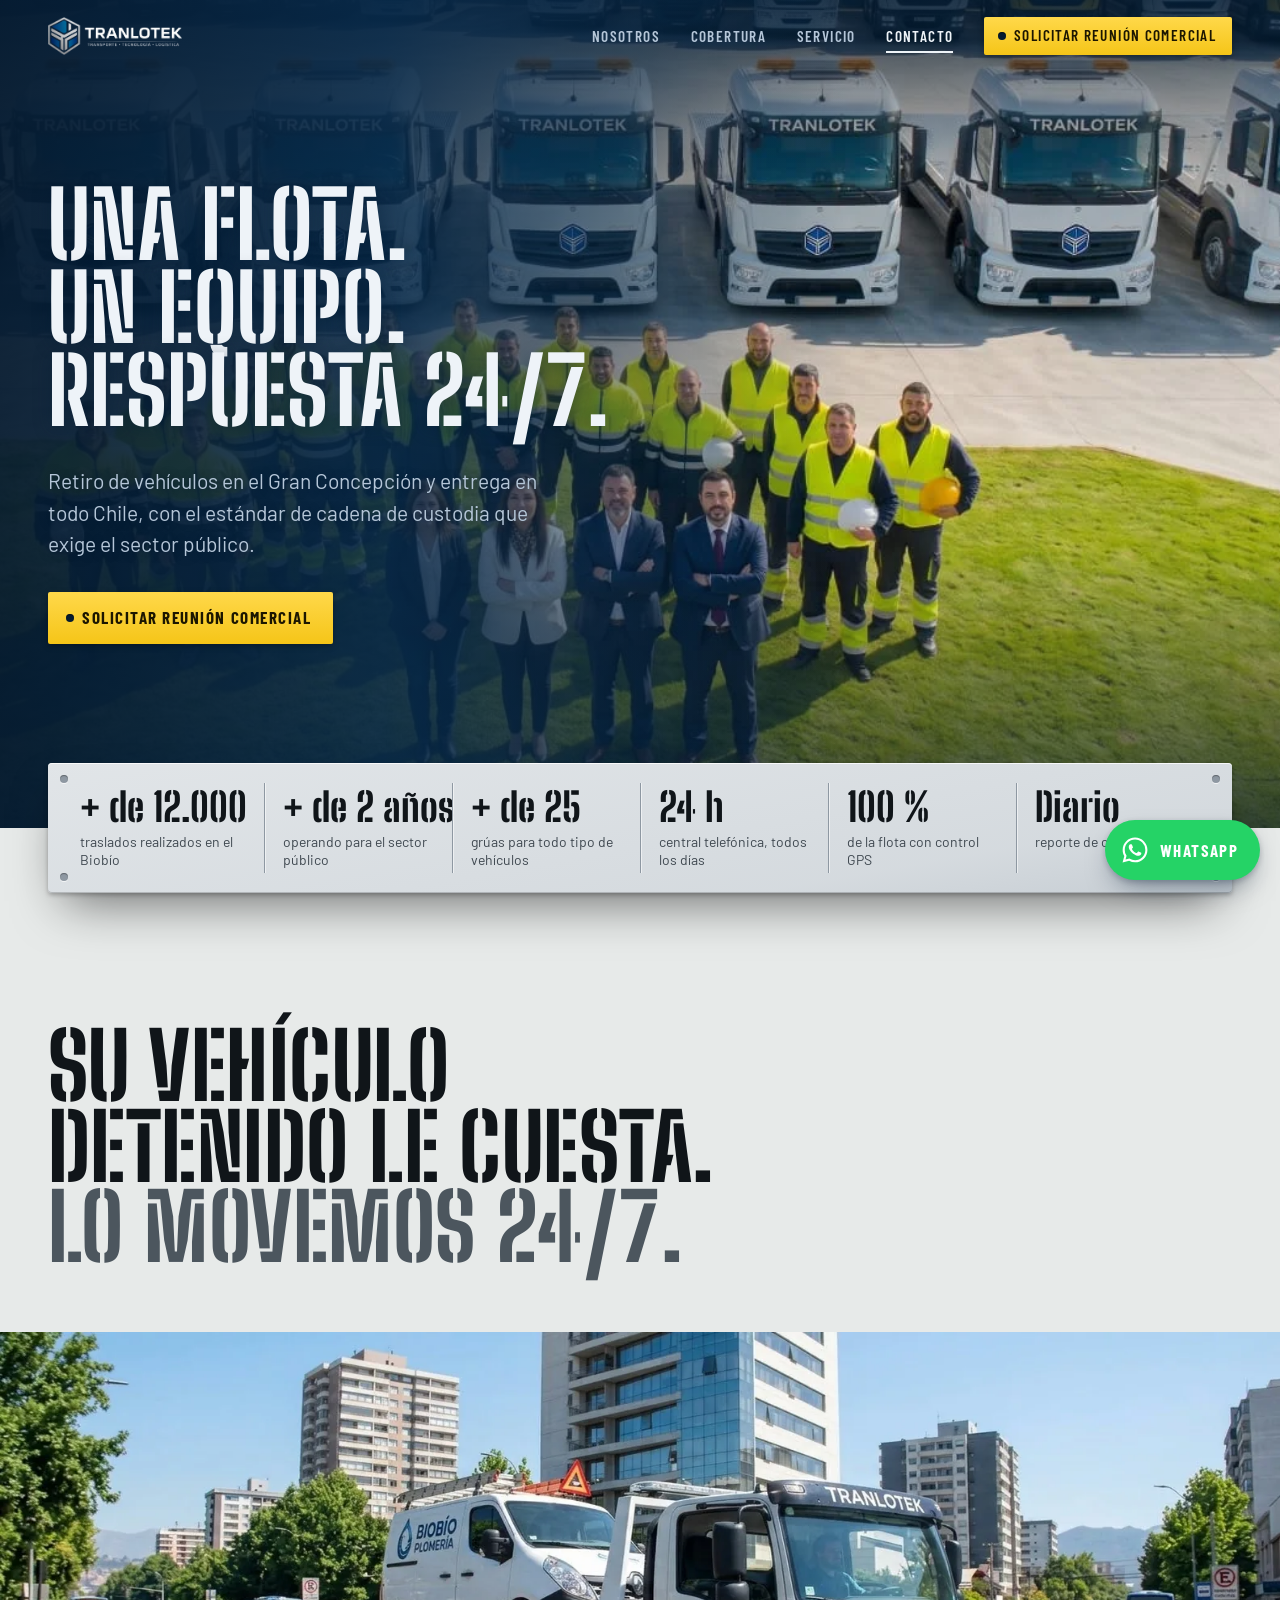
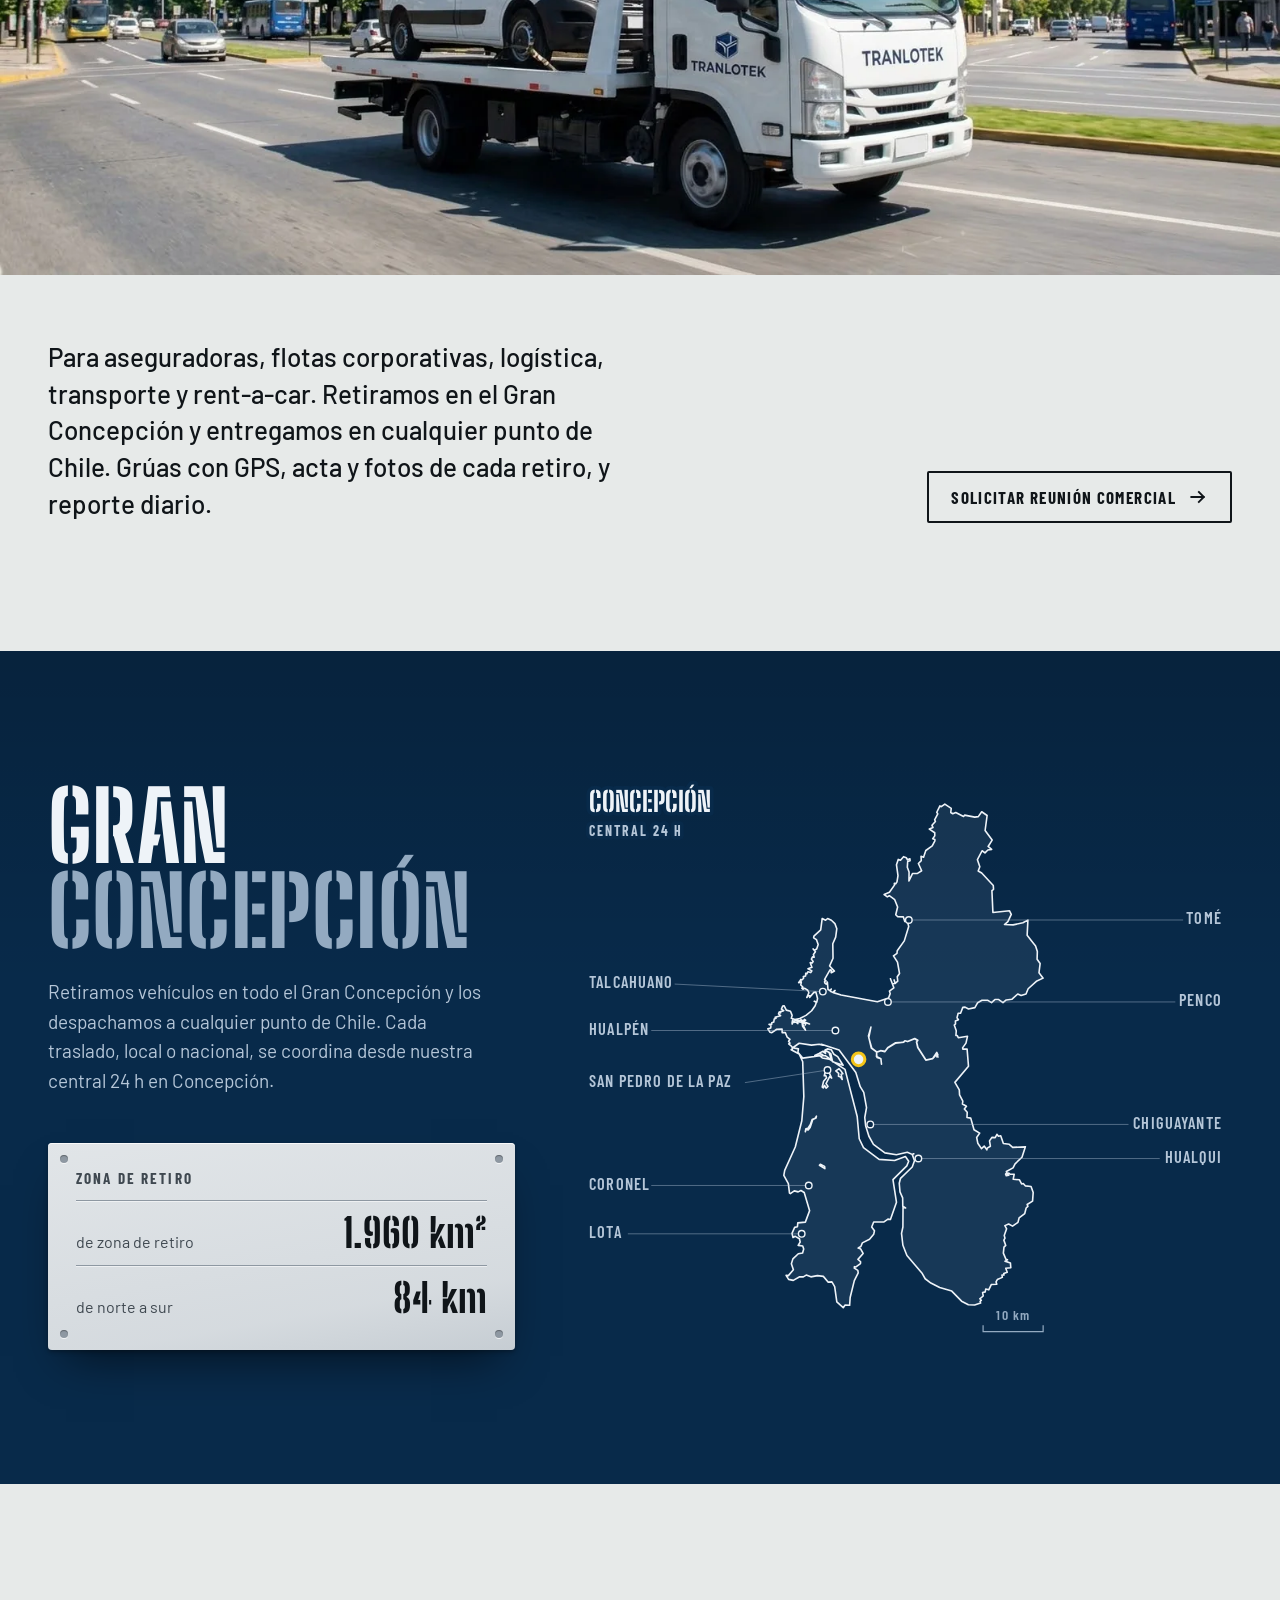
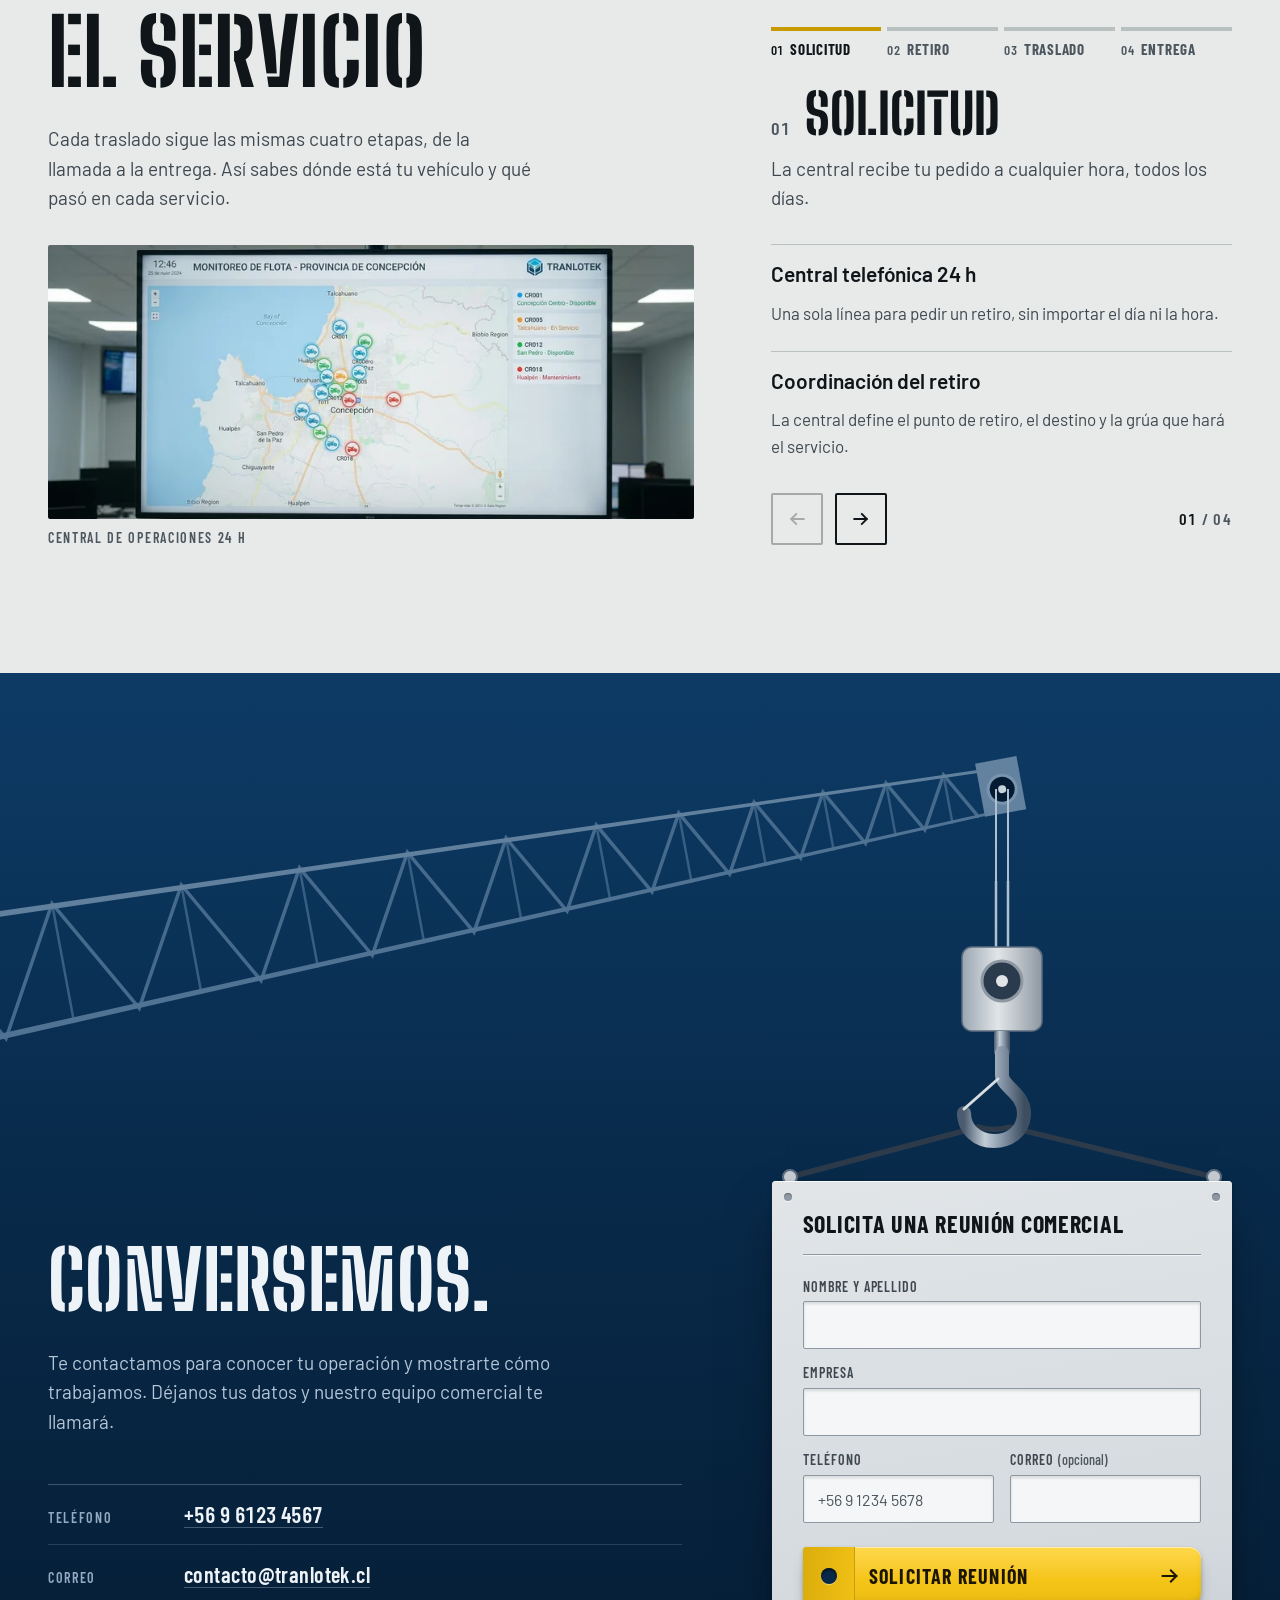
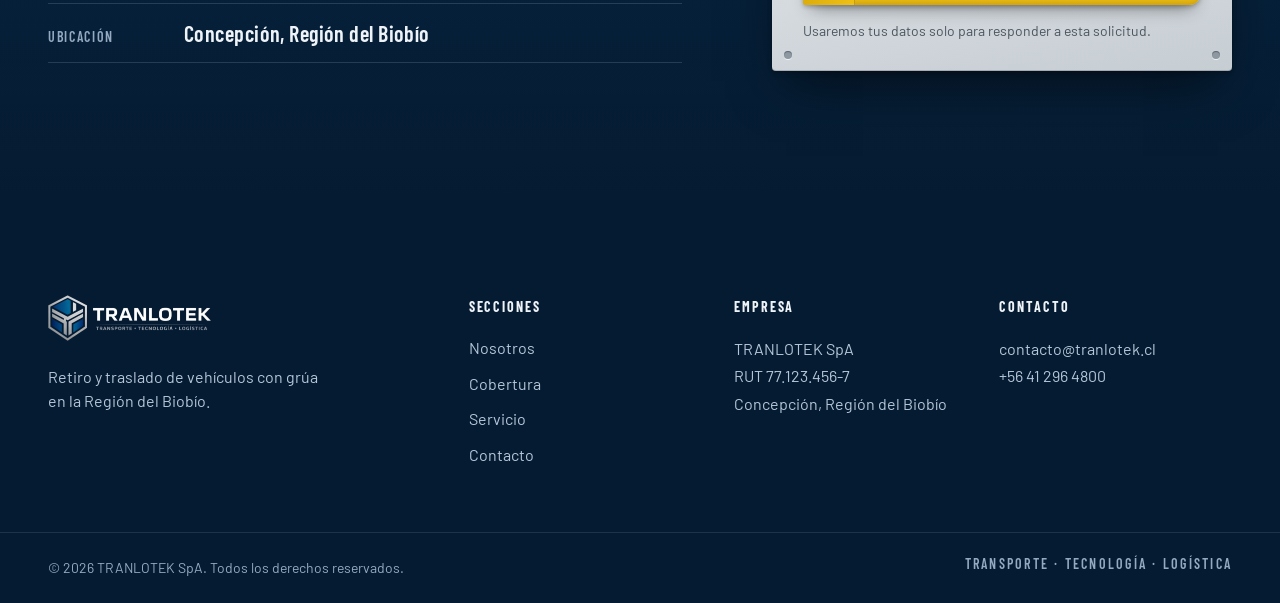
==== commit a0df4f33: "Servicio: nueva imagen de monitoreo de flota Co-Authored-By: Claude Opus 5.5 <noreply@anthropic.com>" ====
--- a/index.html
+++ b/index.html
@@ -158,7 +158,7 @@
             <p class="services__lead">Cada traslado sigue las mismas cuatro etapas, de la llamada a la entrega. Así sabes dónde está tu vehículo y qué pasó en cada servicio.</p>
           </div>
           <figure class="services__photo">
-            <img src="assets/img/central-1024.webp" srcset="assets/img/central-800.webp 800w, assets/img/central-1024.webp 1024w" sizes="(max-width: 900px) 100vw, 720px" width="1024" height="502" loading="lazy" alt="Tres operadores de la central de TRANLOTEK trabajan frente a un muro de pantallas con el monitoreo de la flota en la provincia de Concepción.">
+            <img src="assets/img/central-1584.webp" srcset="assets/img/central-800.webp 800w, assets/img/central-1584.webp 1584w" sizes="(max-width: 900px) 100vw, 720px" width="1584" height="672" loading="lazy" alt="Pantalla de la central de TRANLOTEK con el monitoreo en vivo de la flota de grúas en la provincia de Concepción.">
             <figcaption>Central de operaciones 24 h</figcaption>
           </figure>
           <!-- Etapas del traslado: slides, solo en desktop (ocultas bajo 900px) -->
--- a/assets/css/styles.css
+++ b/assets/css/styles.css
@@ -253,7 +253,7 @@
 .services{padding-block:var(--section)}
 .services__intro{display:grid;grid-template-columns:minmax(0,4fr) minmax(0,8fr);gap:var(--s-7) clamp(32px,4vw,64px);align-items:end}
 .services__photo{margin-right:calc(-1 * var(--gutter));margin-bottom:calc(-1 * clamp(40px,5vw,72px))}
-.services__photo img{width:100%;height:auto;aspect-ratio:1024/502;object-fit:cover;border-radius:2px}
+.services__photo img{width:100%;height:auto;aspect-ratio:1584/672;object-fit:cover;border-radius:2px}
 .services__lead{margin-top:var(--s-6);max-width:44ch;font-size:1.1875rem;line-height:1.55;color:var(--ink-2)}
 .services__photo figcaption{margin-top:var(--s-3);font:600 .875rem/1 var(--f-cond);letter-spacing:.12em;text-transform:uppercase;color:var(--ink-3)}
 
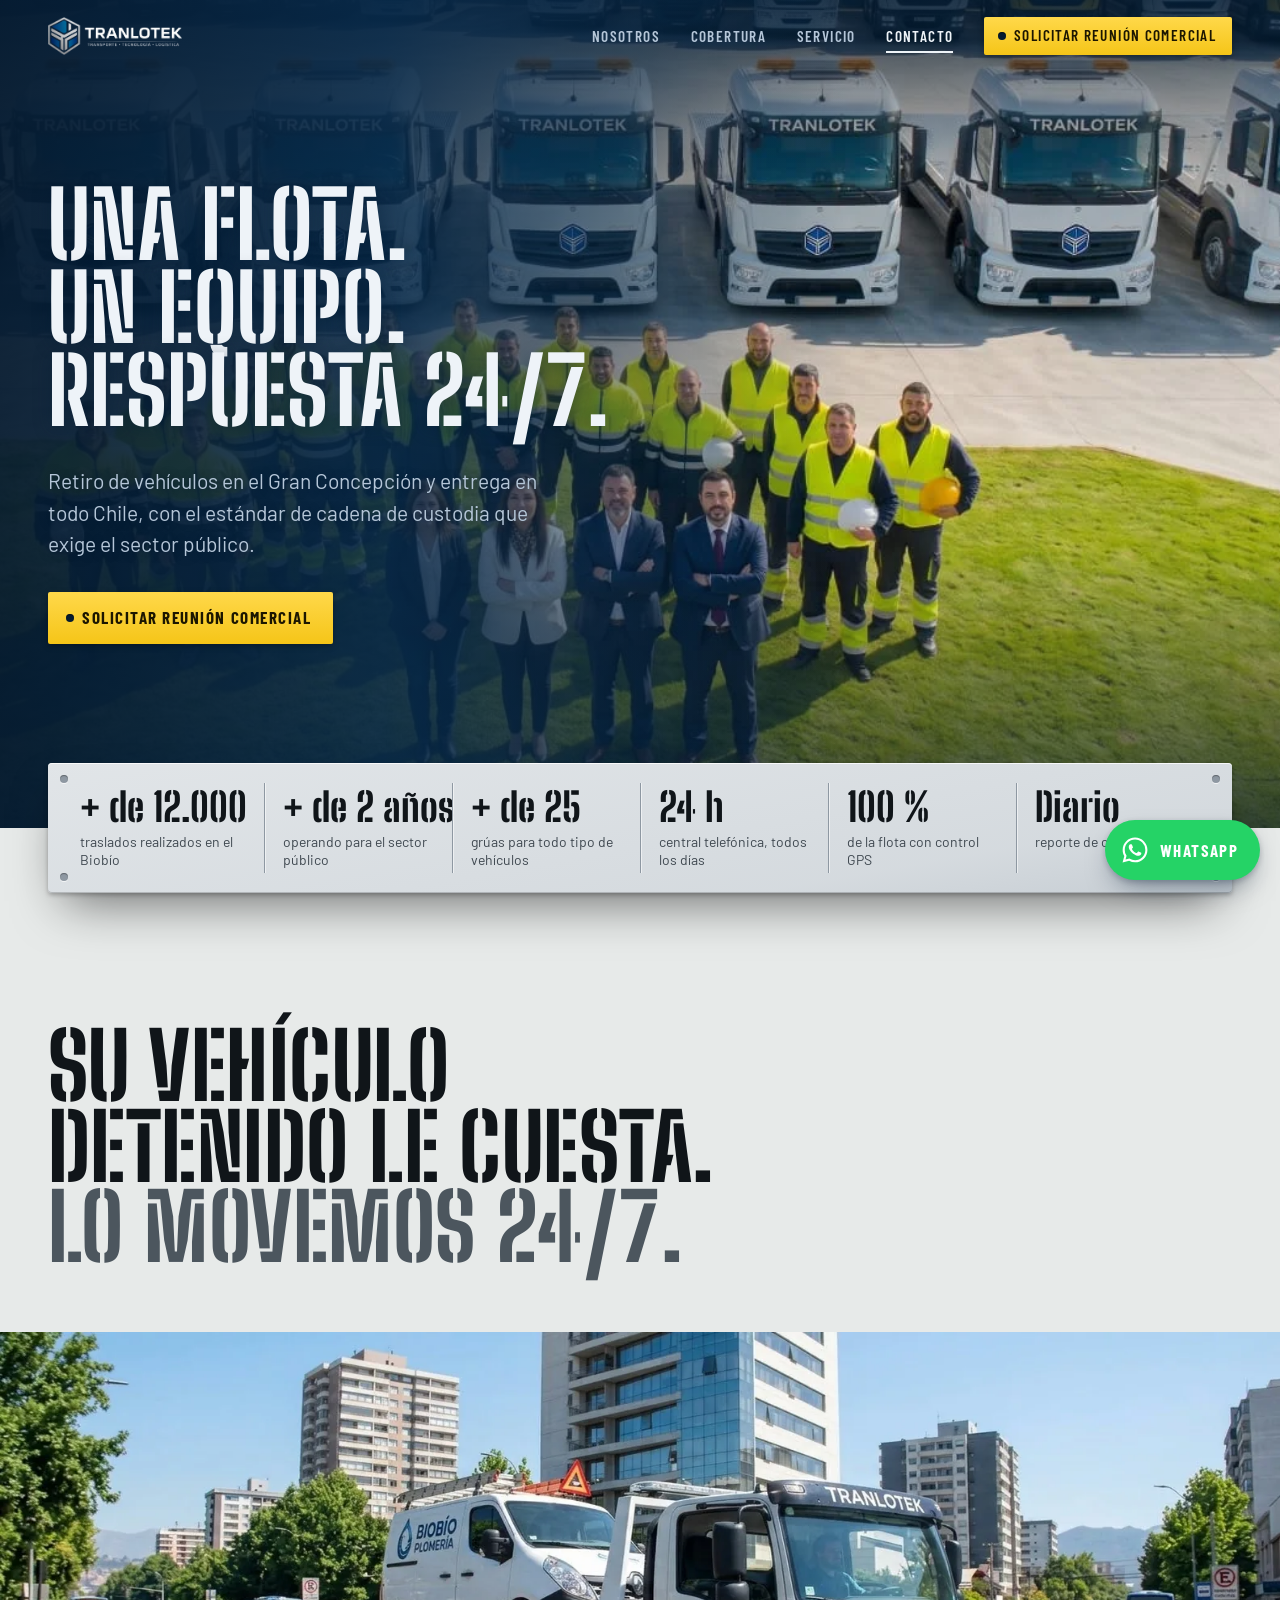
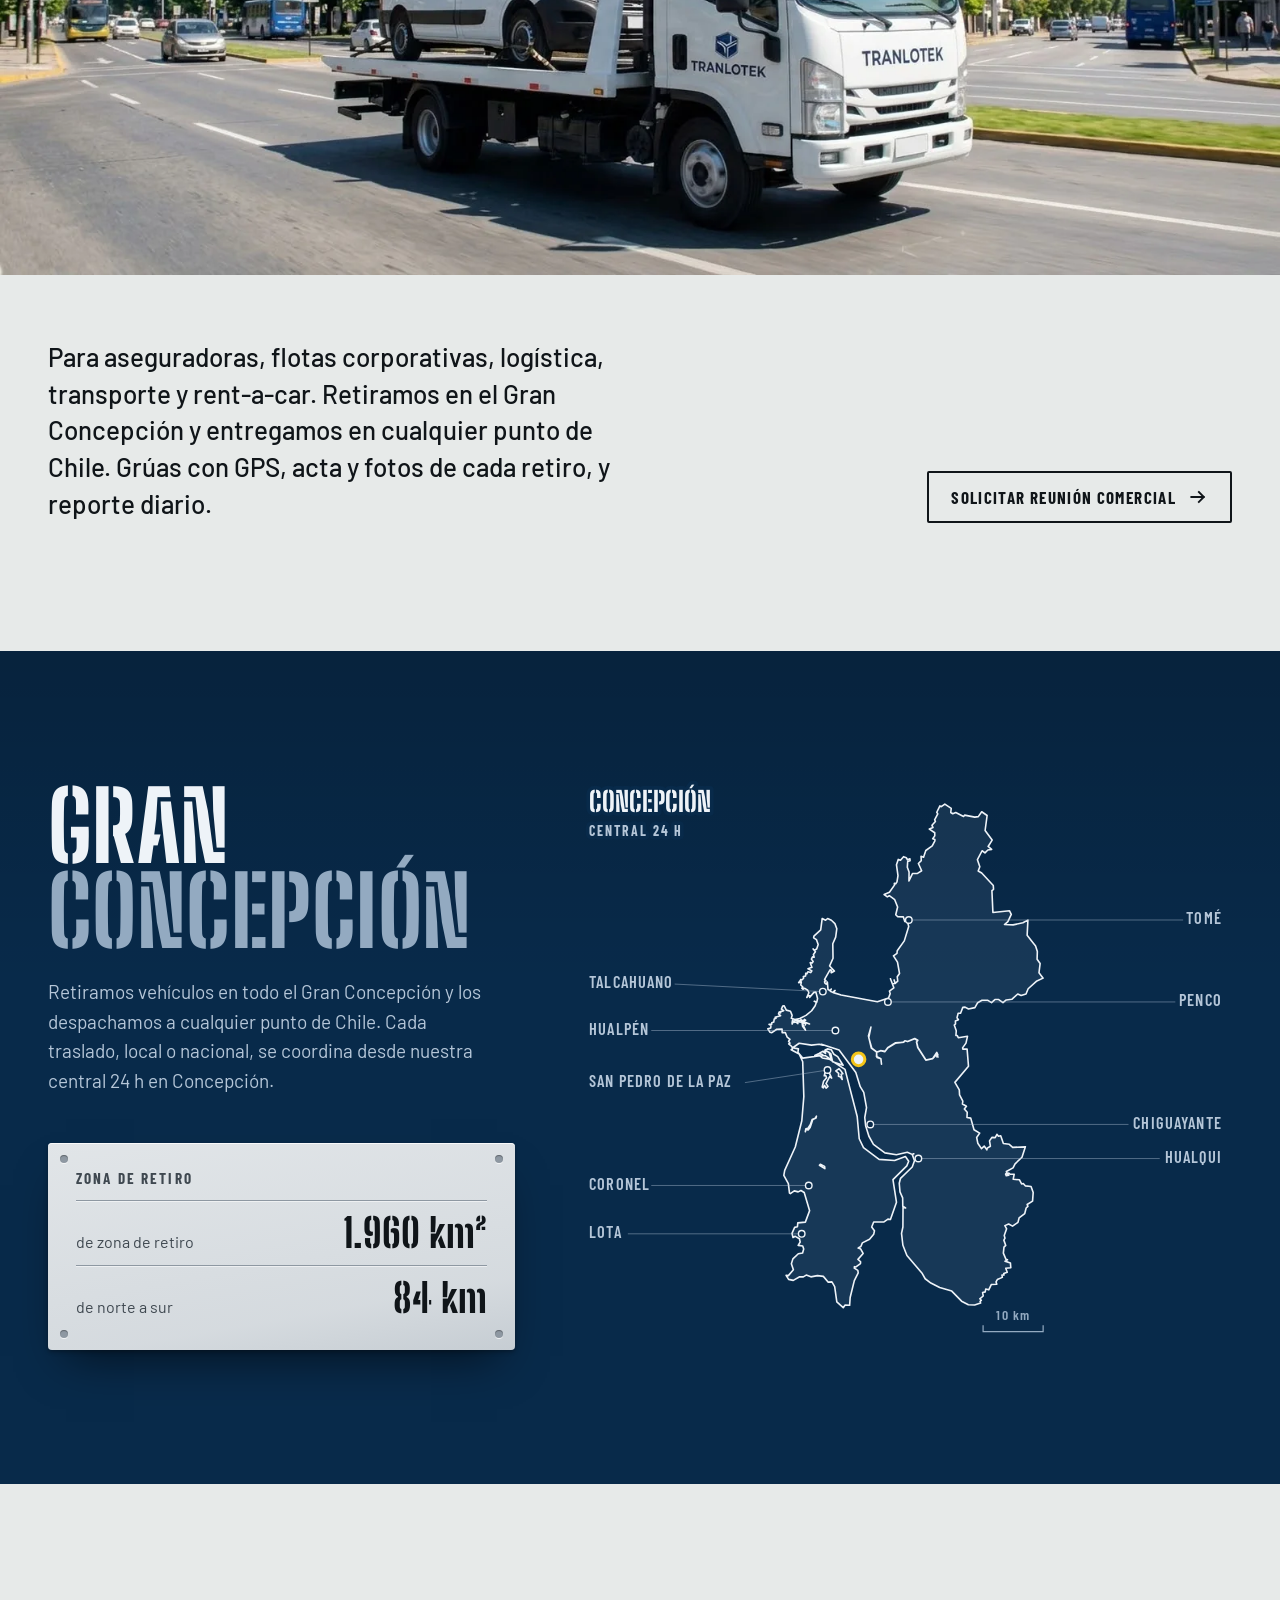
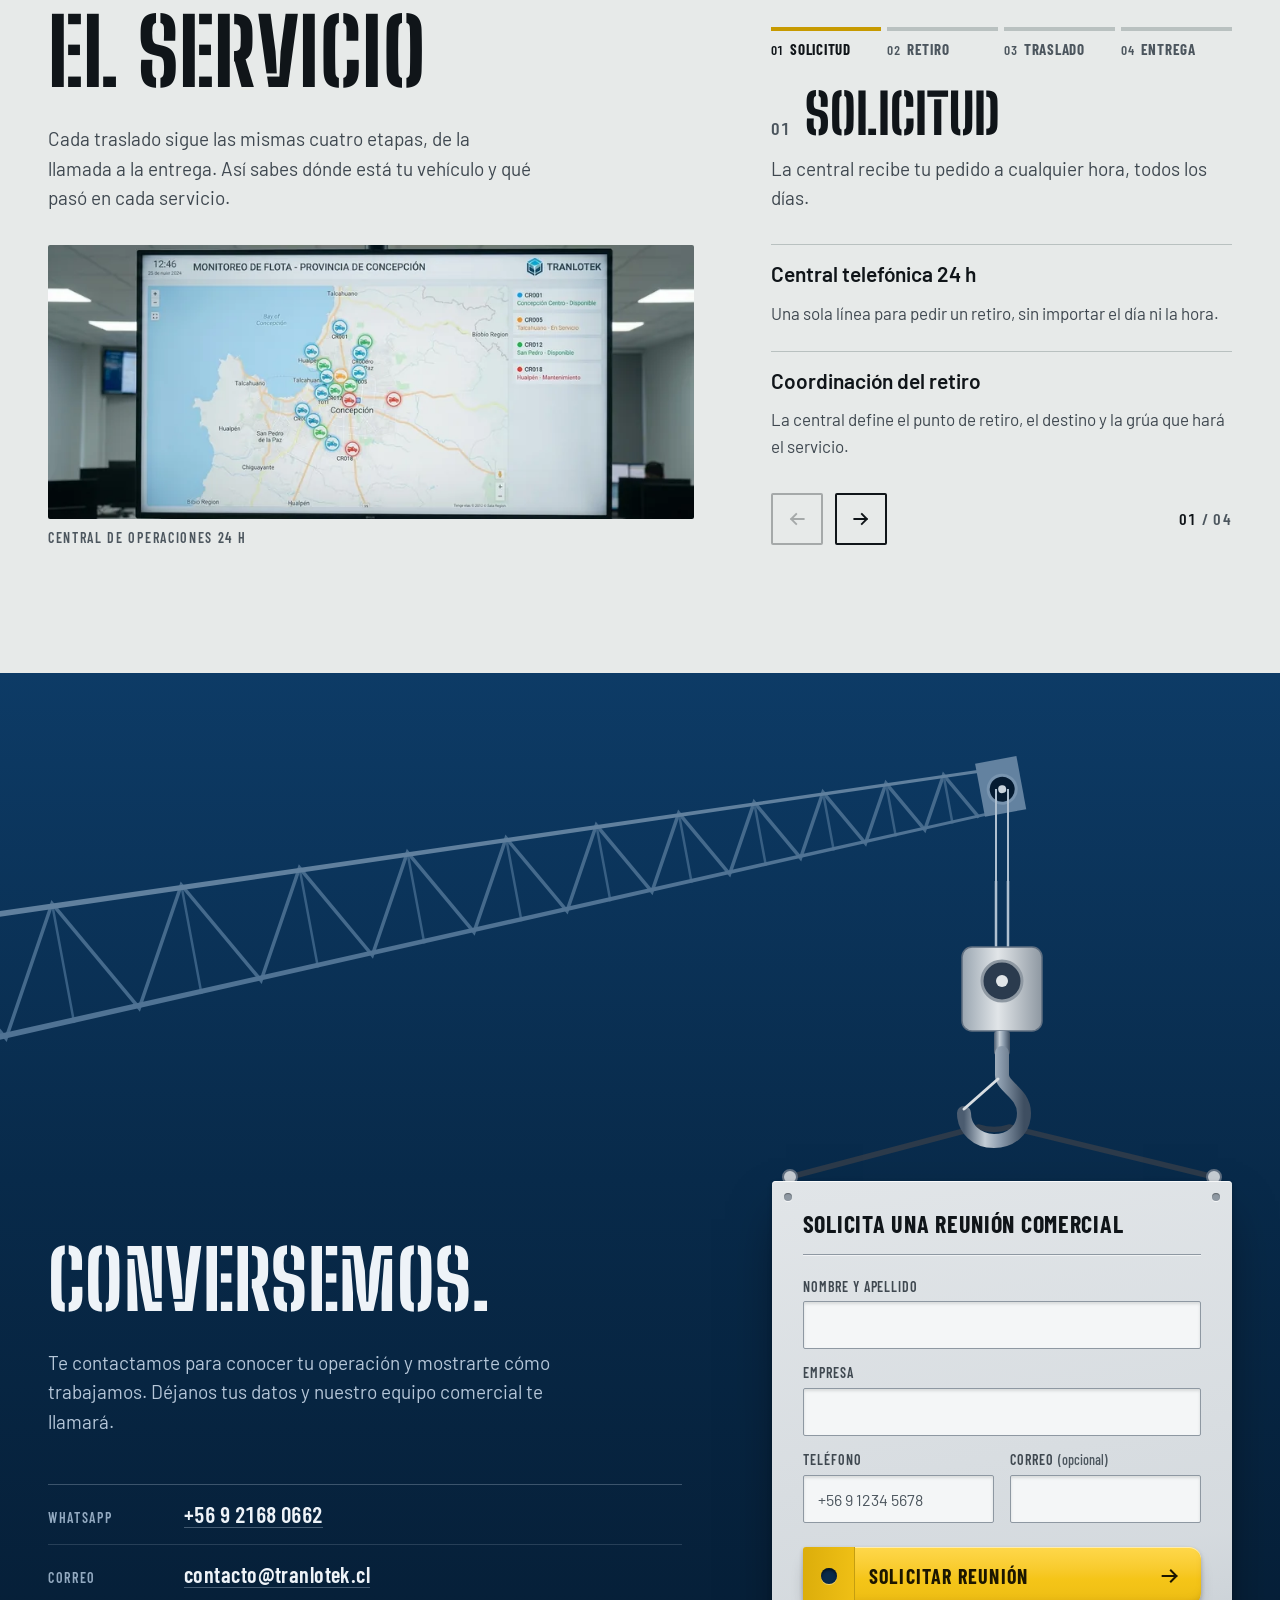
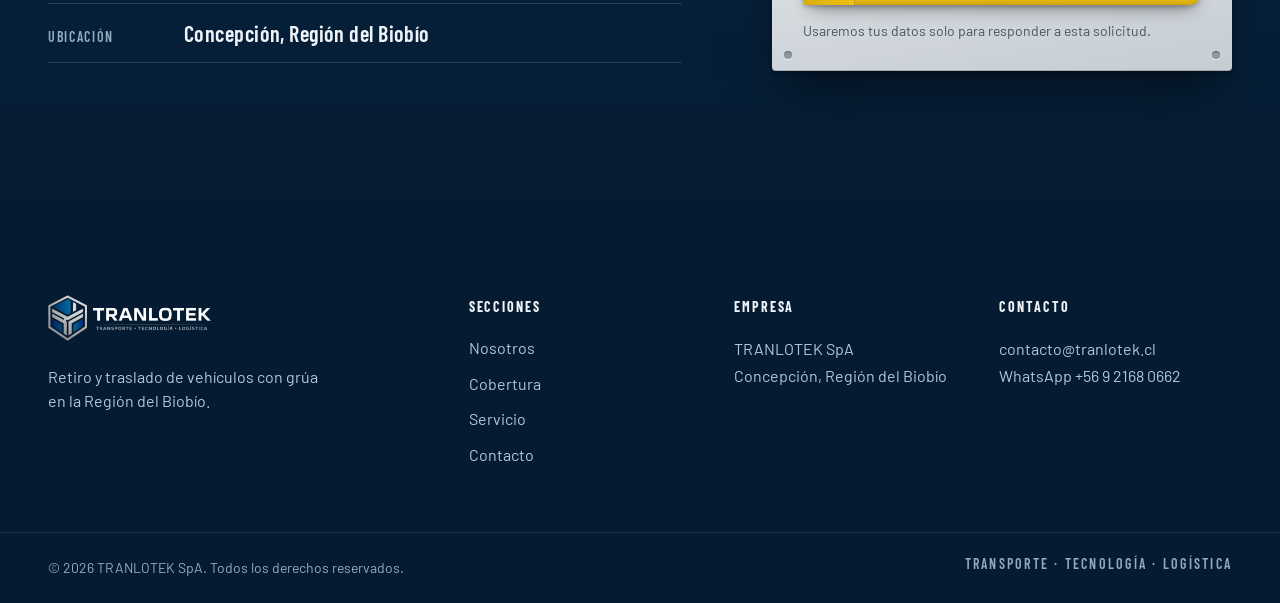
==== commit e528d930: "Contacto: WhatsApp real, sin teléfono de central y RUT oculto Co-Authored-By: Claude Opus 5.5 <norep" ====
--- a/index.html
+++ b/index.html
@@ -15,11 +15,12 @@
   <meta property="og:title" content="TRANLOTEK · Retiro y traslado de vehículos con grúa">
   <meta property="og:description" content="12.000 traslados realizados en el Biobío. 25 grúas, central 24 h y control GPS en toda la flota.">
   <meta property="og:url" content="https://tranlotek.com/">
-  <meta property="og:image" content="https://tranlotek.com/assets/img/hero-1200.webp">
+  <meta property="og:image" content="https://tranlotek.com/assets/img/og-1200x630.jpg">
+  <meta property="og:image:width" content="1200">
+  <meta property="og:image:height" content="630">
   <link rel="preload" href="assets/fonts/big-shoulders-stencil-display-800.woff2" as="font" type="font/woff2" crossorigin>
   <link rel="preload" href="assets/fonts/barlow-400.woff2" as="font" type="font/woff2" crossorigin>
   <link rel="stylesheet" href="assets/css/styles.css">
-  <!-- REEMPLAZAR: teléfono provisorio en el JSON-LD -->
   <script type="application/ld+json">
   {
     "@context": "https://schema.org",
@@ -30,7 +31,6 @@
     "image": "https://tranlotek.com/assets/img/hero-1200.webp",
     "description": "Retiro y traslado de vehículos con grúa en la Región del Biobío.",
     "email": "contacto@tranlotek.cl",
-    "telephone": "+56412964800",
     "address": {"@type": "PostalAddress", "addressLocality": "Concepción", "addressRegion": "Región del Biobío", "addressCountry": "CL"},
     "areaServed": {"@type": "AdministrativeArea", "name": "Región del Biobío"},
     "openingHoursSpecification": {"@type": "OpeningHoursSpecification", "dayOfWeek": ["Monday","Tuesday","Wednesday","Thursday","Friday","Saturday","Sunday"], "opens": "00:00", "closes": "23:59"}
@@ -55,8 +55,7 @@
           <li><a href="#cobertura">Cobertura</a></li>
           <li><a href="#servicio">Servicio</a></li>
           <li><a href="#conversemos">Contacto</a></li>
-          <!-- REEMPLAZAR: WhatsApp provisorio -->
-          <li class="nav__cta"><a class="tag-link" href="https://wa.me/56961234567?text=Hola%2C%20quiero%20solicitar%20una%20reuni%C3%B3n%20comercial%20con%20TRANLOTEK." target="_blank" rel="noopener" data-placeholder="whatsapp">Solicitar reunión comercial</a></li>
+          <li class="nav__cta"><a class="tag-link" href="https://wa.me/56921680662?text=Hola%2C%20quiero%20solicitar%20una%20reuni%C3%B3n%20comercial%20con%20TRANLOTEK." target="_blank" rel="noopener">Solicitar reunión comercial</a></li>
         </ul>
       </nav>
     </div>
@@ -76,8 +75,7 @@
           <h1 class="hero__title" id="hero-title">Una flota. Un equipo. Respuesta 24/7.</h1>
           <p class="hero__lead">Retiro de vehículos en el Gran Concepción y entrega en todo Chile, con el estándar de cadena de custodia que exige el sector público.</p>
           <div class="hero__actions">
-            <!-- REEMPLAZAR: WhatsApp provisorio -->
-            <a class="tag-link hero__cta" href="https://wa.me/56961234567?text=Hola%2C%20quiero%20solicitar%20una%20reuni%C3%B3n%20comercial%20con%20TRANLOTEK." target="_blank" rel="noopener" data-placeholder="whatsapp">Solicitar reunión comercial</a>
+            <a class="tag-link hero__cta" href="https://wa.me/56921680662?text=Hola%2C%20quiero%20solicitar%20una%20reuni%C3%B3n%20comercial%20con%20TRANLOTEK." target="_blank" rel="noopener">Solicitar reunión comercial</a>
           </div>
         </div>
       </div>
@@ -108,8 +106,7 @@
       <div class="wrap about__grid">
         <div class="about__text">
           <p class="about__statement">Para aseguradoras, flotas corporativas, logística, transporte y rent-a-car. Retiramos en el Gran Concepción y entregamos en cualquier punto de Chile. Grúas con GPS, acta y fotos de cada retiro, y reporte diario.</p>
-          <!-- REEMPLAZAR: WhatsApp provisorio -->
-          <a class="btn-line" href="https://wa.me/56961234567?text=Hola%2C%20quiero%20solicitar%20una%20reuni%C3%B3n%20comercial%20con%20TRANLOTEK." target="_blank" rel="noopener" data-placeholder="whatsapp">Solicitar reunión comercial
+          <a class="btn-line" href="https://wa.me/56921680662?text=Hola%2C%20quiero%20solicitar%20una%20reuni%C3%B3n%20comercial%20con%20TRANLOTEK." target="_blank" rel="noopener">Solicitar reunión comercial
             <svg aria-hidden="true" viewBox="0 0 24 24" width="20" height="20"><path d="M4 12h15m-6-6 6 6-6 6" fill="none" stroke="currentColor" stroke-width="2.2" stroke-linecap="square"/></svg>
           </a>
         </div>
@@ -223,9 +220,8 @@
           <p class="contact__lead">Te contactamos para conocer tu operación y mostrarte cómo trabajamos. Déjanos tus datos y nuestro equipo comercial te llamará.</p>
           <dl class="channels">
             <div>
-              <dt>Teléfono</dt>
-              <!-- REEMPLAZAR: WhatsApp provisorio -->
-              <dd><a href="https://wa.me/56961234567" target="_blank" rel="noopener" data-placeholder="whatsapp">+56 9 6123 4567</a></dd>
+              <dt>WhatsApp</dt>
+              <dd><a href="https://wa.me/56921680662" target="_blank" rel="noopener">+56 9 2168 0662</a></dd>
             </div>
             <div>
               <dt>Correo</dt>
@@ -336,12 +332,12 @@
       </nav>
       <div class="footer__col">
         <p class="footer__head">Empresa</p>
-        <!-- REEMPLAZAR: RUT provisorio -->
-        <p>TRANLOTEK SpA<br>RUT <span data-placeholder="rut">77.123.456-7</span><br>Concepción, Región del Biobío</p>
+        <!-- RUT oculto hasta confirmar el dato real: <br>RUT <span data-placeholder="rut">77.123.456-7</span> -->
+        <p>TRANLOTEK SpA<br>Concepción, Región del Biobío</p>
       </div>
       <div class="footer__col">
         <p class="footer__head">Contacto</p>
-        <p><a href="mailto:contacto@tranlotek.cl">contacto@tranlotek.cl</a><br><!-- REEMPLAZAR: teléfono provisorio --><a href="tel:+56412964800" data-placeholder="telefono">+56 41 296 4800</a></p>
+        <p><a href="mailto:contacto@tranlotek.cl">contacto@tranlotek.cl</a><br><a href="https://wa.me/56921680662" target="_blank" rel="noopener">WhatsApp +56 9 2168 0662</a></p>
       </div>
     </div>
     <div class="wrap footer__base">
@@ -350,8 +346,7 @@
     </div>
   </footer>
 
-  <!-- REEMPLAZAR: WhatsApp provisorio -->
-  <a class="wa-bubble" href="https://wa.me/56961234567?text=Hola%2C%20quiero%20informaci%C3%B3n%20sobre%20el%20servicio%20de%20traslado%20de%20veh%C3%ADculos." target="_blank" rel="noopener" aria-label="Escríbenos por WhatsApp" data-placeholder="whatsapp">
+  <a class="wa-bubble" href="https://wa.me/56921680662?text=Hola%2C%20quiero%20informaci%C3%B3n%20sobre%20el%20servicio%20de%20traslado%20de%20veh%C3%ADculos." target="_blank" rel="noopener" aria-label="Escríbenos por WhatsApp">
     <svg aria-hidden="true" viewBox="0 0 24 24" width="30" height="30"><path fill="currentColor" d="M19.05 4.91A9.82 9.82 0 0 0 12.04 2C6.58 2 2.13 6.45 2.13 11.91c0 1.75.46 3.45 1.32 4.95L2.05 22l5.25-1.38a9.9 9.9 0 0 0 4.74 1.21c5.46 0 9.91-4.45 9.91-9.91 0-2.65-1.03-5.14-2.9-7.01Zm-7.01 15.24a8.23 8.23 0 0 1-4.19-1.15l-.3-.18-3.12.82.83-3.04-.2-.31a8.2 8.2 0 0 1-1.26-4.38c0-4.54 3.7-8.24 8.24-8.24 2.2 0 4.27.86 5.82 2.42a8.18 8.18 0 0 1 2.41 5.83c0 4.54-3.7 8.23-8.23 8.23Zm4.52-6.16c-.25-.12-1.47-.72-1.69-.81-.23-.08-.39-.12-.56.12-.17.25-.64.81-.78.97-.14.17-.29.19-.54.06-.25-.12-1.05-.39-1.99-1.23-.74-.66-1.23-1.47-1.38-1.72-.14-.25-.02-.38.11-.51.11-.11.25-.29.37-.43.12-.14.17-.25.25-.41.08-.17.04-.31-.02-.43-.06-.12-.56-1.34-.76-1.84-.2-.48-.41-.42-.56-.43h-.48c-.17 0-.43.06-.66.31-.23.25-.86.85-.86 2.07 0 1.22.89 2.4 1.01 2.56.12.17 1.75 2.67 4.23 3.74.59.26 1.05.41 1.41.52.59.19 1.13.16 1.56.1.48-.07 1.47-.6 1.67-1.18.21-.58.21-1.07.14-1.18-.06-.1-.22-.16-.47-.28Z"/></svg>
     <span class="wa-bubble__label">WhatsApp</span>
   </a>
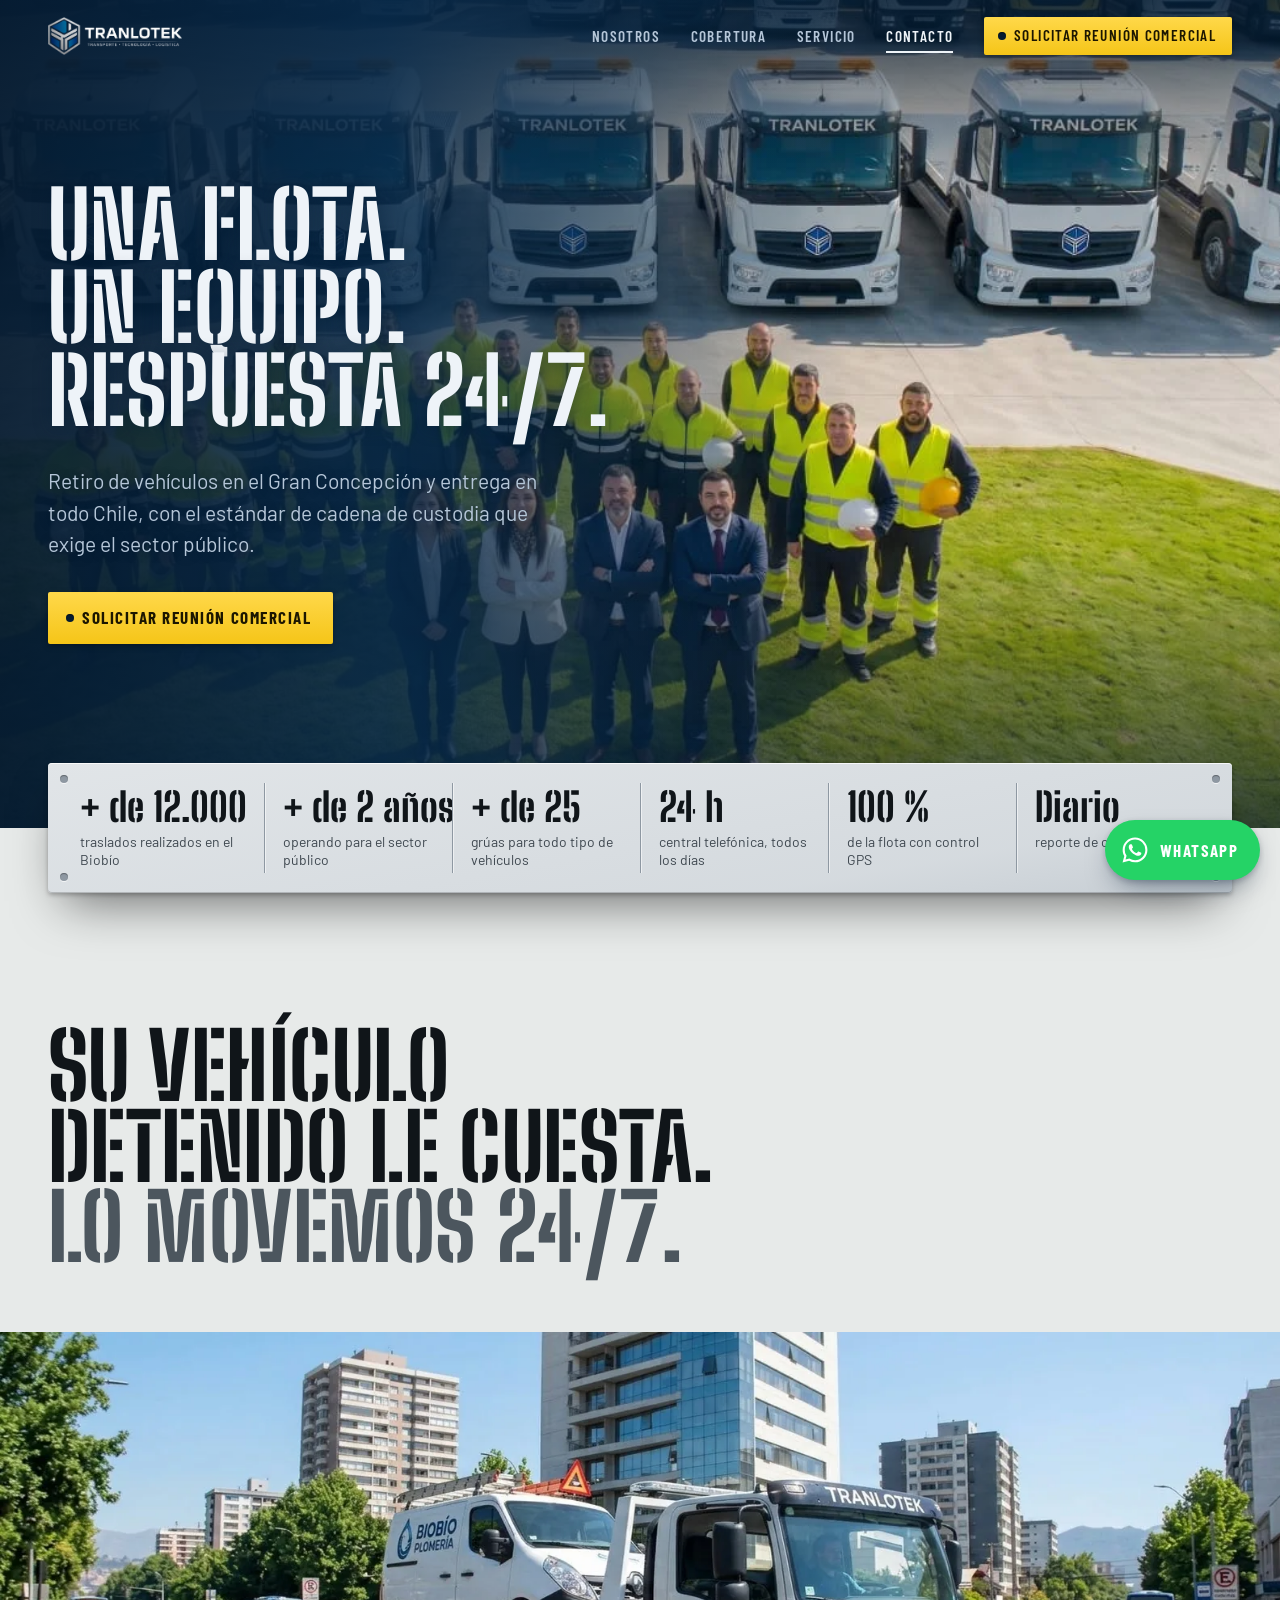
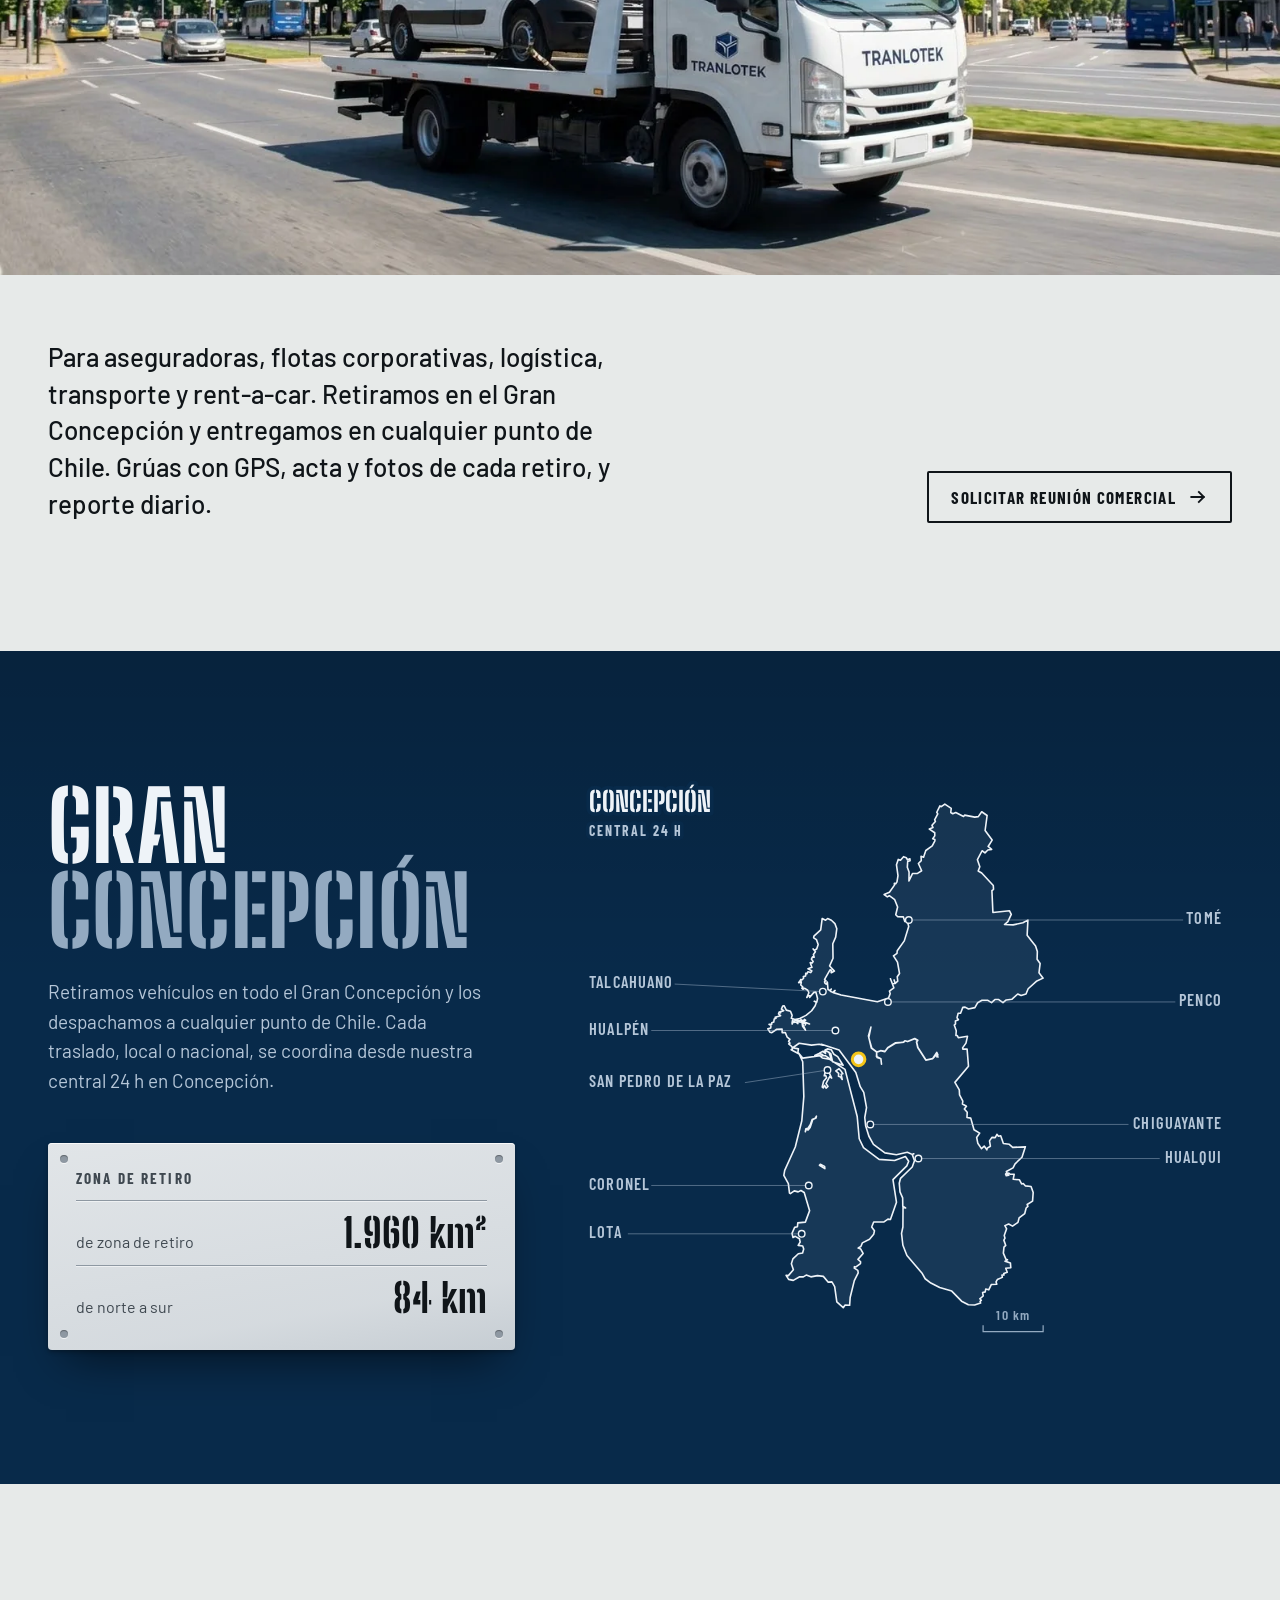
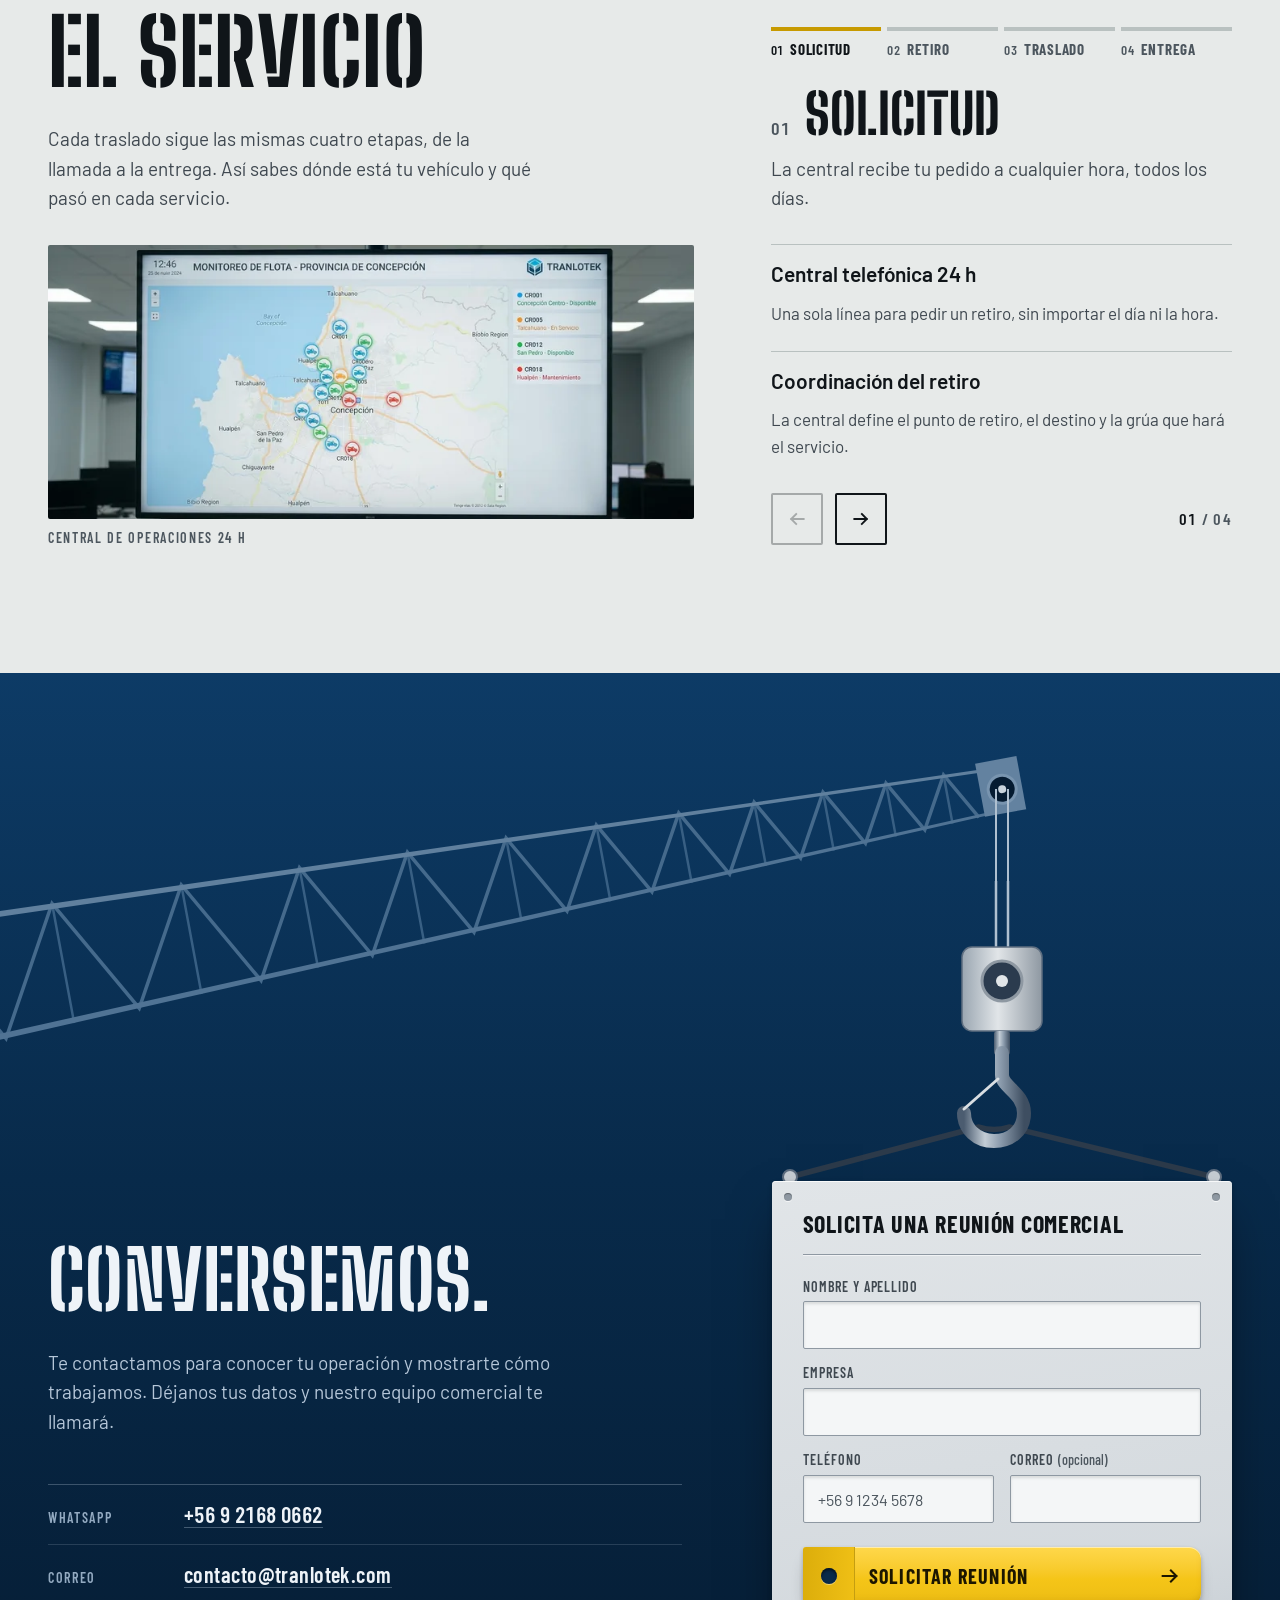
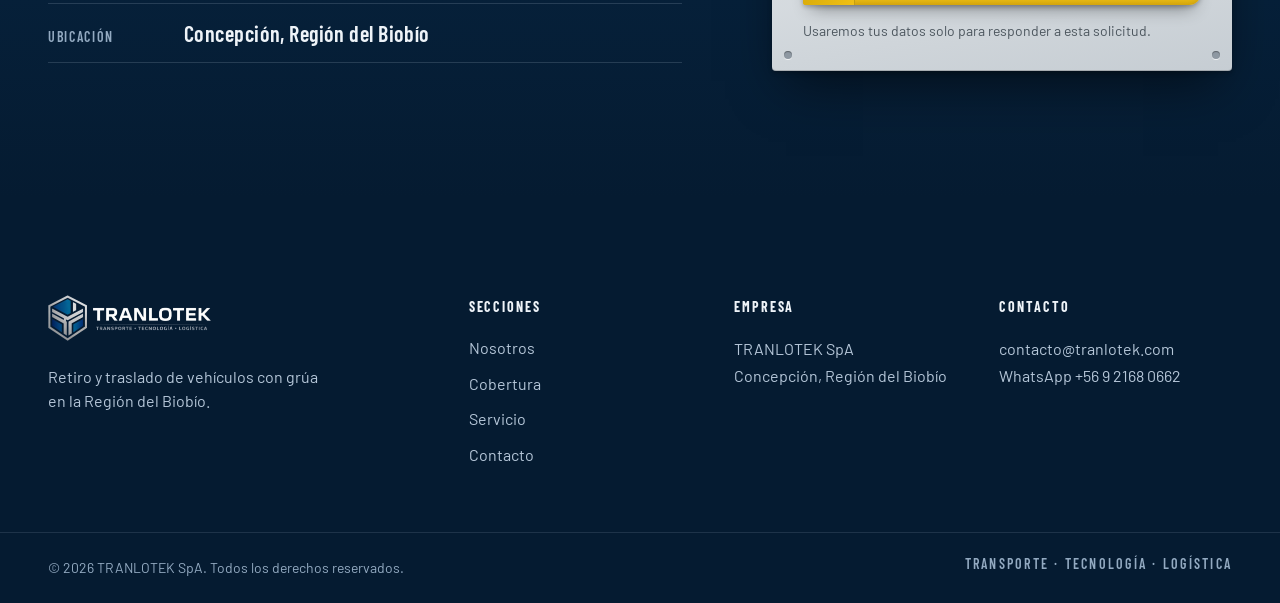
==== commit c97291ec: "Correo público en tranlotek.com y .htaccess compatible con LiteSpeed Co-Authored-By: Claude Opus 5.5" ====
--- a/index.html
+++ b/index.html
@@ -30,7 +30,7 @@
     "logo": "https://tranlotek.com/assets/img/tranlotek-logo.png",
     "image": "https://tranlotek.com/assets/img/hero-1200.webp",
     "description": "Retiro y traslado de vehículos con grúa en la Región del Biobío.",
-    "email": "contacto@tranlotek.cl",
+    "email": "contacto@tranlotek.com",
     "address": {"@type": "PostalAddress", "addressLocality": "Concepción", "addressRegion": "Región del Biobío", "addressCountry": "CL"},
     "areaServed": {"@type": "AdministrativeArea", "name": "Región del Biobío"},
     "openingHoursSpecification": {"@type": "OpeningHoursSpecification", "dayOfWeek": ["Monday","Tuesday","Wednesday","Thursday","Friday","Saturday","Sunday"], "opens": "00:00", "closes": "23:59"}
@@ -225,7 +225,7 @@
             </div>
             <div>
               <dt>Correo</dt>
-              <dd><a href="mailto:contacto@tranlotek.cl">contacto@tranlotek.cl</a></dd>
+              <dd><a href="mailto:contacto@tranlotek.com">contacto@tranlotek.com</a></dd>
             </div>
             <div>
               <dt>Ubicación</dt>
@@ -337,7 +337,7 @@
       </div>
       <div class="footer__col">
         <p class="footer__head">Contacto</p>
-        <p><a href="mailto:contacto@tranlotek.cl">contacto@tranlotek.cl</a><br><a href="https://wa.me/56921680662" target="_blank" rel="noopener">WhatsApp +56 9 2168 0662</a></p>
+        <p><a href="mailto:contacto@tranlotek.com">contacto@tranlotek.com</a><br><a href="https://wa.me/56921680662" target="_blank" rel="noopener">WhatsApp +56 9 2168 0662</a></p>
       </div>
     </div>
     <div class="wrap footer__base">
